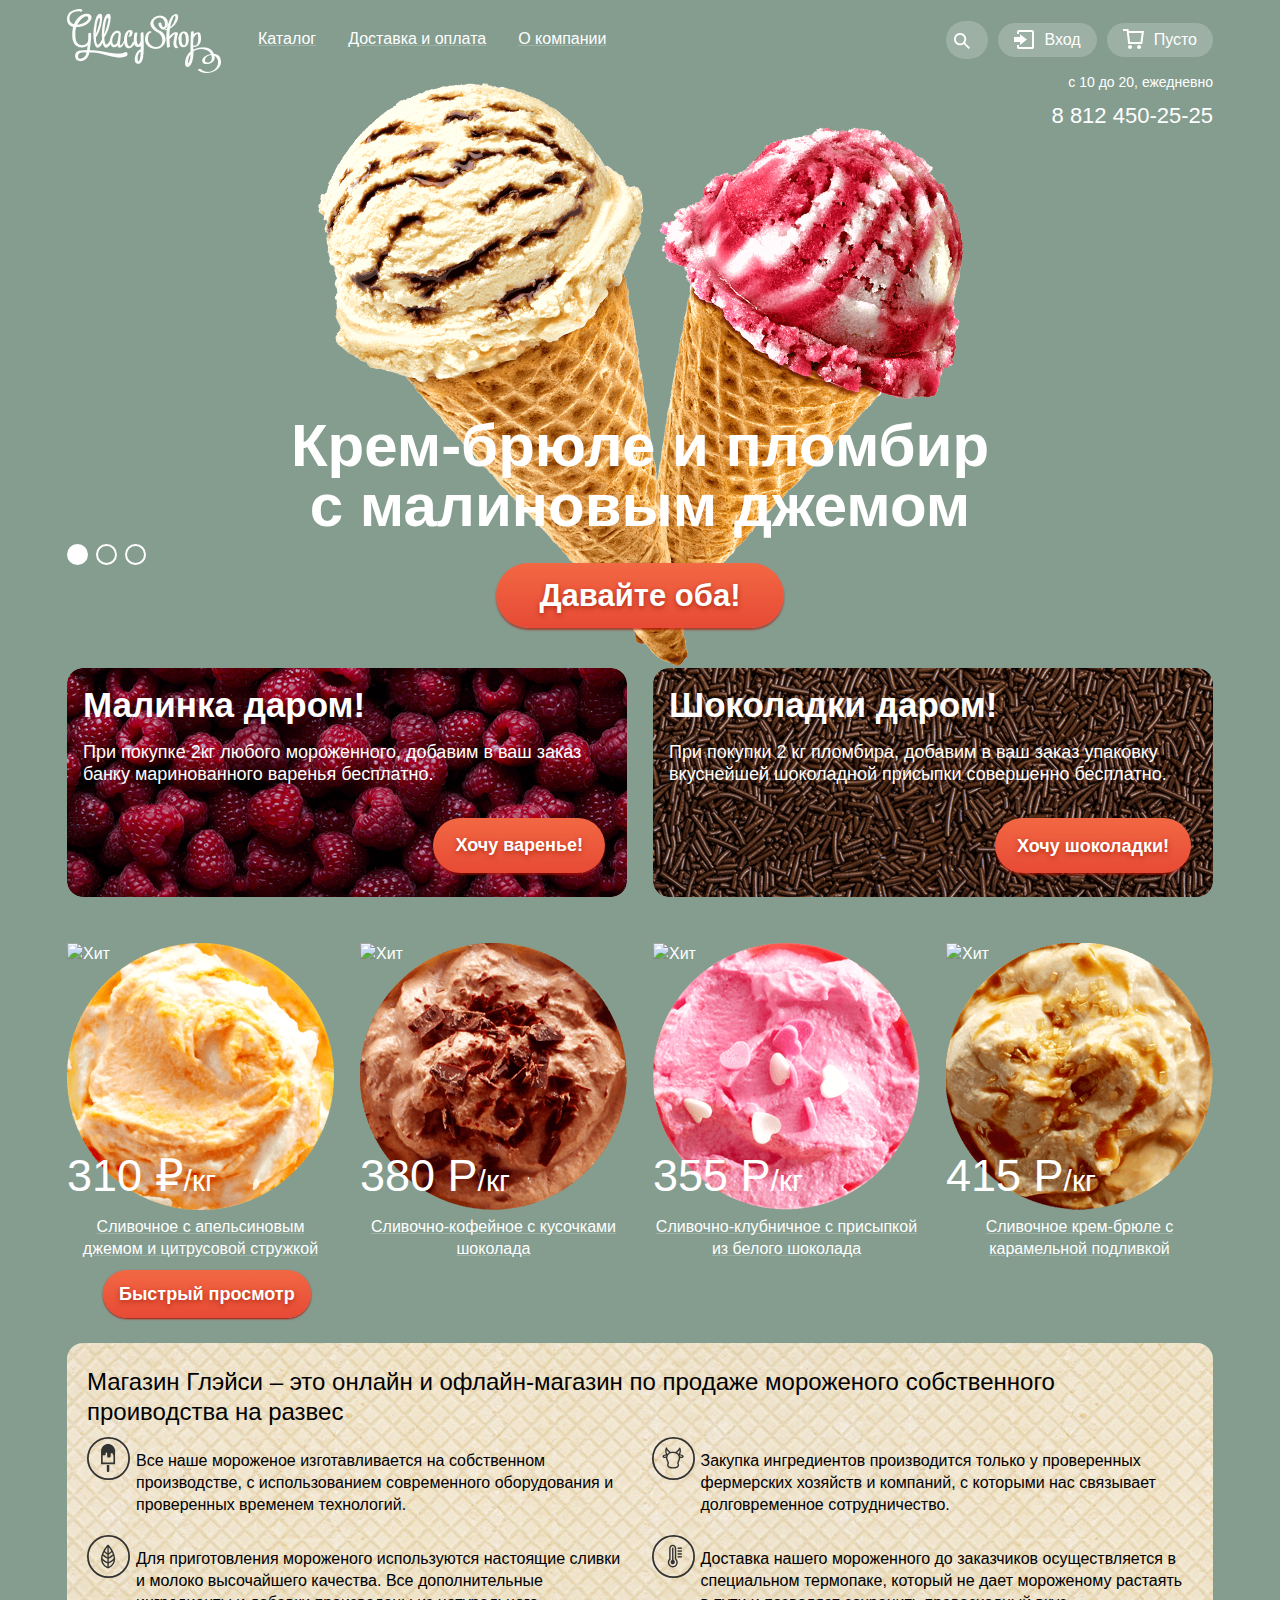
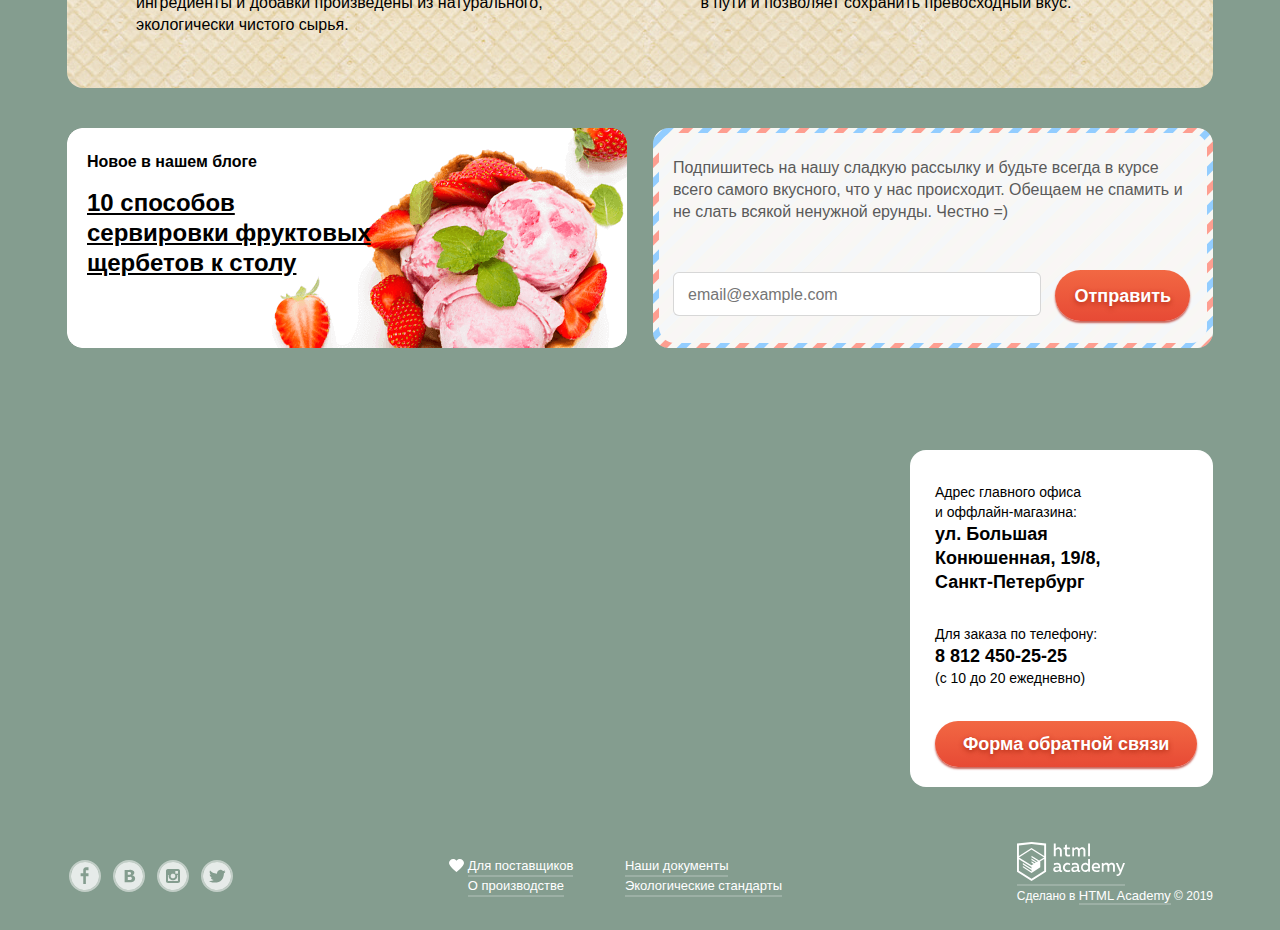
==== index.html @ f67bd97e "Продолжаем оформление декоративных элементов" ====
<!DOCTYPE html>
<html  class="page" lang="ru">
  <head>
    <meta charset="utf-8">
    <title>HTML Academy: Глейси</title>
    <link rel="stylesheet" href="css/normolize.css">
    <link rel="stylesheet" href="css/style.css">
  </head>
  <body class="container">
    <div class="site-wrapper site-wrapper-1">
      <div class="slider-container">
        <header class="header-navigation">
          <div class="logo">
            <a href="#"><img src="img/logo.png" alt="Логотип" width="154" height="64"></a>
          </div>
          <ul class="site-navigation">
            <li><a href="catalog.html">Каталог</a>
              <ul class="submenu">
                <li><a href="#">Новинки</a></li>
                <li><a href="catalog.html">Сливочное</a></li>
                <li><a href="#">Щербеты</a></li>
                <li><a href="#">Фруктовый лед</a></li>
                <li><a href="#">Мелорин</a></li>
              </ul>
            </li>
            <li><a href="#">Доставка и оплата</a></li>
            <li><a href="#">О компании</a></li>
          </ul>
          <ul class="user-navigation">
            <li><a class="user-navigation-item" href="#"><svg xmlns="http://www.w3.org/2000/svg" viewBox="0 0 16 16" width="16" height="16">
              <path d="M 16 14.6652 L 11.0785 9.73294 C 11.9827 8.48188 12.3826 6.93501 12.1984 5.40134 C 12.0141 3.86767 11.2594 2.4601 10.0848 1.45982 C 8.91022 0.45954 7.40233 -0.0598191 5.86234 0.00548954 C 4.32234 0.0707982 2.86363 0.715967 1.77757 1.81212 C 0.691516 2.90827 0.0580813 4.3747 0.0038002 5.91849 C -0.050481 7.46228 0.478388 8.96976 1.48476 10.1398 C 2.49113 11.3098 3.90092 12.0563 5.43251 12.2301 C 6.96409 12.4039 8.50472 11.9922 9.74663 11.0772 L 14.6586 16 L 16 14.6652 Z M 6.08152 10.3767 C 5.24079 10.3767 4.41895 10.1268 3.71991 9.65874 C 3.02087 9.19063 2.47604 8.5253 2.15431 7.74687 C 1.83258 6.96844 1.7484 6.11188 1.91241 5.28551 C 2.07643 4.45913 2.48128 3.70006 3.07576 3.10427 C 3.67024 2.50849 4.42766 2.10276 5.25223 1.93838 C 6.0768 1.77401 6.93149 1.85837 7.70822 2.1808 C 8.48495 2.50324 9.14883 3.04927 9.61591 3.74983 C 10.083 4.4504 10.3323 5.27404 10.3323 6.11661 C 10.3298 7.24568 9.88115 8.3278 9.08451 9.12618 C 8.28788 9.92456 7.20813 10.3742 6.08152 10.3767 Z" />
              </svg></a></li>
            <li><a href="#"><svg xmlns="http://www.w3.org/2000/svg" viewBox="0 0 20 19" width="20" height="19">
              <path d="M 6.04 14.88 L 12.96 9.5 L 6.04 4.13 V 7.04 H 0 V 11.96 H 6.04 V 14.88 Z" />
              <path d="M 18 0 H 5 C 4.46957 0 3.96086 0.210714 3.58579 0.585786 C 3.21071 0.960859 3 1.46957 3 2 V 4 H 5 V 2 H 18 V 17 H 5 V 15 H 3 V 17 C 3 17.5304 3.21071 18.0391 3.58579 18.4142 C 3.96086 18.7893 4.46957 19 5 19 H 18 C 18.5304 19 19.0391 18.7893 19.4142 18.4142 C 19.7893 18.0391 20 17.5304 20 17 V 2 C 20 1.46957 19.7893 0.960859 19.4142 0.585786 C 19.0391 0.210714 18.5304 0 18 0 Z" />
              </svg>Вход</a></li>
            <li><a href="#"><svg xmlns="http://www.w3.org/2000/svg" viewBox="0 0 21 20" width="21" height="20">
              <path d="M 5.70345 2 L 5.46161 0 H 0 V 2 H 3.66795 L 5.17946 15 H 19.2869 L 21 2 H 5.70345 Z M 17.5034 13 H 6.97313 L 5.96545 4 H 18.6924 L 17.5034 13 Z" />
              <path d="M 7.03359 20 C 8.14664 20 9.04894 19.1046 9.04894 18 C 9.04894 16.8954 8.14664 16 7.03359 16 C 5.92054 16 5.01823 16.8954 5.01823 18 C 5.01823 19.1046 5.92054 20 7.03359 20 Z" />
              <path d="M 16.1027 20 C 17.2157 20 18.118 19.1046 18.118 18 C 18.118 16.8954 17.2157 16 16.1027 16 C 14.9896 16 14.0873 16.8954 14.0873 18 C 14.0873 19.1046 14.9896 20 16.1027 20 Z" />
              </svg>Пусто</a></li>
          </ul>
        </header>
        <div>
          <section class="main-slide">
            <div class="main-slaider-info">
              <p>с 10 до 20, ежедневно</p>
              <a href="tel:88124502525">8 812 450-25-25</a>
            </div>
            <!--Слайдер-->
            <ul class="slide-list">
              <li class="slide-item slide slide-current">
                <h3 class="slide-title">Крем-брюле и пломбир с малиновым джемом</h3>
                <a class="button-slide button" href="#">Давайте оба!</a>
              </li>
              <li class="slide-item slide">
                <h3 class="slide-title">Шоколадный пломбир и лимонный сорбет</h3>
                <a class="button-slide button href="#">Давайте оба!</a>
              </li>
              <li class="slide-item slide">
                <h3 class="slide-title">Пломбир с помадкой и клубничный щербет</h3>
                <a class="button-slide button" href="#">Давайте оба!</a>
              </li>
            </ul>
            <div class="slide-controls">
              <button class="current" type="button" aria-label="Первый слайд"></button>
              <button type="button" aria-label="второй слайд"></button>
              <button type="button" aria-label="Третий слайд"></button>
            </div>
          </section>
        </div>
      </div>
      <div class="stock">
      <section class="stock-left">
        <h2>Малинка даром!</h2>
        <p>При покупке 2кг любого мороженного, добавим в ваш заказ банку маринованного варенья бесплатно.</p>
        <a class="button" href="#">Хочу варенье!</a>
      </section>
      <section class="stock-left stock-right">
        <h2>Шоколадки даром!</h2>
        <p>При покупки 2 кг пломбира, добавим в ваш заказ упаковку вкуснейшей шоколадной присыпки совершенно бесплатно.</p>
        <a class="button" href="#">Хочу шоколадки!</a>
      </section>
      </div>
    </div>
      <section class="catalog">
        <ul class="catalog-hit">
          <li>
            <p>
              <img class="catalog-hit-img" src="img/hit.png" alt="Хит" width="61" height="61">
              <img class="catalog-hit-item" src="img/hit1.png" alt="Сливочное" width="267" height="267">
            </p>
            <p class="price">310 &#8381;<span>/кг</span></p>
            <p class="title">Сливочное с апельсиновым джемом и цитрусовой стружкой</p>
            <a href="#" class="button-view button">Быстрый просмотр</a>
          </li>
          <li>
            <p>
              <img class="catalog-hit-img" src="img/hit.png" alt="Хит" width="61" height="61">
              <img class="catalog-hit-item" src="img/hit2.png" alt="Сливочно-кофейное" width="267" height="267">
            </p>
            <p class="price">380 P<span>/кг</span></p>
            <p class="title">Сливочно-кофейное с кусочками шоколада</p>
          </li>
          <li>
            <p>
              <img class="catalog-hit-img" src="img/hit.png" alt="Хит" width="61" height="61">
              <img class="catalog-hit-item" src="img/hit3.png" alt="Сливочно-клубничное" width="267" height="267">
            </p>
            <p class="price">355 P<span>/кг</span></p>
            <p class="title">Сливочно-клубничное с присыпкой из белого шоколада</p>
          </li>
          <li>
            <p>
              <img class="catalog-hit-img" src="img/hit.png" alt="Хит" width="61" height="61">
              <img class="catalog-hit-item" src="img/hit4.png" alt="Сливочное крем-брюле" width="267" height="267">
            </p>
            <p class="price">415 P<span>/кг</span></p>
            <p class="title">Сливочное крем-брюле с карамельной подливкой</p>
          </li>
        </ul>
      </section>
      <section class="info">
        <h3>Магазин Глэйси – это онлайн и офлайн-магазин по продаже мороженого собственного проиводства на развес</h3>
        <ul class="info-advantage">
          <li class="info-advantage1">
            <img src="img/icon-ice.svg" alt="Собственное производство" width="49" height="49">
            <p>Все наше мороженое изготавливается на собственном производстве, с использованием современного оборудования и проверенных временем технологий.</div>
          </li>
          <li class="info-advantage3">
            <img src="img/icon-cow.svg" alt="Проверенные ингредиенты" width="49" height="49">
            <p>Закупка ингредиентов производится только у проверенных фермерских хозяйств и компаний, с которыми нас связывает долговременное сотрудничество.</p>
          </li>
          <li class="info-advantage2">
            <img src="img/icon-leaf.svg" alt="Качественные продукты" width="49" height="49">
            <p>Для приготовления мороженого используются настоящие сливки и молоко высочайшего качества. Все дополнительные ингредиенты и добавки произведены из натурального, экологически чистого сырья.</p>
          </li>
          <li class="info-advantage4">
            <img src="img/icon-therm.svg" alt="Доставка" width="49" height="49">
            <p>Доставка нашего мороженного до заказчиков осуществляется в специальном термопаке, который не дает мороженому растаять в пути и позволяет сохранить превосходный вкус.</p>
          </li>
        </ul>
      </section>
      <div class="article-subscription">
      <article>
        <h4>Новое в нашем блоге</h4>
        <a href="#">10 способов сервировки фруктовых щербетов к столу</a>
      </article>
      <section class="col-subscription">
        <p class="col-subscription-text">Подпишитесь на нашу сладкую рассылку и будьте всегда в курсе всего самого вкусного, что у нас происходит. Обещаем не спамить и не слать всякой ненужной ерунды. Честно =)</p>
        <form action="https://echo.htmlacademy.ru" method="POST">
          <p>
            <label for="subscription" class="visually-hidden">Введите ваш email</label>
            <input class="form-input modal-iteraction" type="email" id="subscription" placeholder="email@example.com">
            <button class="btn button" type="submit">Отправить</button>
          </p>
        </form>
      </section>
    </div>
      <section class="map">
        <iframe src="https://www.google.com/maps/embed?pb=!1m18!1m12!1m3!1d999.3032094948753!2d30.321738480694716!3d59.938672815224635!2m3!1f0!2f0!3f0!3m2!1i1024!2i768!4f13.1!3m3!1m2!1s0x4696310fca145cc1%3A0x42b32648d8238007!2z0JHQvtC70YzRiNCw0Y8g0JrQvtC90Y7RiNC10L3QvdCw0Y8g0YPQuy4sIDE5LzgsINCh0LDQvdC60YIt0J_QtdGC0LXRgNCx0YPRgNCzLCDQoNC-0YHRgdC40Y8sIDE5MTE4Ng!5e0!3m2!1sru!2sby!4v1592342216745!5m2!1sru!2sby" width="1200" height="430" frameborder="0" style="border:0;" allowfullscreen title="Офис компании по адресу ул. Большая Конюшенная 19/8, Санкт-Петербург" aria-hidden="false" tabindex="0"></iframe>
        <div>
            <p class="map-text text-info">Адрес главного офиса и оффлайн-магазина:</p> 
            <p class="map-address">ул. Большая Конюшенная, 19/8, Санкт-Петербург</p>
            <p class="text-info">Для заказа по телефону:</p>
            <a class="phone" href="tel:88124502525">8 812 450-25-25</a>
            <p class="text-info map-time">(c 10 до 20 ежедневно)</p>
            <a href="#" class="btn button btn-feedback">Форма обратной связи</a>
        </div>
      </section>
    </main>
    <footer class="footer">
      <section class="footer-icon">
        <ul class="footer-icon-list">
          <li class="footer-icon-list-item">
            <a href="#"><img src="img/facebook.svg"></a>
          </li>
          <li class="footer-icon-list-item">
            <a href="#"><img src="img/vk.svg"></a>
          </li>
          <li class="footer-icon-list-item">
            <a href="#"><img src="img/inst.svg"></a>
          </li>
          <li class="footer-icon-list-item">
            <a href="#"><img src="img/twitter.svg"></a>
          </li>
        </ul>
      </section>
      <section class="footer-about"> 
        <ul class="footer-about-list">
          <li class="footer-about-list-item"> 
            <a href="#" class="links-hover-click">Для поставщиков</a>         
          </li>
          <li>
            <a href="#" class="links-hover-click">Наши документы</a>
          </li>
          <li>
            <a href="#" class="links-hover-click">О производстве</a>
          </li>
          <li>
            <a href="#" class="links-hover-click">Экологические стандарты</a>
          </li>
        </ul>
      </section>
      <section class="developer">
        <a class="html-logo" href="https://htmlacademy.ru/intensive/htmlcss"><img src="img/logo-acad.svg" alt="Html Academy" width="108" height="39"></a>  
        <p>Сделано в <a href="https://htmlacademy.ru/intensive/htmlcss" class="links-hover-click">HTML Academy</a> &copy; 2019</p>
      </section>
    </footer>

    <!--Форма обратной связи -->
    <section class="form-feedback modal">
      <h2>Мы обязательно вам ответим!</h2>
      <form action="https://echo.htmlacademy.ru" method="POST">
        <p>
          <label for="feedback-name" class="visually-hidden">Имя Фамилия</label>
          <input class="modal-iteraction" id="feedback-name" type="text" name="name" placeholder="Имя Фамилия" required> 
        </p>
        <p>
          <label for="feedback-email" class="visually-hidden">Введите ваш email</label>
          <input class="modal-iteraction" id="feedback-email" type="email" name="email" placeholder="email@example.com" required>
        </p>
        <p>
          <label for="feedback-text" class="visually-hidden">Введите текст в свободной форме</label>
          <textarea class="modal-iteraction" name="message" id="feedback-text" cols="30" rows="6" placeholder="В свободной форме"></textarea>
        </p>
        <button class="btn button" type="submit">Отправить</button>
      </form>
      <button class="button-close modal-close" type="button" aria-label="Закрыть"><!--img src="img/close.png" alt="Закрыть"--></button>
    </section>

     <!--Форма поиска-->
    <section class="form-search modal">
      <form action="https://echo.htmlacademy.ru" method="POST">
        <p>
          <label for="search_site" class="visually-hidden">Введите наименование</label>
          <input class="modal-iteraction form-search-input" type="search" id="search_site" placeholder="Крем-брюле">
        </p>
      </form>
    </section>

    <!--Форма входа-->
    <section class="modal modal-login">
      <form class="login-form" action="https://echo.htmlacademy.ru" method="POST">
        <p>
          <label for="login-login" class="visually-hidden">Введите логин</label>
          <input class="modal-iteraction" id="login-login" type="email" name="login" placeholder="email@example.com">
        </p>
        <p>
          <label for="login-password" class="visually-hidden">Введите пароль</label>
          <input class="modal-iteraction" id="login-password" type="password" name="password" placeholder="******">
        </p>
        <button class="modal-button button button-input" type="submit">Войти</button>
      <a class="restore" href="#">Забыли пароль?</a>
      <a class="restore" href="#">Новая регистрация</a>
    </form>
    </section>

    <section class="visually-hidden">
      <!-- Здесь будет карта -->
      <img src="https://via.placeholder.com/80x140" alt="мороженное" width="80" height="140">
    </section>
  </body>
</html>
---- css/style.css ----
@font-face{
    font-family: "Roboto";
    font-weight: 400;
    font-display: swap;
    src: url("fonts/roboto.woff2") format(woff2),
         url("fonts/roboto.woff") format(woff);
}

@font-face{
    font-family: "Roboto";
    font-weight: 700;
    font-display: swap;
    src: url("fonts/robotobold.woff2") format(woff2),
         url("fonts/robotobold.woff") format(woff),
}

@font-face{
    font-family: "Roboto";
    font-weight: 500;
    font-display: swap;
    src: url("fonts/robotomedium.woff2") format(woff2),
         url("fonts/robotomedium.woff") format(woff);
}

:root{
    --basic-white: #ffffff;
    --basic-black: #000000;
    --basic-green: #849D8F;
    --basic-filtergreen: rgba(215, 242, 227, 0.75);
    --basic-grey: #8996A6;
    --basic-filtergrey:rgba(218, 228, 239, 0.75);
    --basic-brown: #9D8B84;
    --basic-filterbrown:rgba(239, 224, 218, 0.75);
    --basic-regularbutton: linear-gradient(180deg, #F26843 0%, #E74A35 100%);
    --basic-focusbutton: linear-gradient(0deg, rgba(255, 255, 255, 0.2),rgba(255, 255, 255, 0.2)),linear-gradient(180deg, #F26843 0%, #E74A35 100%);
    --basic-activebutton: linear-gradient(0deg, rgba(0, 0, 0, 0.07),rgba(0, 0, 0, 0.07)),linear-gradient(180deg, #F26843 0%, #E74A35 100%);
    --basic-lightred: #FBDED7;
    --basic-mediumred: #F6B5A5;
    --basic-darkred: #D07058;
    --basic-linklightred: #FFBC9E;
    --basic-linkred: #E84D37;
    --basic-transparent: rgba(255, 255, 255, 0.2);
    --basic-lightgrey: #F8F7F4;
    --basic-border: #D3D3D2;
    --basic-borderinput: rgba(178, 178, 178, 0.52);
    --basic-borderinputfocus: rgba(46, 136, 228, 0.52);
    --basic-lightgreen: rgba(255, 255, 255, 0.2);
    --basic-darkgrey: #999999;
    --basic-line: rgba(50, 50, 50, 0.3);
    --basic-shadow: #696969;
}

.page{
    height: 100%;
}

*, *::before, *::after{
    box-sizing: border-box;
}

body{
    min-width: 1200px;
    min-height: 100%;
    display: grid;
    grid-template-rows: min-content 1fr min-content;
    align-content: start;
    margin: 0;
    padding: 0;
    font-family: "Roboto", Arial, sans-serif;
    font-weight: 400;
    font-size: 16px;
    line-height: 22px;
    color: var(--basic-white);
    background-color: var(--basic-green);
    background-position: top center;
    background-repeat: no-repeat;
}

img{
    max-width: 100%;
    height: auto;
}

a{
    text-decoration: none;
    color: var(--basic-white);
}

/*Скрываем элементы*/
.visually-hidden{
    position: absolute;
    width: 1px;
    height: 1px;
    margin: -1px;
    border: 0;
    padding: 0;
    clip: rect(0 0 0 0);
    overflow: hidden;
}

.container{
    width: 1200px;
    margin: 0 auto;
    position: relative;
}

.button{
    font-size: 18px;
    line-height: 24px;
    font-weight: bold;
    text-align: center;
    text-shadow: 0px 2px 5px rgba(160, 32, 11, 0.76);
    background: var(--basic-regularbutton);
    box-shadow: 0px 2px 2px rgba(172, 16, 0, 0.64);
    border-radius: 70px;
    color: var(--basic-white);
}

/*Шапка сайта*/
.header-navigation{
    display: flex;
    justify-content: space-between;
    margin: 0;
    margin-bottom: 16px;
}

.logo{
    margin-top: 9px;
    margin-left: 27px;
    margin-right: 24px;
}

.main-navigation{
    color: var(--basic-white);
    line-height: 18px;
    display: flex;
    flex-direction: row;
}

.main-navigation ul{
    padding: 0px;
}

.site-navigation{
    /*outline: 5px solid rgba(255, 0, 0, 0.3);
    outline-offset: -5px;*/
    display: flex;
    flex-wrap: wrap;
    flex-grow: 1;
    padding: 0;
    align-items: center;
}
/*Выпадающее меню каталог*/
ul.submenu{
    display:none;
    position: absolute;
    padding: 0;
    margin: 0;
    padding-bottom: 6px;
    background-color: var(--basic-white);
    box-shadow: 0px 20px 20px rgba(0, 0, 0, 0.4);
    border-radius: 4px;
    top: 59px;
    left: 184px;
    width: 143px;
    color: var(--basic-black);
    z-index: 5;
}

ul.submenu li:first-child{
    border-bottom: 1px solid rgba(50, 50, 50, 0.2);
    padding-left: 15px;
    padding-bottom: 15px;
    padding-top: 13px;
    margin-left: 6px;
    margin-right: 9px;
    font-size: 14px;
    line-height: 18px;
    font-weight: bold;
}

ul.submenu li:not(:first-child){
    font-size: 14px;
    line-height: 18px;
    padding-left: 21px;
    padding-right: 20px;
    padding-top: 6px;
    padding-bottom: 6px;
}

ul.submenu li:hover{
    background-color: var(--basic-lightred);
}

ul.submenu > li > a{
    color: var(--basic-black);
    padding: 0;
    display: block;
}

ul.submenu > li{
    list-style: none;
    display: block;
}

ul.site-navigation > li:hover > ul.submenu{
    display: block;
}

.user-navigation{
   /* outline: 5px solid rgba(0, 0, 255, 0.3);
    outline-offset: -5px;*/
    padding: 0;
    display: flex;
    align-items: center;
    padding-right: 27px;
}

.user-navigation-input-img{
    display: inline-block;
    width: 20px;
    height: 19px;
}

.user-navigation-input-txt{
    display: inline-block;
    vertical-align: center;
    padding: 0;
}

.user-navigation-input:hover{
    color: var(--basic-black);
    fill: var(--basic-black);
}

.site-navigation li:not(:last-of-type){
    padding-right: 6px;
}

.site-navigation a{
    /*border-bottom: 2px solid var(--basic-lightgreen);*/
    text-decoration: underline;
    text-decoration-color: var(--basic-transparent);
}

.site-navigation,
.user-navigation{
    list-style: none;
}

.site-navigation a{
    color: var(--basic-white);
    display: block;
    padding: 9px 13px 11px 13px;
}

.user-navigation li:not(:first-of-type){
    padding: 6px 16px;
    background-color: var(--basic-transparent);
    border-radius: 20px;
}

.user-navigation li:not(:last-child){
    margin-right: 10px;
}

.user-navigation svg{
    fill: var(--basic-white);
    vertical-align: sub;
    margin-right: 10px;
}

/*.user-navigation li:first-child{
    padding: 8px;
    background-color: var(--basic-transparent);
    border-radius: 50px;
}*/

.user-navigation img{
    display: inline-block;
    vertical-align: middle;
    padding-right: 8px;
}

.user-navigation li:first-child{
    padding: 8px;
    border-radius: 50px;
    background-color: var(--basic-transparent);
}

.site-navigation a:hover,
.user-navigation a:hover{
    background-color: var(--basic-white);
    color: var(--basic-black);
    text-decoration: none;
    border-radius: 26px;
    display: block;
    fill: var(--basic-black);
}

.user-navigation-item:hover{
    color: var(--basic-black);
    fill: var(--basic-black);
}

.site-navigation a:active{
    color: var(--basic-black);
    background-color: #EDEDED;
    box-shadow: inset 0px 2px 1px var(--basic-shadow);
}

.user-navigation li:hover{
    color: var(--basic-black);
    background-color: var(--basic-white);   
}

.main-nav{
    display: grid;
    grid-template-columns: 224px 1fr;
    align-content: start;
    /*outline-offset: -5px;
    outline: 5px solid rgba(0, 0, 255, 0.7);*/
    margin-left: 27px;
}

.user-navigation-search{
    padding: 8px;
    background: rgba(255,255,255,0.3);
    border-radius: 50px;
}

.main-catalog{
    position: relative;
}
/*Хлебные крошки каталога*/
.breadcrumbs{
    display: flex;
    justify-content: flex-start;
    list-style: none;
    padding: 0;
    margin: 0; 
}

.breadcrumbs a{
    color: var(--basic-white);
    text-decoration: underline;
    text-decoration-color: var(--basic-transparent);
    font-size: 14px;
    line-height: 16px;
}

.breadcrumbs li{
    position: relative;
    margin-right: 22px;
}

.breadcrumbs li::after{
    content: "\00bb";
    position: absolute;
    top: -2px;
    right: -15px;
}

.breadcrumbs li:last-child{
    margin-right: 0;
    text-decoration: none;
}   

.breadcrumbs-current::after{
    display: none;
}

.breadcrumbs-current a{
    text-decoration: none;
}

.main h1{
    font-size: 35px;
    line-height: 41px;
    margin-left: 27px;
    margin-top: 9px;
    margin-bottom: 18px;
}

.form-legend{
    margin-right: 15px;
    font-size: 14px;
    line-height: 16px;
    padding-left: 16px;
    padding-bottom: 7px;
}

.sorting{
    display: grid;
    grid-template-rows: max-content;
    margin-left: 27px;
    width: 869px;
}

.sorting-one,
.sorting-two{
    display: flex;
    flex-direction: row;
    flex-wrap: wrap;
}

.sorting-one{
    margin-bottom: 14px;;
}

.forom-sorting-all p{
    margin: 0;
    margin-right: 15px;
    /*font-size: 14px;
    line-height: 16px;*/
}

.forom-sorting-all p:first-child{
    padding-bottom: 7px;
    padding-left: 16px;
}

.form-sorting{
    border-radius: 20px;
    background-color: var(--basic-transparent);
    color: var(--basic-white);
    line-height: 18px;
    width: 196px;
    height: 36px;
    font-size: 16px;
    line-height: 18px;
    padding-left: 16px;
    border: none;
    -webkit-appearance: none;
    appearance: none;
    -moz-appearance: none;
    outline: 0;
    background-image: url(../img/white-select.svg);
    background-position: 170px center;
    background-repeat: no-repeat;
}

/*.forom-sorting :hover{
    background-image: url(../img/black-select.svg);
    background-position: 170px center;
    background-repeat: no-repeat;
}*/

.form-sorting:hover{
    color: var(--basic-black);
    background-image: url(../img/black-select.svg);
    background-position: 170px center;
    background-repeat: no-repeat;
}

.filter-item{
    margin: 0;
    padding: 0;
    border: none;
}

.range-filter{
    width: 176px;
    margin-top: 0;
}

.filter-item legend{
    font-size: 14px;
    line-height: 16px;
}

.range-controls{
    position: relative;
    width: 218px;
    height: 36px;
    background: rgba(255, 255, 255, 0.2);
    border-radius: 20px;
    padding-top: 17px;
    padding-right: 21px;
    padding-left: 21px;
}

.range-controls .bar{
    width: 70%;
    height: 2px;
    background: var(--basic-lightgrey);
}
.range-controls .scale{
    height: 2px;
    background: rgba(248, 247, 244, 0.5);
}

.range-controls .toggle{
    position: absolute;
    top: 10px;
    left: 0;  
    width: 4px;
    height: 4px;
    padding: 0;
    border: 8px solid #ffffff;
    background-color: #ababab;
    border-radius: 50%;
}

.range-controls .toggle-min{
    left: 33px;
    width: 20px;
    height: 20px;
}
  
.range-controls .toggle-max{
    left: 132px;
    width: 20px;
    height: 20px;
}

.form-radio{
    border: none;
    padding: 0;
    margin: 0;
    margin-left: 15px;
}

.form-radio-list{
    display: flex;
    flex-direction: row;
    height: 36px;
    padding: 0;
    margin: 0;
    list-style: none;
    border-radius: 20px;
    background-color: var(--basic-transparent);
    align-items: center;
}

.form-radio-list-item:not(:last-of-type){
    margin-right: 19px;
}

.form-radio-list li:last-of-type{
    margin-right: 17px;
}

.form-radio-list li:first-of-type{
    margin-left: 14px;
}

.form-radio-list-item label{
    position: relative;
    display: block;
    cursor: pointer;
    user-select: none;
}

.filter-input-radio + label::before{
    content: "";
    position: absolute;
    left: 0px;
    top: 0px;
    width: 22px;
    height: 22px;
    border: 3px solid rgba(255, 255, 255, 0.8);
    border-radius: 50%;
}

.filter-input-radio:checked + label::after{
    content: "";
    position: absolute;
    top: 7px;
    left: 7px;
    width: 7.92px;
    height: 7.92px;
    background-color: rgba(255, 255, 255, 0.8);
    border-radius: 50%;
}

.radio-two{
    left: 500px;
}

.filter-option-radio{
    padding-left: 40px;
}

.form-checkbox{
    border: none;
    padding: 0;
    margin: 0;
    margin-right: 14px;
}

.form-checkbox-list{
    display: flex;
    flex-direction: row;
    padding: 0;
    margin: 0;
    list-style: none;
    border-radius: 20px;
    background-color: var(--basic-transparent);
    height: 36px;
    align-items: center;
    flex-wrap: wrap;
    margin-bottom: 40px;
    position: relative;
}

.form-checkbox-list-item:not(:last-of-type){
    margin-right: 22px;
}

.form-checkbox-list-item:last-of-type{
    margin-right: 19px;
}

.form-checkbox-list-item:first-of-type{
    margin-left: 16px;
}

.form-checkbox-list-item label{
    position: relative;
  /*display: block;*/
  cursor: pointer;
  user-select: none;
}

.filter-option{
    padding-left: 35px;
}

.filter-option label{
    position: relative;
    display: block;
    cursor: pointer;
    user-select: none;
}

.filter-input-checkbox + label::before{
    content: "";
    position: absolute;
    left: 0px;
    top: 5;
    width: 20px;
    height: 20px;
    background-image: url("../img/checkbox-off.svg");
}

.filter-input-checkbox:checked + label::after{
    content: "";
    position: absolute;
    left: 0px;
    width: 24px;
    height: 20px;
    background-image: url("../img/checkbox.svg");
    background-repeat: no-repeat;
    background-position: 0 0;
    z-index: 5;
  }

/*Кнопка Применить стараницы каталога*/
.button-apply{
    font-size: 16px;
    font-weight: 500;
    line-height: 18px;
    color: var(--basic-white);
    border-radius: 20px;
    border: 2px solid #ffffff;
    background-color: var(--basic-transparent);
    height: 36px;
    width: 144px;
    margin-top: 24px;
}

.button-apply:hover,
.button-apply:active{
    color: var(--basic-black);
    background-color: var(--basic-white);
}

.button-apply:active{
    box-shadow: inset 0px 2px 1px var(--basic-shadow);
    border: none;
}


/*Слайдер*/

.slider-container{
    padding-bottom: 40px;
}

.site-wrapper{
    min-width: 940px;
    /*background-color: #849d8f;
    background-image: url("../img/ice1.png");*/
    background-repeat: no-repeat;
    background-position: top center;
    background-position-y: 83px;
}

.site-wrapper-1{
    background-color: var(--basic-green);
    background-image: url("../img/ice1.png");
}
  
.site-wrapper-2{
    background-color: var(--basic-grey);
    background-image: url("../img/ice2.png");
}
  
.site-wrapper-3{
    background-color: var(--basic-brown);
    background-image: url("../img/ice3.png");
}
  
.slide-list{
    margin: 0;
    padding: 0;
    list-style: none;
}

.slide{
    display: none;
}

.slide-current{
    display: block;
}

.slide-title{
    width: 700px;
    margin: 0 auto;
    margin-bottom: 27px;
    font-size: 60px;
    line-height: 60px;
    font-weight: bold;
}

.button-slide{
    display: inline-block;
    padding: 12px 44px;
    font-weight: 600;
    font-size: 31px;
    line-height: 41px;
    text-align: center;
    vertical-align: top;
    text-decoration: none;
    text-shadow: 0 2px 5px rgba(160, 32, 11, 0.76);
    background: linear-gradient(to bottom, #f26843, #e74a35);
    border-radius: 50px;
    box-shadow: 0 2px 2px rgba(172, 16, 0, 0.64);
    border: none;
    cursor: pointer;
}

.slide-controls{
    position: absolute;
    margin-left: 27px;
    bottom: 63px;
    left: 0;
    z-index: 20;
    display: flex;
    width: 79px;
    justify-content: space-between;
}

.slide-controls button{
    padding: 0;
    width: 21px;
    height: 21px;
    background-color: transparent;
    border: 2px solid var(--basic-white);
    border-radius: 50%;
    cursor: pointer;
}

.slide-controls .current{
    background-color: var(--basic-white);
}

.slide-controls button:hover{
    background: (255, 255, 255, 0.4);
}

.main-slide{
    font-weight: 500;
    position: relative;
    padding-top: 321px;
    text-align: center;
    color: #ffffff;

    /*outline: 5px solid rgba(19, 208, 255, 0.3);
    outline-offset: -5px;*/
}

.main-slaider-info{
    position: absolute;
    text-align: right;
    right: 27px;
    top: -35px;
}

.main-slaider{
    /*outline: 5px solid rgba(251, 255, 19, 0.3);
    outline-offset: -5px;*/
    margin-bottom: 40px;
}

.main-slaider-info p{
    font-size: 14px;
    line-height: 16px;
    /*position: relative
    top: -40px;*/
}

.main-slaider-info a{
    font-size: 22px;
    line-height: 24px;
}

.main-slaider-ice{
    font-size: 60px;
    line-height: 60px;
    text-align: center;
    width: 672px;
    margin: 0 auto;
}

.main-slaider-ice a{
    font-size: 32px;
    line-height: 44px;
    padding-top: 9px;
    padding-bottom: 10px;
    padding-left: 40px;
    padding-right: 40px;
}

.main-slaider-ice p{
    margin: 0;
    padding-bottom: 27px;
}

.stock{
    display: flex;
    justify-content: space-between;
    margin-left: 27px;
    margin-right: 27px;
    margin-bottom: 40px;

    /*outline: 5px solid rgba(216, 19, 255, 0.3);
    outline-offset: -5px;*/
}

.stock-left{
    background-image: url("../img/raspberry.png");
    border-radius: 16px;
    background-repeat: no-repeat;
    min-height: 229px;
    max-width: 560px;
    position: relative;
}

.stock-right{
    background-image: url("../img/chocolate.png");
}

.stock-left a{
    padding-top: 15px;
    padding-bottom: 16px;
    padding-left: 22px;
    padding-right: 22px;
    position: absolute;
    right: 22px;
    top: 150px;
}

.stock-right a{
    padding-top: 16px;
    padding-bottom: 15px;
    padding-left: 22px;
    padding-right: 22px;
}

.stock-left a:hover{
    box-shadow: 0px 1px 2px #AC1000;
    text-shadow: 0px 2px 5px rgba(160, 32, 11, 0.76);
}

.stock-left h2{
    margin: inherit;
    font-size: 35px;
    line-height: 41px;
    padding-bottom: 16px;
    padding-top: 16px;
    padding-left: 16px;
} 

.stock-left p{
    font-size: 18px;
    line-height: 22px;
    margin: 0;
    padding-left: 16px;
    padding-right: 30px;
}

.catalog{
    margin-right: 27px;
    margin-left: 27px;
    margin-bottom: 40px;
}

.catalog-hit{
    display: flex;
    justify-content: space-between;
    flex-wrap: wrap;
    padding-left: 0;
    list-style: none;
    position: relative;
    margin: 0;
    padding-top: 6px;
    /*outline: 5px solid rgba(19, 255, 184, 0.3);
    outline-offset: -5px;*/
}

.catalog-hit p{
    margin: 0;
}

.catalog-hit-item{
    position: relative;
}

.catalog-hit-img{
    position: absolute;
    z-index: 1;
}

.catalog-hit li{
   max-width: 267px;
   position: relative;
   margin-bottom: 43px;

   /*outline: 5px solid rgba(255, 19, 129, 0.3);
    outline-offset: -5px;*/
}

.catalog-hit li:hover{
    background-color: var(--basic-transparent);
    border-radius: 4px;
    /*padding: 6px 13px 129px 13px;*/
    /*margin-right: 13px;*/
    /*width: 293px;*/
    height: 402px;
    position: ;
    z-index: 2;
}

.button-view{
    /*display: none;*/
    /*font-weight: bold;
    font-size: 18px;
    line-height: 24px;
    color: var(--basic-white);*/
    padding-top: 12px;
    padding-right: 16px;
    padding-bottom: 12px;
    padding-left: 16px;
    border-radius: 50px;
    /*background-color: var(--basic-regularbutton);*/
    box-shadow: 0px 1px 2px #AC1000;
    position: absolute;
    top: 327px;
    left: 36px;
}

.price{
    font-size: 45px;
    line-height: 45px;
    position: absolute;
    top: 210px;
}

.price span{
    font-size: 30px;
    line-height: 35px;
}

.title{
    font-size: 16px;
    line-height: 22px;
    text-align: center;
    text-decoration: underline;
    text-decoration-color: var(--basic-transparent);
}

.info{
    color: var(--basic-black);
    background-image: url("../img/pattern.jpg");
    border-radius: 16px;
    margin-left: 27px;
    margin-right: 27px;
    margin-bottom: 40px;
    padding-top: 24px;
    padding-right: 23px;
    padding-left: 20px;
    padding-bottom: 36px;

}

.info h3{
    font-size: 24px;
    line-height: 30px;
    font-weight: 400;
    margin: 0;
    padding-bottom: 7px;
}

.info-advantage{
    list-style: none;
    display: grid;
    grid-template-columns: 1fr 1fr;
    column-gap: 26px;
    margin: 0;
    padding: 0;
}

.info-advantage img{
    width: 49px;
    height: 49px;
    padding-right: 6px;
}

.info-advantage1,
.info-advantage2,
.info-advantage3,
.info-advantage4{
    display: flex;
    align-items: flex-start;
}

.article-subscription{
    display: flex;
    justify-content: space-between;
    margin-left: 27px;
    margin-right: 27px;
    margin-bottom: 40px;
}

article{
    background-image: url("../img/strawberry.png");
    background-repeat: no-repeat;
    color: var(--basic-black);
    min-height: 220px;
    max-width: 560px;  
}

article h4{
    margin: 0;
    padding-bottom: 15px;
    padding-top: 23px;
    padding-left: 20px;
}

article a{
    color: var(--basic-black);
    font-size: 24px;
    line-height: 30px;
    font-weight: bold;
    text-decoration: underline;
    padding-right: 253px;
    display: inline-block;
    padding-left: 20px;
}

.col-subscription{
    background-image: url("../img/mail-background.png"), url("../img/substrate.png");
    background-blend-mode: hue;
    background-repeat: no-repeat;
    background-position: center;
    color: var(--basic-black);
    min-height: 220px;
    max-width: 560px;
}

.col-subscription p{
    color: #5a5a5a;
    margin: 0;
}

.col-subscription-text{
    padding-top: 29px;
    padding-left: 20px;
    padding-right: 16px;
    padding-bottom: 47px;

}

.form-input{
    font: inherit;
    line-height: 24px;
    width: 368px;
    height: 44px;
    background-color: var(--basic-white);
    border: 1px solid var(--basic-borderinput);
    border-radius: 6px;
    padding-top: 15px;
    padding-left: 14px;
    padding-bottom: 14px;
    margin-left: 20px;
    margin-right: 10px;
}

/*.form-input:hover,
.login-form input[type="email"]:hover,
.login-form input[type="password"]:hover{
    border: 2px solid var(--basic-borderinput)
}

.form-input:focus,
.login-form input[type="email"]:hover,
.login-form input[type="password"]:hover{
    border: 2px solid var(--basic-borderinputfocus);
    border-radius: 4px;
}*/

.btn{
    vertical-align: middle;
    border: none;
    padding-top: 14px;
    padding-bottom: 13px;
    padding-left: 19px;
    padding-right: 19px;
}

.button:hover{
    background: var(--basic-focusbutton);
    box-shadow: 0px 2px 2px #AC1000;
}

.button:active{
    background: var(--basic-activebutton);
    box-shadow: inset 0px 2px 2px #942718;
}

.map{
    /*background-image: url("../img/map.png"), url("../img/pin.png");
    background-blend-mode: multiply;
    background-repeat: no-repeat;*/
    max-width: 1200px;
    min-height: 430px;
    color: var(--basic-black);
    position: relative;
}

/*.map{
    background-image: url("../img/pin.png");
    background-repeat: no-repeat;
}*/

.text-info{
    font-size: 14px;
    line-height: 20px;
    margin: 0;
}

.map-text{
    width: 155px;
}

.map-address{
    font-size: 18px;
    line-height: 24px;
    font-weight: bold;
    margin: 0;
    padding-bottom: 30px;
    padding-right: 53px;
}

.map-tel{
    margin: 0;
}

.phone{
    font-size: 18px;
    line-height: 24px;
    font-weight: bold;
    color: var(--basic-black);
    padding-right: 141px;
}

.map-time{
    padding-bottom: 44px;
}

.map div{
    background-color: var(--basic-white);
    max-width: 303px;
    border-radius: 16px;
    padding-top: 32px;
    padding-left: 25px;

    position: absolute;
    right: 27px;
    top: 62px;
    padding-bottom: 31px;
}

.btn-feedback{
    padding-top: 13px;
    padding-left: 28px;
    padding-right: 28px;
}

.pagination-list{
    display: flex;
    flex-wrap: wrap;  
    padding: 0;
    margin: 0;
    list-style: none;
    margin-left: 979px;
    margin-bottom: 30px;
}

.pagination-item a{
    display: block;
    padding: 3px 9px;
}

.pagination-item:last-child{
    margin-right: 0;
}

.icon-right-small{
    color: rgba(255, 255, 255, 0.2);
}

.pagination-item{
    margin-right: 5px;
}

.pagination-item a:hover,
.pagination-item a:focus,
.pagination-item a:active{
  background-color: var(--basic-white);
  border-radius: 50%;
  color: var(--basic-black);
}

.pagination-item-current a,
.pagination-item-current a:hover,
.pagination-item-current a:focus,
.pagination-item-current a:active {
  color: var(--basic-black);
  background-color: var(--basic-white);
  border-radius: 50px;
}

hr{
    margin: 0 auto;
    height: 1px;
    width: 1146px;
    border: 1px solid var(--basic-transparent);
}

.footer{
    display: flex;
    justify-content: space-between;
    padding-left: 29px;
    padding-right: 27px;
}

.footer-icon-list,.footer-about-list{
    list-style-type: none;
}

.footer-icon-list{
    display: flex;
    justify-content: space-between;
    width: 164px;
    margin: inherit;
    padding-top: 36px;
    padding-bottom: 35px;
    padding-left: 0px;
}

.footer-icon-list-item{
    border: 2px solid rgba(255, 255, 255, 0.5);
    width: 32px;
    height: 32px;
    border-radius: 50px;
}

.footer-about{
    display: flex;
    width: 327px;
}

.footer-about-list{
    padding: inherit;
    margin: auto;
    display: grid;
    grid-template-columns: 1fr 1fr;
    position: relative;
}

.footer-about-list-item{
    display: inline-block;
}

.footer-about-list-item::before{
    content: "";
    width: 15px;
    height: 13px;
    background-image: url(../img/heart.svg);
    position: absolute;
    left: -19px;
    top: 2px;
    background-position: 0 0;
    background-repeat: no-repeat;
}

.footer-about li{
    display: flex;
    padding: inherit;
}

.footer-about a,
.developer a{
    font-size: 13px;
    line-height: 18px;
    border-bottom: 2px solid var( --basic-lightgreen);
}

.html-logo{
    text-decoration: none;
}

/*.footer-about a:hover,
.footer-about a:active,
.developer a:hover,
.developer a:active{
    font-weight: bold;
    padding: 0;
}*/

.links-hover-click:hover,
.links-hover-click:active{
    padding: 0;
    color: #ffbc9e;
    /*border: 1px solid rgba(255, 188, 158, 0.3);*/
    cursor: pointer;
}

.developer{
    padding-top: 18px;
    padding-bottom: 25px;
}

.developer p{
    font-size: 12px;
    line-height: 18px;
    margin: 0;
}

/*Login form*/

.login-form input[type="email"],
.login-form input[type="password"]{
    font-size: 14px;
    line-height: 16px;
    color: var(--basic-darkgrey);
    background-color: var(--basic-white);
    border: 1px solid var(--basic-border);
    border-radius: 4px;
}

.restore{
    color: var(--basic-black);
    font-size: 13px;
    line-height: 15px;
    border-bottom: 1px solid var(--basic-line);
}

.button-input{
    vertical-align: middle;
    border: none;
    line-height: 16px;
    padding-top: 15px;
    padding-right: 26px;
    padding-left: 25px;
    padding-bottom: 15px;
}

/*Формы*/

.modal{
    position: absolute;
    top: 0;
    right: 0;
    bottom: 0;
    left: 0;
    margin: auto;
}

.modal-close{
    position: absolute;
    top: 15px;
    right: 16px;
    width: 22px;
    height: 22px;
    background-color: transparent;
    border: 0;
    cursor: pointer;
}

.modal-close::before,
.modal-close::after{
    content: "";
    position: absolute;
    top: 10px;
    left: 2px;
    width: 19px;
    height: 3px;
    background-color: var(--basic-black);
}

.modal-close::before{
    transform: rotate(45deg);
}
  
.modal-close::after{
    transform: rotate(-45deg);
}

/*Поиск*/
.form-search{
    top: 59px;
    left: 615px;
    display: none;
}

.form-search-input{
    background-color: var(--basic-white);
    border: 1px solid var(--basic-border);
    border-radius: 4px;
    width: 311px;
    height: 44px;
    padding-top: 15px;
    padding-bottom: 15px;
    padding-left: 15px;
    font-size: 14px;
    line-height: 16px;
    color: var(--basic-darkgrey);
}

.form-search p{
    padding-top: 20px;
    padding-right: 15px;
    padding-bottom: 20px;
    padding-left: 15px;
    background-color: var(--basic-lightgrey);
    width: 341px;  
    border-radius: 4px;
    margin: 0;
}

/*Наведение на кнопку каталог*/
.catalog-list{
    width: 143px;
    background-color: var(--basic-white);
    box-shadow: 0px 20px 20px rgba(0, 0, 0, 0.4);
    border-radius: 4px;
    list-style: none;
    padding: 0;
    /*padding-top: 13px;
    padding-left: 21px;
    padding-bottom: 14px;
    padding-right: 20px;*/
}

.catalog-list a{
    color: var(--basic-black);
}

.catalog-list li:first-child{
    font-size: 14px;
    line-height: 18px;
    font-weight: bold;
    border: 1px solid rgba(50, 50, 50, 0.2);
    border-top: none;
    border-right: none;
    border-left: none;
    width: 128px;
    padding-bottom: 15px;
    padding-top: 13px;
    padding-left: 21px;
    padding-right: 20px;

}

/*Форма входа*/
.modal-login{
    top: 59px;
    left: 786px;
    display: none;
}

.login-form{
    width: 277px;
    background-color: var(--basic-lightgrey);
    box-shadow: 0px 20px 20px rgba(0, 0, 0, 0.4);
    border-radius: 4px;
}

.login-form input{
    font-family: inherit;
    font-size: 14px;
    width: 241px;
    line-height: 16px;
    padding-top: 15px;
    padding-bottom: 15px;
    padding-left: 15px;
    height: 46px;
}

.login-form p{
    margin: 0;
    padding-bottom: 20px;
    padding-top: 20px;
    padding-right: 17px;
    padding-left: 19px;
}

.login-form p:last-of-type{
    padding-top: 0;
}

.modal-button{
    margin-top: 0px;
    margin-right: 16px;
    margin-bottom: 22px;
    margin-left: 19px;
}

.login-form a:first-of-type{
    position: absolute;
}

/*Форма обратной связи*/
.form-feedback{
    width: 477px;
    border-radius: 6px;
    padding-top: 20px;
    padding-left: 23px;
    padding-right: 25px;
    padding-bottom: 25px;
    background-color: var(--basic-lightgrey);
    position: absolute;
    height: 441px;
    top: -1400px;
    display: none;
}

.form-feedback button{
    margin-left: 289px;
}

.form-feedback p{
    margin: 0;
    margin-bottom: 20px;
}

.form-feedback h2{
    color: var(--basic-black);
    font-size: 24px;
    line-height: 28px;
    margin: 0;
    margin-bottom: 26px;
}

.form-feedback input{
    font-size: 16px;
    line-height: 20px;
    color: var(--basic-darkgrey);
    width: 267px;
    height: 44px;
    padding-top: 16px;
    padding-left: 14px;
    padding-bottom: 16px;
    background-color: var(--basic-white);
    border: 1px solid rgba(178, 178, 178, 0.52);
    border-radius: 4px;
}

.form-feedback textarea{
    color: var(--basic-darkgrey);
    width: 428px;
    padding-left: 14px;
    padding-top: 16px;
    font-size: 16px;
    line-height: 20px;
    background-color: var(--basic-white);
    border: 1px solid rgba(178, 178, 178, 0.52);
    border-radius: 4px;
}

/*.form-feedback button{
    margin-left: 288px;
    margin-bottom: 27px;
}*/

/*.button-close{
    right: 0;
    position: absolute;
    top: 0;
    margin: 0;
    border: none;
    background-color: #F8F7F4;
}*/

.button-close img{
    margin: 0;
    padding-top: 10px;
    padding-right: 15px;
}

/*Взаимодействие с формой*/
.modal-iteraction:hover,
.modal-iteraction:active{
    border: 2px solid rgba(178, 178, 178, 0.52);
}

.modal-iteraction:focus{
    border: 2px solid rgba(46, 136, 228, 0.52); 
}
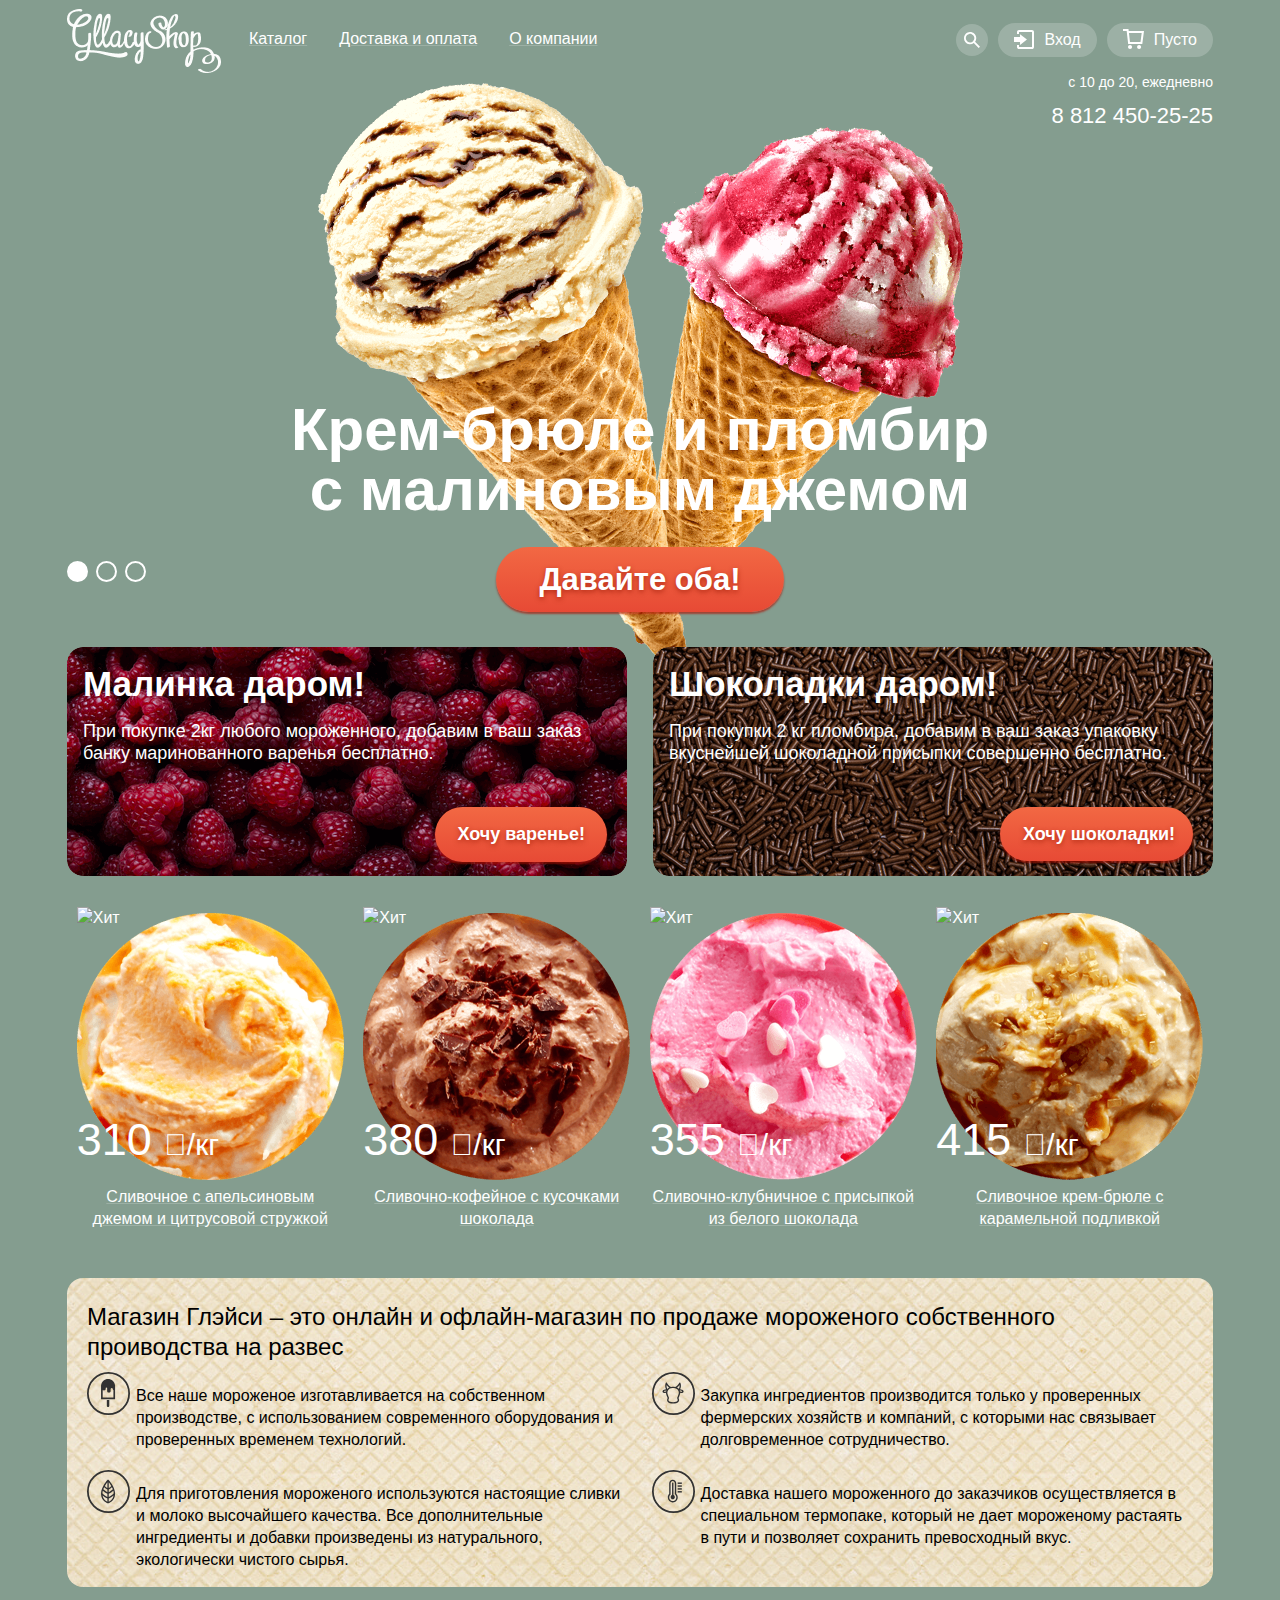
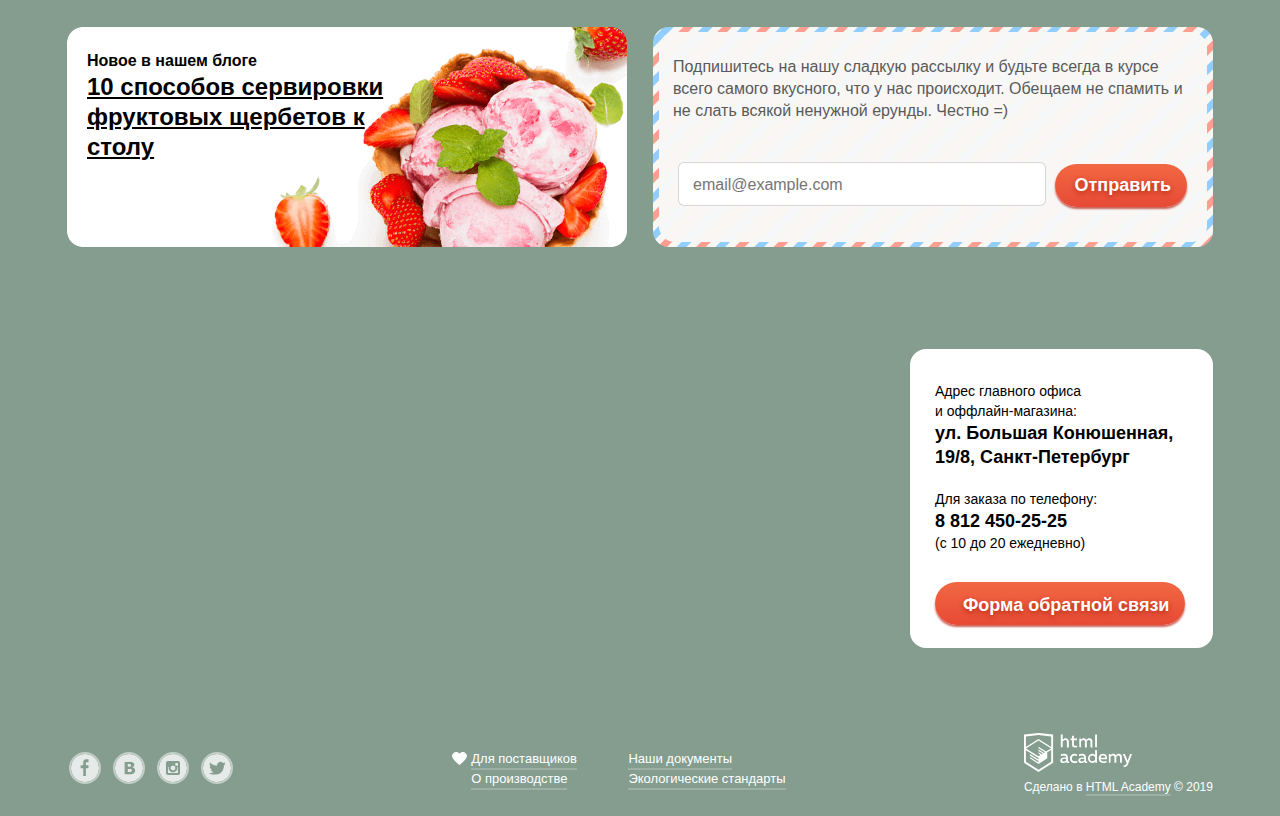
==== commit fef2da36: "Продолжаем оформление декоративных элементов" ====
--- a/index.html
+++ b/index.html
@@ -14,7 +14,7 @@
             <a href="#"><img src="img/logo.png" alt="Логотип" width="154" height="64"></a>
           </div>
           <ul class="site-navigation">
-            <li><a href="catalog.html">Каталог</a>
+            <li><a class="site-navigation-link" href="catalog.html">Каталог</a>
               <ul class="submenu">
                 <li><a href="#">Новинки</a></li>
                 <li><a href="catalog.html">Сливочное</a></li>
@@ -23,18 +23,18 @@
                 <li><a href="#">Мелорин</a></li>
               </ul>
             </li>
-            <li><a href="#">Доставка и оплата</a></li>
-            <li><a href="#">О компании</a></li>
+            <li><a class="site-navigation-link" href="#">Доставка и оплата</a></li>
+            <li><a class="site-navigation-link" href="#">О компании</a></li>
           </ul>
           <ul class="user-navigation">
-            <li><a class="user-navigation-item" href="#"><svg xmlns="http://www.w3.org/2000/svg" viewBox="0 0 16 16" width="16" height="16">
+            <li class="user-navigation-item"><a  href="#"><svg class="user-navigation-pic" xmlns="http://www.w3.org/2000/svg" viewBox="0 0 16 16" width="16" height="16">
               <path d="M 16 14.6652 L 11.0785 9.73294 C 11.9827 8.48188 12.3826 6.93501 12.1984 5.40134 C 12.0141 3.86767 11.2594 2.4601 10.0848 1.45982 C 8.91022 0.45954 7.40233 -0.0598191 5.86234 0.00548954 C 4.32234 0.0707982 2.86363 0.715967 1.77757 1.81212 C 0.691516 2.90827 0.0580813 4.3747 0.0038002 5.91849 C -0.050481 7.46228 0.478388 8.96976 1.48476 10.1398 C 2.49113 11.3098 3.90092 12.0563 5.43251 12.2301 C 6.96409 12.4039 8.50472 11.9922 9.74663 11.0772 L 14.6586 16 L 16 14.6652 Z M 6.08152 10.3767 C 5.24079 10.3767 4.41895 10.1268 3.71991 9.65874 C 3.02087 9.19063 2.47604 8.5253 2.15431 7.74687 C 1.83258 6.96844 1.7484 6.11188 1.91241 5.28551 C 2.07643 4.45913 2.48128 3.70006 3.07576 3.10427 C 3.67024 2.50849 4.42766 2.10276 5.25223 1.93838 C 6.0768 1.77401 6.93149 1.85837 7.70822 2.1808 C 8.48495 2.50324 9.14883 3.04927 9.61591 3.74983 C 10.083 4.4504 10.3323 5.27404 10.3323 6.11661 C 10.3298 7.24568 9.88115 8.3278 9.08451 9.12618 C 8.28788 9.92456 7.20813 10.3742 6.08152 10.3767 Z" />
               </svg></a></li>
-            <li><a href="#"><svg xmlns="http://www.w3.org/2000/svg" viewBox="0 0 20 19" width="20" height="19">
+            <li><a href="#"><svg class="user-navigation-svg" xmlns="http://www.w3.org/2000/svg" viewBox="0 0 20 19" width="20" height="19">
               <path d="M 6.04 14.88 L 12.96 9.5 L 6.04 4.13 V 7.04 H 0 V 11.96 H 6.04 V 14.88 Z" />
               <path d="M 18 0 H 5 C 4.46957 0 3.96086 0.210714 3.58579 0.585786 C 3.21071 0.960859 3 1.46957 3 2 V 4 H 5 V 2 H 18 V 17 H 5 V 15 H 3 V 17 C 3 17.5304 3.21071 18.0391 3.58579 18.4142 C 3.96086 18.7893 4.46957 19 5 19 H 18 C 18.5304 19 19.0391 18.7893 19.4142 18.4142 C 19.7893 18.0391 20 17.5304 20 17 V 2 C 20 1.46957 19.7893 0.960859 19.4142 0.585786 C 19.0391 0.210714 18.5304 0 18 0 Z" />
               </svg>Вход</a></li>
-            <li><a href="#"><svg xmlns="http://www.w3.org/2000/svg" viewBox="0 0 21 20" width="21" height="20">
+            <li><a href="#"><svg class="user-navigation-svg" xmlns="http://www.w3.org/2000/svg" viewBox="0 0 21 20" width="21" height="20">
               <path d="M 5.70345 2 L 5.46161 0 H 0 V 2 H 3.66795 L 5.17946 15 H 19.2869 L 21 2 H 5.70345 Z M 17.5034 13 H 6.97313 L 5.96545 4 H 18.6924 L 17.5034 13 Z" />
               <path d="M 7.03359 20 C 8.14664 20 9.04894 19.1046 9.04894 18 C 9.04894 16.8954 8.14664 16 7.03359 16 C 5.92054 16 5.01823 16.8954 5.01823 18 C 5.01823 19.1046 5.92054 20 7.03359 20 Z" />
               <path d="M 16.1027 20 C 17.2157 20 18.118 19.1046 18.118 18 C 18.118 16.8954 17.2157 16 16.1027 16 C 14.9896 16 14.0873 16.8954 14.0873 18 C 14.0873 19.1046 14.9896 20 16.1027 20 Z" />
@@ -63,7 +63,7 @@
               </li>
             </ul>
             <div class="slide-controls">
-              <button class="current" type="button" aria-label="Первый слайд"></button>
+              <button  class="current" type="button" aria-label="Первый слайд"></button>
               <button type="button" aria-label="второй слайд"></button>
               <button type="button" aria-label="Третий слайд"></button>
             </div>
@@ -85,38 +85,41 @@
     </div>
       <section class="catalog">
         <ul class="catalog-hit">
-          <li>
+          <li class="catalog-hit-list">
             <p>
               <img class="catalog-hit-img" src="img/hit.png" alt="Хит" width="61" height="61">
               <img class="catalog-hit-item" src="img/hit1.png" alt="Сливочное" width="267" height="267">
             </p>
-            <p class="price">310 &#8381;<span>/кг</span></p>
+            <p class="price">310 <span>/кг</span></p>
             <p class="title">Сливочное с апельсиновым джемом и цитрусовой стружкой</p>
             <a href="#" class="button-view button">Быстрый просмотр</a>
           </li>
-          <li>
+          <li class="catalog-hit-list">
             <p>
               <img class="catalog-hit-img" src="img/hit.png" alt="Хит" width="61" height="61">
               <img class="catalog-hit-item" src="img/hit2.png" alt="Сливочно-кофейное" width="267" height="267">
             </p>
-            <p class="price">380 P<span>/кг</span></p>
+            <p class="price">380 <span>/кг</span></p>
             <p class="title">Сливочно-кофейное с кусочками шоколада</p>
-          </li>
-          <li>
+            <a href="#" class="button-view button">Быстрый просмотр</a>
+          </li>
+          <li class="catalog-hit-list">
             <p>
               <img class="catalog-hit-img" src="img/hit.png" alt="Хит" width="61" height="61">
               <img class="catalog-hit-item" src="img/hit3.png" alt="Сливочно-клубничное" width="267" height="267">
             </p>
-            <p class="price">355 P<span>/кг</span></p>
+            <p class="price">355 <span>/кг</span></p>
             <p class="title">Сливочно-клубничное с присыпкой из белого шоколада</p>
-          </li>
-          <li>
+            <a href="#" class="button-view button">Быстрый просмотр</a>
+          </li>
+          <li class="catalog-hit-list">
             <p>
               <img class="catalog-hit-img" src="img/hit.png" alt="Хит" width="61" height="61">
               <img class="catalog-hit-item" src="img/hit4.png" alt="Сливочное крем-брюле" width="267" height="267">
             </p>
-            <p class="price">415 P<span>/кг</span></p>
+            <p class="price">415 <span>/кг</span></p>
             <p class="title">Сливочное крем-брюле с карамельной подливкой</p>
+            <a href="#" class="button-view button">Быстрый просмотр</a>
           </li>
         </ul>
       </section>
@@ -158,7 +161,7 @@
       </section>
     </div>
       <section class="map">
-        <iframe src="https://www.google.com/maps/embed?pb=!1m18!1m12!1m3!1d999.3032094948753!2d30.321738480694716!3d59.938672815224635!2m3!1f0!2f0!3f0!3m2!1i1024!2i768!4f13.1!3m3!1m2!1s0x4696310fca145cc1%3A0x42b32648d8238007!2z0JHQvtC70YzRiNCw0Y8g0JrQvtC90Y7RiNC10L3QvdCw0Y8g0YPQuy4sIDE5LzgsINCh0LDQvdC60YIt0J_QtdGC0LXRgNCx0YPRgNCzLCDQoNC-0YHRgdC40Y8sIDE5MTE4Ng!5e0!3m2!1sru!2sby!4v1592342216745!5m2!1sru!2sby" width="1200" height="430" frameborder="0" style="border:0;" allowfullscreen title="Офис компании по адресу ул. Большая Конюшенная 19/8, Санкт-Петербург" aria-hidden="false" tabindex="0"></iframe>
+        <iframe src="https://www.google.com/maps/embed?pb=!1m18!1m12!1m3!1d999.3032094948753!2d30.321738480694716!3d59.938672815224635!2m3!1f0!2f0!3f0!3m2!1i1024!2i768!4f13.1!3m3!1m2!1s0x4696310fca145cc1%3A0x42b32648d8238007!2z0JHQvtC70YzRiNCw0Y8g0JrQvtC90Y7RiNC10L3QvdCw0Y8g0YPQuy4sIDE5LzgsINCh0LDQvdC60YIt0J_QtdGC0LXRgNCx0YPRgNCzLCDQoNC-0YHRgdC40Y8sIDE5MTE4Ng!5e0!3m2!1sru!2sby!4v1592342216745!5m2!1sru!2sby" width="100%" height="430" frameborder="0" style="border:0;" allowfullscreen title="Офис компании по адресу ул. Большая Конюшенная 19/8, Санкт-Петербург" aria-hidden="false" tabindex="0"></iframe>
         <div>
             <p class="map-text text-info">Адрес главного офиса и оффлайн-магазина:</p> 
             <p class="map-address">ул. Большая Конюшенная, 19/8, Санкт-Петербург</p>
@@ -173,16 +176,39 @@
       <section class="footer-icon">
         <ul class="footer-icon-list">
           <li class="footer-icon-list-item">
-            <a href="#"><img src="img/facebook.svg"></a>
-          </li>
-          <li class="footer-icon-list-item">
-            <a href="#"><img src="img/vk.svg"></a>
-          </li>
-          <li class="footer-icon-list-item">
-            <a href="#"><img src="img/inst.svg"></a>
-          </li>
-          <li class="footer-icon-list-item">
-            <a href="#"><img src="img/twitter.svg"></a>
+            <a href="#">
+              <svg xmlns="http://www.w3.org/2000/svg" viewBox="0 0 32 32" width="32" height="32">
+                <path d="M 16 0 C 12.8355 0 9.74207 0.938384 7.11088 2.69649 C 4.4797 4.45459 2.42894 6.95345 1.21793 9.87706 C 0.0069325 12.8007 -0.309921 16.0177 0.307443 19.1214 C 0.924806 22.2251 2.44866 25.0761 4.6863 27.3137 C 6.92394 29.5513 9.77487 31.0752 12.8786 31.6926 C 15.9823 32.3099 19.1993 31.9931 22.1229 30.7821 C 25.0466 29.5711 27.5454 27.5203 29.3035 24.8891 C 31.0616 22.2579 32 19.1645 32 16 C 32 11.7565 30.3143 7.68687 27.3137 4.68629 C 24.3131 1.68571 20.2435 0 16 0 Z M 20.06 9.45 H 17 V 12.9 H 20 V 16.34 H 17 V 25 H 14 V 16.34 H 11 V 12.9 H 14 V 9.45 C 13.9449 8.59575 14.2291 7.75426 14.7908 7.1083 C 15.3525 6.46234 16.1464 6.06407 17 6 H 20 V 9.45 H 20.06 Z" />
+              </svg>
+            </a>
+          </li>
+          <li class="footer-icon-list-item">
+            <a href="#">
+              <svg xmlns="http://www.w3.org/2000/svg" viewBox="0 0 32 32" width="32" height="32">
+                <path d="M 16.64 14.49 C 16.9652 14.4904 17.2875 14.4293 17.59 14.31 C 17.8645 14.2077 18.0922 14.0085 18.23 13.75 C 18.3343 13.4964 18.3854 13.2241 18.38 12.95 C 18.376 12.7057 18.3143 12.4659 18.2 12.25 C 18.0714 12.0066 17.8523 11.8235 17.59 11.74 C 17.2687 11.627 16.9306 11.5695 16.59 11.57 H 14.59 V 14.57 H 15.16 C 15.75 14.52 16.24 14.51 16.64 14.49 Z" />
+                <path d="M 18.12 17.08 C 17.751 17.0101 17.3752 16.9832 17 17 H 14.61 V 20.5 H 17.06 C 17.4757 20.4953 17.8865 20.4104 18.27 20.25 C 18.591 20.1392 18.8632 19.9199 19.04 19.63 C 19.1865 19.3527 19.2621 19.0436 19.26 18.73 C 19.2753 18.3782 19.1848 18.0298 19 17.73 C 18.7922 17.4167 18.4806 17.1865 18.12 17.08 Z" />
+                <path d="M 16 0 C 12.8355 0 9.74207 0.938384 7.11088 2.69649 C 4.4797 4.45459 2.42894 6.95345 1.21793 9.87706 C 0.0069325 12.8007 -0.309921 16.0177 0.307443 19.1214 C 0.924806 22.2251 2.44866 25.0761 4.6863 27.3137 C 6.92394 29.5513 9.77487 31.0752 12.8786 31.6926 C 15.9823 32.3099 19.1993 31.9931 22.1229 30.7821 C 25.0466 29.5711 27.5454 27.5203 29.3035 24.8891 C 31.0616 22.2579 32 19.1645 32 16 C 32 11.7565 30.3143 7.68687 27.3137 4.68629 C 24.3131 1.68571 20.2435 0 16 0 Z M 22.6 20.53 C 22.3376 21.056 21.9537 21.5119 21.48 21.86 C 20.9342 22.2714 20.3122 22.5705 19.65 22.74 C 18.8286 22.9383 17.9848 23.029 17.14 23.01 H 11 V 9 H 16.45 C 17.2781 8.9868 18.1063 9.02354 18.93 9.11 C 19.473 9.19401 19.9994 9.36273 20.49 9.61 C 20.9868 9.84615 21.4013 10.2258 21.68 10.7 C 21.9455 11.1728 22.0801 11.7079 22.07 12.25 C 22.0819 12.8916 21.8931 13.5209 21.53 14.05 C 21.1452 14.588 20.6142 15.0045 20 15.25 V 15.32 C 20.8272 15.4588 21.5898 15.8541 22.18 16.45 C 22.7295 17.0712 23.0163 17.8815 22.98 18.71 C 23.0043 19.3386 22.8738 19.9636 22.6 20.53 Z" />
+              </svg>
+            </a>
+          </li>
+          <li class="footer-icon-list-item">
+            <a href="#">
+              <svg xmlns="http://www.w3.org/2000/svg" fill="none" viewBox="0 0 32 32" width="32" height="32">
+              <g>
+                <path d="M 20.92 16 C 20.92 17.3155 20.3974 18.5771 19.4673 19.5072 C 18.5371 20.4374 17.2755 20.96 15.96 20.96 C 14.6445 20.96 13.3829 20.4374 12.4528 19.5072 C 11.5226 18.5771 11 17.3155 11 16 C 11.001 15.6158 11.048 15.233 11.14 14.86 H 10.24 V 21.7 H 21.64 V 14.86 H 20.74 C 20.8406 15.2325 20.901 15.6147 20.92 16 Z" />
+                <path d="M 16 18.66 C 16.5252 18.656 17.0375 18.4967 17.4723 18.202 C 17.9071 17.9073 18.245 17.4905 18.4432 17.0042 C 18.6415 16.5178 18.6913 15.9836 18.5864 15.4689 C 18.4816 14.9542 18.2266 14.4821 17.8539 14.1121 C 17.4811 13.7421 17.0071 13.4908 16.4916 13.3897 C 15.9762 13.2887 15.4424 13.3425 14.9575 13.5445 C 14.4726 13.7464 14.0584 14.0873 13.7669 14.5243 C 13.4755 14.9613 13.32 15.4748 13.32 16 C 13.3213 16.3506 13.3917 16.6976 13.5271 17.021 C 13.6625 17.3444 13.8602 17.638 14.1091 17.8851 C 14.358 18.1321 14.653 18.3276 14.9775 18.4606 C 15.3019 18.5936 15.6494 18.6613 16 18.66 Z" />
+                <path d="M 21.68 10.3 H 18.64 V 13.34 H 21.68 V 10.3 Z" />
+                <path d="M 16 0 C 12.8355 0 9.74207 0.938384 7.11088 2.69649 C 4.4797 4.45459 2.42894 6.95345 1.21793 9.87706 C 0.0069325 12.8007 -0.309921 16.0177 0.307443 19.1214 C 0.924806 22.2251 2.44866 25.0761 4.6863 27.3137 C 6.92394 29.5513 9.77487 31.0752 12.8786 31.6926 C 15.9823 32.3099 19.1993 31.9931 22.1229 30.7821 C 25.0466 29.5711 27.5454 27.5203 29.3035 24.8891 C 31.0616 22.2579 32 19.1645 32 16 C 32 11.7565 30.3143 7.68687 27.3137 4.68629 C 24.3131 1.68571 20.2435 0 16 0 Z M 24 21.7 C 24.0027 22.0045 23.9444 22.3064 23.8285 22.588 C 23.7127 22.8696 23.5416 23.1251 23.3253 23.3395 C 23.1091 23.5539 22.8521 23.7228 22.5695 23.8362 C 22.2869 23.9497 21.9845 24.0054 21.68 24 H 10.28 C 9.97928 23.9987 9.68175 23.9382 9.40442 23.8219 C 9.12709 23.7056 8.87537 23.5358 8.66366 23.3222 C 8.45194 23.1086 8.28436 22.8554 8.17049 22.5771 C 8.05662 22.2988 7.99869 22.0007 8.00001 21.7 V 10.3 C 7.99869 9.99927 8.05662 9.70123 8.17049 9.42289 C 8.28436 9.14455 8.45194 8.89137 8.66366 8.67779 C 8.87537 8.46422 9.12709 8.29443 9.40442 8.17814 C 9.68175 8.06184 9.97928 8.00131 10.28 8 H 21.67 C 21.9749 7.99467 22.2778 8.0503 22.561 8.16362 C 22.8441 8.27694 23.1017 8.44568 23.3188 8.65992 C 23.5358 8.87416 23.7079 9.12959 23.8249 9.41123 C 23.9418 9.69287 24.0014 9.99504 24 10.3 V 21.7 Z" />
+              </g>
+              </svg>
+            </a>
+          </li>
+          <li class="footer-icon-list-item">
+            <a href="#">
+              <svg xmlns="http://www.w3.org/2000/svg" viewBox="0 0 32 32" width="32" height="32">
+                <path d="M 16 0 C 12.8355 0 9.74207 0.938384 7.11088 2.69649 C 4.4797 4.45459 2.42894 6.95345 1.21793 9.87706 C 0.0069325 12.8007 -0.309921 16.0177 0.307443 19.1214 C 0.924806 22.2251 2.44866 25.0761 4.6863 27.3137 C 6.92394 29.5513 9.77487 31.0752 12.8786 31.6926 C 15.9823 32.3099 19.1993 31.9931 22.1229 30.7821 C 25.0466 29.5711 27.5454 27.5203 29.3035 24.8891 C 31.0616 22.2579 32 19.1645 32 16 C 32 11.7565 30.3143 7.68687 27.3137 4.68629 C 24.3131 1.68571 20.2435 0 16 0 Z M 23.94 12.81 C 23.69 19.33 20.48 23.64 12.94 23.51 H 12.46 C 12.01 23.51 7.91001 23.07 7.11001 21.69 C 8.8989 21.9555 10.7228 21.5494 12.23 20.55 C 11.18 20.26 9.31001 20.09 8.98001 17.7 C 9.39279 17.8642 9.84415 17.9058 10.28 17.82 C 9.00001 17 7.53001 16.3 7.61001 14.17 C 8.02796 14.4893 8.54454 14.652 9.07001 14.63 C 8.30001 14.4 6.92001 11.39 8.07001 9.85 C 10.07 11.64 12.14 13.33 15.87 13.49 C 16.1 11.28 17.11 9.79 19.04 9.17 C 19.7375 8.93332 20.4908 8.91568 21.1986 9.11946 C 21.9065 9.32323 22.5351 9.73867 23 10.31 C 23.74 10.08 24.45 9.84 25.19 9.62 C 25.1758 9.95711 25.0846 10.2865 24.9234 10.5829 C 24.7622 10.8793 24.5353 11.1349 24.26 11.33 C 24.5167 11.3601 24.7768 11.3336 25.0221 11.2524 C 25.2674 11.1712 25.492 11.0372 25.68 10.86 C 25.5628 11.2985 25.3443 11.7034 25.0421 12.0421 C 24.7399 12.3808 24.3624 12.6438 23.94 12.81 Z" />
+              </svg>
+            </a>
           </li>
         </ul>
       </section>
@@ -203,8 +229,8 @@
         </ul>
       </section>
       <section class="developer">
-        <a class="html-logo" href="https://htmlacademy.ru/intensive/htmlcss"><img src="img/logo-acad.svg" alt="Html Academy" width="108" height="39"></a>  
-        <p>Сделано в <a href="https://htmlacademy.ru/intensive/htmlcss" class="links-hover-click">HTML Academy</a> &copy; 2019</p>
+        <a class="developer-logo" href="https://htmlacademy.ru/intensive/htmlcss"><img src="img/logo-acad.svg" alt="Html Academy" width="108" height="39"></a>  
+        <p>Сделано в <a class="developer-academy links-hover-click" href="https://htmlacademy.ru/intensive/htmlcss" class="links-hover-click">HTML Academy</a> &copy; 2019</p>
       </section>
     </footer>
 
@@ -226,7 +252,7 @@
         </p>
         <button class="btn button" type="submit">Отправить</button>
       </form>
-      <button class="button-close modal-close" type="button" aria-label="Закрыть"><!--img src="img/close.png" alt="Закрыть"--></button>
+      <button class="button-close modal-close" type="button" aria-label="Закрыть"></button>
     </section>
 
      <!--Форма поиска-->
--- a/css/style.css
+++ b/css/style.css
@@ -127,7 +127,7 @@
 .logo{
     margin-top: 9px;
     margin-left: 27px;
-    margin-right: 24px;
+    margin-right: 15px;
 }
 
 .main-navigation{
@@ -188,8 +188,12 @@
     padding-bottom: 6px;
 }
 
-ul.submenu li:hover{
+ul.submenu li:not(:first-child):hover{
     background-color: var(--basic-lightred);
+}
+
+ul.submenu li:not(:first-child):active{
+    background-color: var(--basic-linklightred);  
 }
 
 ul.submenu > li > a{
@@ -264,17 +268,16 @@
     margin-right: 10px;
 }
 
-.user-navigation svg{
+.user-navigation-svg{
     fill: var(--basic-white);
     vertical-align: sub;
     margin-right: 10px;
 }
 
-/*.user-navigation li:first-child{
-    padding: 8px;
-    background-color: var(--basic-transparent);
-    border-radius: 50px;
-}*/
+.user-navigation-pic{
+    margin-right: 0px;
+    fill: white;
+}
 
 .user-navigation img{
     display: inline-block;
@@ -286,9 +289,12 @@
     padding: 8px;
     border-radius: 50px;
     background-color: var(--basic-transparent);
-}
-
-.site-navigation a:hover,
+    width: 32px;
+    height: 32px;
+}
+
+.site-navigation-link:hover,
+.user-navigation-item a:hover,
 .user-navigation a:hover{
     background-color: var(--basic-white);
     color: var(--basic-black);
@@ -298,12 +304,11 @@
     fill: var(--basic-black);
 }
 
-.user-navigation-item:hover{
-    color: var(--basic-black);
+.user-navigation a:hover svg{
     fill: var(--basic-black);
 }
 
-.site-navigation a:active{
+.site-navigation-link:active{
     color: var(--basic-black);
     background-color: #EDEDED;
     box-shadow: inset 0px 2px 1px var(--basic-shadow);
@@ -311,6 +316,7 @@
 
 .user-navigation li:hover{
     color: var(--basic-black);
+    fill: var(--basic-black);
     background-color: var(--basic-white);   
 }
 
@@ -460,7 +466,7 @@
 }
 
 .range-filter{
-    width: 176px;
+    width: 218px;
     margin-top: 0;
 }
 
@@ -579,7 +585,7 @@
 }
 
 .filter-option-radio{
-    padding-left: 40px;
+    padding-left: 30px;
 }
 
 .form-checkbox{
@@ -685,7 +691,7 @@
 /*Слайдер*/
 
 .slider-container{
-    padding-bottom: 40px;
+    margin-bottom: 35px;
 }
 
 .site-wrapper{
@@ -755,7 +761,7 @@
 .slide-controls{
     position: absolute;
     margin-left: 27px;
-    bottom: 63px;
+    bottom: 30px;
     left: 0;
     z-index: 20;
     display: flex;
@@ -773,18 +779,26 @@
     cursor: pointer;
 }
 
+.slide-controls button[type=button]:hover{
+    background-color: rgba(255, 255, 255, 0.4);
+    border: 2px solid #FFFFFF;
+    box-sizing: border-box;
+}
+
+.slide-controls button[type=button]:active{
+    background-color: var(--basic-white);
+    border: 2px solid #FFFFFF;
+    box-sizing: border-box;
+}
+
 .slide-controls .current{
     background-color: var(--basic-white);
-}
-
-.slide-controls button:hover{
-    background: (255, 255, 255, 0.4);
 }
 
 .main-slide{
     font-weight: 500;
     position: relative;
-    padding-top: 321px;
+    padding-top: 305px;
     text-align: center;
     color: #ffffff;
 
@@ -839,12 +853,27 @@
     padding-bottom: 27px;
 }
 
+.button-order{
+    font-size: 18px;
+    font-weight: bold;
+    line-height: 16px;
+    color: var(--basic-white);
+    padding-top: 13px;
+    padding-right: 15px;
+    padding-bottom: 13px;
+    padding-left: 15px;
+    background: linear-gradient(180deg, #F26843 0%, #E74A35 100%);
+    box-shadow: 0px 1px 2px rgba(172, 16, 0, 0.25);
+    border-radius: 26px;
+    border: none;
+}
+
 .stock{
     display: flex;
     justify-content: space-between;
     margin-left: 27px;
     margin-right: 27px;
-    margin-bottom: 40px;
+    margin-bottom: 25px;
 
     /*outline: 5px solid rgba(216, 19, 255, 0.3);
     outline-offset: -5px;*/
@@ -869,15 +898,15 @@
     padding-left: 22px;
     padding-right: 22px;
     position: absolute;
-    right: 22px;
-    top: 150px;
+    right: 20px;
+    top: 160px;
 }
 
 .stock-right a{
-    padding-top: 16px;
+    padding-top: 15px;
     padding-bottom: 15px;
-    padding-left: 22px;
-    padding-right: 22px;
+    padding-left: 23px;
+    padding-right: 18px;
 }
 
 .stock-left a:hover{
@@ -905,16 +934,16 @@
 .catalog{
     margin-right: 27px;
     margin-left: 27px;
-    margin-bottom: 40px;
+    margin-bottom: 48px;
 }
 
 .catalog-hit{
     display: flex;
-    justify-content: space-between;
+    justify-content: space-around;
     flex-wrap: wrap;
     padding-left: 0;
     list-style: none;
-    position: relative;
+    /*position: relative;*/
     margin: 0;
     padding-top: 6px;
     /*outline: 5px solid rgba(19, 255, 184, 0.3);
@@ -925,8 +954,31 @@
     margin: 0;
 }
 
+.catalog-hit-list{
+    position: relative;
+}
 .catalog-hit-item{
-    position: relative;
+    padding-top: 6px;
+}
+
+.catalog-hit-list:hover .button-view{
+    display: block;
+    z-index: 5;
+}
+
+/*.catalog-hit-item:hover{
+    position: absolute;
+}*/
+
+.catalog-hit-list:hover::after{
+    content: ' ';
+    position: absolute;
+    top: 0px;
+    left: -10px;
+    background-color: var(--basic-transparent);
+    border-radius: 4px;
+    width: 287px;
+    height: 402px;
 }
 
 .catalog-hit-img{
@@ -937,35 +989,22 @@
 .catalog-hit li{
    max-width: 267px;
    position: relative;
-   margin-bottom: 43px;
-
-   /*outline: 5px solid rgba(255, 19, 129, 0.3);
-    outline-offset: -5px;*/
-}
-
-.catalog-hit li:hover{
+}
+
+/*.catalog-hit-list:hover{
     background-color: var(--basic-transparent);
     border-radius: 4px;
-    /*padding: 6px 13px 129px 13px;*/
-    /*margin-right: 13px;*/
-    /*width: 293px;*/
     height: 402px;
-    position: ;
     z-index: 2;
-}
+}*/
 
 .button-view{
-    /*display: none;*/
-    /*font-weight: bold;
-    font-size: 18px;
-    line-height: 24px;
-    color: var(--basic-white);*/
+    display: none;
     padding-top: 12px;
     padding-right: 16px;
     padding-bottom: 12px;
     padding-left: 16px;
     border-radius: 50px;
-    /*background-color: var(--basic-regularbutton);*/
     box-shadow: 0px 1px 2px #AC1000;
     position: absolute;
     top: 327px;
@@ -982,6 +1021,10 @@
 .price span{
     font-size: 30px;
     line-height: 35px;
+}
+
+.price span::before{
+    content: '\20BD8';
 }
 
 .title{
@@ -1002,8 +1045,6 @@
     padding-top: 24px;
     padding-right: 23px;
     padding-left: 20px;
-    padding-bottom: 36px;
-
 }
 
 .info h3{
@@ -1055,7 +1096,6 @@
 
 article h4{
     margin: 0;
-    padding-bottom: 15px;
     padding-top: 23px;
     padding-left: 20px;
 }
@@ -1066,7 +1106,7 @@
     line-height: 30px;
     font-weight: bold;
     text-decoration: underline;
-    padding-right: 253px;
+    padding-right: 240px;
     display: inline-block;
     padding-left: 20px;
 }
@@ -1090,8 +1130,7 @@
     padding-top: 29px;
     padding-left: 20px;
     padding-right: 16px;
-    padding-bottom: 47px;
-
+    padding-bottom: 40px;
 }
 
 .form-input{
@@ -1105,8 +1144,8 @@
     padding-top: 15px;
     padding-left: 14px;
     padding-bottom: 14px;
-    margin-left: 20px;
-    margin-right: 10px;
+    margin-left: 25px;
+    margin-right: 5px;
 }
 
 /*.form-input:hover,
@@ -1125,10 +1164,10 @@
 .btn{
     vertical-align: middle;
     border: none;
-    padding-top: 14px;
-    padding-bottom: 13px;
+    padding-top: 9px;
+    padding-bottom: 10px;
     padding-left: 19px;
-    padding-right: 19px;
+    padding-right: 16px;
 }
 
 .button:hover{
@@ -1171,8 +1210,8 @@
     line-height: 24px;
     font-weight: bold;
     margin: 0;
-    padding-bottom: 30px;
-    padding-right: 53px;
+    padding-bottom: 20px;
+    padding-right: 30px;
 }
 
 .map-tel{
@@ -1188,7 +1227,7 @@
 }
 
 .map-time{
-    padding-bottom: 44px;
+    padding-bottom: 40px;
 }
 
 .map div{
@@ -1207,7 +1246,7 @@
 .btn-feedback{
     padding-top: 13px;
     padding-left: 28px;
-    padding-right: 28px;
+    /*padding-right: 28px;*/
 }
 
 .pagination-list{
@@ -1277,16 +1316,30 @@
     justify-content: space-between;
     width: 164px;
     margin: inherit;
-    padding-top: 36px;
-    padding-bottom: 35px;
+    padding-top: 29px;
+    padding-bottom: 20px;
     padding-left: 0px;
 }
 
-.footer-icon-list-item{
+.footer-icon-list-item svg{
     border: 2px solid rgba(255, 255, 255, 0.5);
     width: 32px;
     height: 32px;
     border-radius: 50px;
+    fill: var(--basic-white);
+    fill-opacity: 0.8;
+}
+
+.footer-icon-list-item svg:hover{
+    fill: var(--basic-white);
+    fill-opacity: 1;
+    border: 2px solid rgba(255, 255, 255, 0.5);
+}
+
+.footer-icon-list-item svg:active{
+    fill: var(--basic-white);
+    fill-opacity: 1;
+    border: 2px solid rgba(255, 255, 255, 0.7);
 }
 
 .footer-about{
@@ -1323,15 +1376,10 @@
     padding: inherit;
 }
 
-.footer-about a,
-.developer a{
+.footer-about a{
     font-size: 13px;
     line-height: 18px;
     border-bottom: 2px solid var( --basic-lightgreen);
-}
-
-.html-logo{
-    text-decoration: none;
 }
 
 /*.footer-about a:hover,
@@ -1342,6 +1390,14 @@
     padding: 0;
 }*/
 
+.developer-logo{
+    border-bottom: none;
+}
+
+.developer-academy{
+    border-bottom: 2px solid var( --basic-lightgreen);
+}
+
 .links-hover-click:hover,
 .links-hover-click:active{
     padding: 0;
@@ -1351,8 +1407,8 @@
 }
 
 .developer{
-    padding-top: 18px;
-    padding-bottom: 25px;
+    padding-top: 10px;
+    padding-bottom: 20px;
 }
 
 .developer p{
@@ -1633,15 +1689,53 @@
     border: 2px solid rgba(46, 136, 228, 0.52); 
 }
 
-
-
-
-
-
-
-
-
-
-
-
-
+/*Корзина*/
+.basket{
+    width: 539px;
+    height: 242px;
+    background-color: var(--basic-lightgrey);
+    padding-top: 20px;
+    padding-right: 14px;
+    padding-bottom: 21px;
+    padding-left: 21px;
+    position: relative;
+}
+
+.basket-close{
+    position: absolute;
+    left: 0px;
+    top: 0px;
+    width: 32px;
+    height: 32px;
+}
+
+.basket-close:before, .basket-close:after{
+    position: absolute;
+    left: 15px;
+    content: ' ';
+    height: 33px;
+    width: 2px;
+    background-color: var(--basic-black);
+}
+
+.basket-close:before{
+    transform: rotate(45deg);
+}
+
+.basket-close:after{
+    transform: rotate(-45deg);
+}
+
+
+
+
+
+
+
+
+
+
+
+
+
+
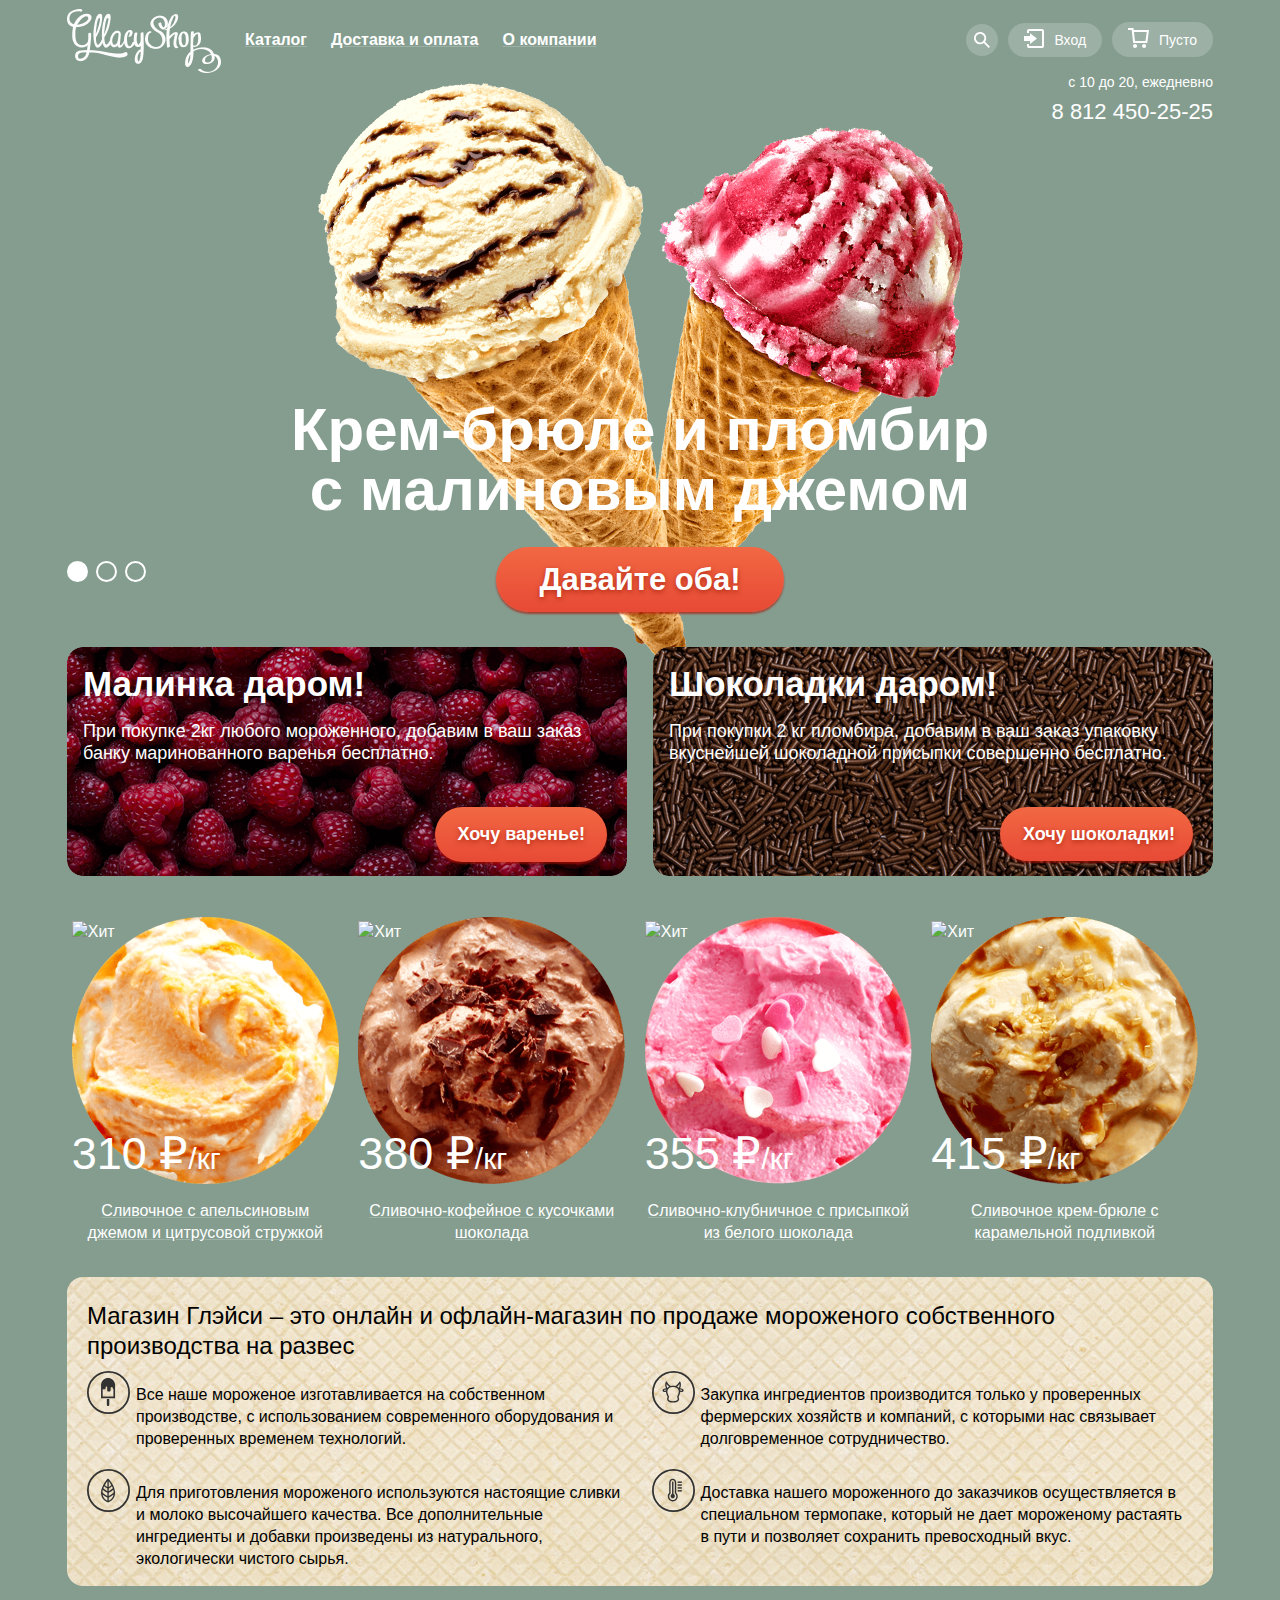
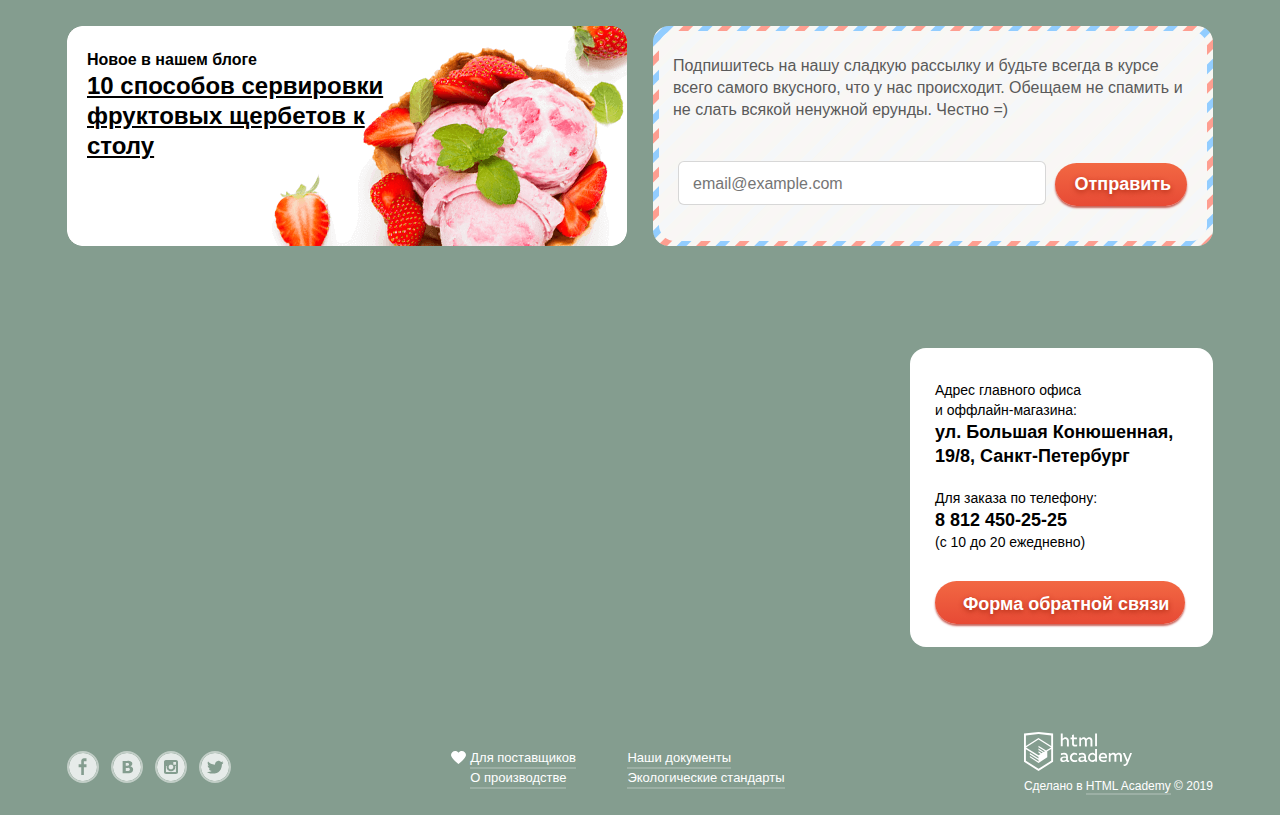
==== commit de48797f: "Завершаем стилизацию" ====
--- a/index.html
+++ b/index.html
@@ -7,16 +7,16 @@
     <link rel="stylesheet" href="css/style.css">
   </head>
   <body class="container">
-    <div class="site-wrapper site-wrapper-1">
+    <div class="site-wrapper site-wrapper-1 section-width">
       <div class="slider-container">
         <header class="header-navigation">
           <div class="logo">
             <a href="#"><img src="img/logo.png" alt="Логотип" width="154" height="64"></a>
           </div>
           <ul class="site-navigation">
-            <li><a class="site-navigation-link" href="catalog.html">Каталог</a>
+            <li class="site-navigation-item"><a class="site-navigation-link" href="catalog.html">Каталог</a>
               <ul class="submenu">
-                <li><a href="#">Новинки</a></li>
+                <li><a class="submenu-first" href="#">Новинки</a></li>
                 <li><a href="catalog.html">Сливочное</a></li>
                 <li><a href="#">Щербеты</a></li>
                 <li><a href="#">Фруктовый лед</a></li>
@@ -83,7 +83,7 @@
       </section>
       </div>
     </div>
-      <section class="catalog">
+      <section class="catalog section-width">
         <ul class="catalog-hit">
           <li class="catalog-hit-list">
             <p>
@@ -123,8 +123,8 @@
           </li>
         </ul>
       </section>
-      <section class="info">
-        <h3>Магазин Глэйси – это онлайн и офлайн-магазин по продаже мороженого собственного проиводства на развес</h3>
+      <section class="info section-width">
+        <h3>Магазин Глэйси – это онлайн и офлайн-магазин по продаже мороженого собственного производства на развес</h3>
         <ul class="info-advantage">
           <li class="info-advantage1">
             <img src="img/icon-ice.svg" alt="Собственное производство" width="49" height="49">
@@ -144,7 +144,7 @@
           </li>
         </ul>
       </section>
-      <div class="article-subscription">
+      <div class="article-subscription section-width">
       <article>
         <h4>Новое в нашем блоге</h4>
         <a href="#">10 способов сервировки фруктовых щербетов к столу</a>
@@ -161,7 +161,7 @@
       </section>
     </div>
       <section class="map">
-        <iframe src="https://www.google.com/maps/embed?pb=!1m18!1m12!1m3!1d999.3032094948753!2d30.321738480694716!3d59.938672815224635!2m3!1f0!2f0!3f0!3m2!1i1024!2i768!4f13.1!3m3!1m2!1s0x4696310fca145cc1%3A0x42b32648d8238007!2z0JHQvtC70YzRiNCw0Y8g0JrQvtC90Y7RiNC10L3QvdCw0Y8g0YPQuy4sIDE5LzgsINCh0LDQvdC60YIt0J_QtdGC0LXRgNCx0YPRgNCzLCDQoNC-0YHRgdC40Y8sIDE5MTE4Ng!5e0!3m2!1sru!2sby!4v1592342216745!5m2!1sru!2sby" width="100%" height="430" frameborder="0" style="border:0;" allowfullscreen title="Офис компании по адресу ул. Большая Конюшенная 19/8, Санкт-Петербург" aria-hidden="false" tabindex="0"></iframe>
+        <iframe src="https://www.google.com/maps/embed?pb=!1m18!1m12!1m3!1d999.3032094948753!2d30.321738480694716!3d59.938672815224635!2m3!1f0!2f0!3f0!3m2!1i1024!2i768!4f13.1!3m3!1m2!1s0x4696310fca145cc1%3A0x42b32648d8238007!2z0JHQvtC70YzRiNCw0Y8g0JrQvtC90Y7RiNC10L3QvdCw0Y8g0YPQuy4sIDE5LzgsINCh0LDQvdC60YIt0J_QtdGC0LXRgNCx0YPRgNCzLCDQoNC-0YHRgdC40Y8sIDE5MTE4Ng!5e0!3m2!1sru!2sby!4v1592342216745!5m2!1sru!2sby" width="100%" height="430" frameborder="0" style="border:0;" allowfullscreen="allowfullscreen" title="Офис компании по адресу ул. Большая Конюшенная 19/8, Санкт-Петербург" aria-hidden="false" tabindex="0"></iframe>
         <div>
             <p class="map-text text-info">Адрес главного офиса и оффлайн-магазина:</p> 
             <p class="map-address">ул. Большая Конюшенная, 19/8, Санкт-Петербург</p>
@@ -172,7 +172,7 @@
         </div>
       </section>
     </main>
-    <footer class="footer">
+    <footer class="footer section-width">
       <section class="footer-icon">
         <ul class="footer-icon-list">
           <li class="footer-icon-list-item">
@@ -282,6 +282,64 @@
     </form>
     </section>
 
+    <section class="basket">
+      <!--Форма оформления заказа из корзины-->
+          <ul>
+              <li>
+                  <button class="basket-close" type="button" aria-label="Удалить товар из корзины"></button>
+              </li>
+              <li>
+                  <img class="basket-img" src="img/ice-small1.png" alt="Мороженое">
+              </li>
+              <li class="basket-name basket-text">
+                  Пломбир с апельсиновым джемом
+                  <input type="hidden" name="name" value="Пломбир с апельсиновым джемом">
+              </li>
+              <li class="basket-text">
+                  1,5 кг
+                  <input id="basket-weight" type="hidden" name="weight" value="Вес">
+              </li>
+              <li class="basket-cost basket-text">
+                  200 руб.
+                  <input id="basket-cost" type="hidden" name="cost" value="Стоимость за килограмм">
+              </li>
+              <li class="basket-text">
+                  300 руб.
+                  <input id="basket-total" type="hidden" name="total" value="Всего за позицию">
+              </li>
+          </ul>
+          <ul>
+              <li>
+                  <button class="basket-close basket-close-last" type="button" aria-label="Удалить товар из корзины"></button>
+              </li>
+              <li>
+                  <img class="basket-img" src="img/ice-small2.png" alt="Мороженое">
+              </li>
+              <li class="basket-name basket-text basket-item basket-item">
+                  Клубничный пломбир с присыпкой из белого шоколада
+                  <input type="hidden" name="name" value="Клубничный пломбир с присыпкой из белого шоколада">
+              </li>
+              <li class="basket-text">
+                  1,5 кг
+                  <input type="hidden" name="weight" value="Вес">
+              </li>
+              <li class="basket-cost basket-text">
+                  300 руб.
+                  <input type="hidden" name="cost" value="Стоимость за килограмм">
+              </li>
+              <li class="basket-text">
+                  450 руб.
+                  <input type="hidden" name="total" value="Всего за позицию">
+              </li>
+          </ul>
+          <p>
+              Итого: 750руб.
+              <input type="hidden" name="grand-total" value="Итого">
+          </p>
+          <button class="button-order button" type="submit">Оформить заказ</button>
+      </form>
+  </section>
+
     <section class="visually-hidden">
       <!-- Здесь будет карта -->
       <img src="https://via.placeholder.com/80x140" alt="мороженное" width="80" height="140">
--- a/css/style.css
+++ b/css/style.css
@@ -58,12 +58,21 @@
     box-sizing: border-box;
 }
 
+.section-width{
+    width: 1200px;
+    margin: auto;
+}
+
 body{
-    min-width: 1200px;
+    width: 100%;
+    margin: 0 auto;
+    position: relative;
+
     min-height: 100%;
     display: grid;
     grid-template-rows: min-content 1fr min-content;
     align-content: start;
+    justify-content: center;
     margin: 0;
     padding: 0;
     font-family: "Roboto", Arial, sans-serif;
@@ -76,6 +85,12 @@
     background-repeat: no-repeat;
 }
 
+.container{
+    width: 100%;
+    margin: 0 auto;
+    position: relative;
+}
+
 img{
     max-width: 100%;
     height: auto;
@@ -96,12 +111,6 @@
     padding: 0;
     clip: rect(0 0 0 0);
     overflow: hidden;
-}
-
-.container{
-    width: 1200px;
-    margin: 0 auto;
-    position: relative;
 }
 
 .button{
@@ -124,9 +133,13 @@
     margin-bottom: 16px;
 }
 
+.header-navigation-catalog{
+    padding-right: 27px;
+    padding-left: 27px;
+}
+
 .logo{
     margin-top: 9px;
-    margin-left: 27px;
     margin-right: 15px;
 }
 
@@ -141,9 +154,8 @@
     padding: 0px;
 }
 
+
 .site-navigation{
-    /*outline: 5px solid rgba(255, 0, 0, 0.3);
-    outline-offset: -5px;*/
     display: flex;
     flex-wrap: wrap;
     flex-grow: 1;
@@ -160,11 +172,15 @@
     background-color: var(--basic-white);
     box-shadow: 0px 20px 20px rgba(0, 0, 0, 0.4);
     border-radius: 4px;
-    top: 59px;
-    left: 184px;
+    top: 40px;
+    left: 0;
     width: 143px;
     color: var(--basic-black);
     z-index: 5;
+}
+
+.site-navigation-item{
+    position: relative;
 }
 
 ul.submenu li:first-child{
@@ -176,6 +192,9 @@
     margin-right: 9px;
     font-size: 14px;
     line-height: 18px;
+}
+
+ul.submenu li:first-child a{
     font-weight: bold;
 }
 
@@ -198,6 +217,7 @@
 
 ul.submenu > li > a{
     color: var(--basic-black);
+    font-weight: normal;
     padding: 0;
     display: block;
 }
@@ -207,17 +227,31 @@
     display: block;
 }
 
-ul.site-navigation > li:hover > ul.submenu{
+.site-navigation > li:hover > ul.submenu{
     display: block;
 }
 
+.site-navigation li:hover > .site-navigation-link{
+    background-color: var(--basic-white);
+    color: var(--basic-black);
+    border-radius: 26px;
+}
+
+ul.submenu > li:hover > .site-navigation{
+    background-color: var(--basic-white);
+}
+
+.on-page{
+    background-color: #D07058;
+    border-radius: 26px;
+    padding-right: 0px;
+}
+
 .user-navigation{
-   /* outline: 5px solid rgba(0, 0, 255, 0.3);
-    outline-offset: -5px;*/
     padding: 0;
     display: flex;
     align-items: center;
-    padding-right: 27px;
+    /*padding-right: 27px;*/
 }
 
 .user-navigation-input-img{
@@ -241,10 +275,8 @@
     padding-right: 6px;
 }
 
-.site-navigation a{
-    /*border-bottom: 2px solid var(--basic-lightgreen);*/
-    text-decoration: underline;
-    text-decoration-color: var(--basic-transparent);
+.site-navigation-item{
+    position: relative;
 }
 
 .site-navigation,
@@ -253,9 +285,22 @@
 }
 
 .site-navigation a{
+    text-decoration: underline;
+    text-decoration-color: var(--basic-transparent);
     color: var(--basic-white);
     display: block;
-    padding: 9px 13px 11px 13px;
+    padding-top: 5px;
+    padding-bottom: 5px;
+    padding-right: 9px;
+    padding-left: 9px;
+    font-weight: bold;
+    line-height: 18px;
+}
+
+.user-navigation a{
+    font-size: 14px;
+    font-weight: 500;
+    line-height: 16px;
 }
 
 .user-navigation li:not(:first-of-type){
@@ -304,8 +349,10 @@
     fill: var(--basic-black);
 }
 
-.user-navigation a:hover svg{
+.user-navigation li:hover svg,
+.user-navigation li:hover a{
     fill: var(--basic-black);
+    color: var(--basic-black);
 }
 
 .site-navigation-link:active{
@@ -318,14 +365,32 @@
     color: var(--basic-black);
     fill: var(--basic-black);
     background-color: var(--basic-white);   
+}
+
+.user-navigation-goods{
+    background-color: var(--basic-white);
+}
+
+.user-navigation-basket{
+    font-weight: 500;
+    color: var(--basic-black);
+}
+
+.user-navigation-goods{
+    background-color: var(--basic-white);
+}
+.user-navigation-basket svg{
+    fill: var(--basic-black);
+}
+
+.basket-goods{
+    fill: #e84d37;
 }
 
 .main-nav{
     display: grid;
     grid-template-columns: 224px 1fr;
     align-content: start;
-    /*outline-offset: -5px;
-    outline: 5px solid rgba(0, 0, 255, 0.7);*/
     margin-left: 27px;
 }
 
@@ -384,8 +449,8 @@
     font-size: 35px;
     line-height: 41px;
     margin-left: 27px;
-    margin-top: 9px;
-    margin-bottom: 18px;
+    margin-top: 0;
+    margin-bottom: 25px;
 }
 
 .form-legend{
@@ -446,12 +511,6 @@
     background-repeat: no-repeat;
 }
 
-/*.forom-sorting :hover{
-    background-image: url(../img/black-select.svg);
-    background-position: 170px center;
-    background-repeat: no-repeat;
-}*/
-
 .form-sorting:hover{
     color: var(--basic-black);
     background-image: url(../img/black-select.svg);
@@ -518,6 +577,11 @@
     left: 132px;
     width: 20px;
     height: 20px;
+}
+
+.toggle-max:hover,
+.toggle-min:hover{
+    cursor: pointer;
 }
 
 .form-radio{
@@ -673,7 +737,8 @@
     background-color: var(--basic-transparent);
     height: 36px;
     width: 144px;
-    margin-top: 24px;
+    margin-top: 26px;
+    margin-left: 9px;
 }
 
 .button-apply:hover,
@@ -692,6 +757,7 @@
 
 .slider-container{
     margin-bottom: 35px;
+    padding-right: 27px;
 }
 
 .site-wrapper{
@@ -701,6 +767,9 @@
     background-repeat: no-repeat;
     background-position: top center;
     background-position-y: 83px;
+    margin-right: 0;
+    margin-left: 0;
+    padding-left: 27px;
 }
 
 .site-wrapper-1{
@@ -760,7 +829,7 @@
 
 .slide-controls{
     position: absolute;
-    margin-left: 27px;
+    /*margin-left: 27px;*/
     bottom: 30px;
     left: 0;
     z-index: 20;
@@ -809,8 +878,12 @@
 .main-slaider-info{
     position: absolute;
     text-align: right;
-    right: 27px;
+    right: 0;
     top: -35px;
+}
+
+.main-info{
+    padding-right: 27px;
 }
 
 .main-slaider{
@@ -822,6 +895,7 @@
 .main-slaider-info p{
     font-size: 14px;
     line-height: 16px;
+    margin-bottom: 10px;
     /*position: relative
     top: -40px;*/
 }
@@ -866,15 +940,20 @@
     box-shadow: 0px 1px 2px rgba(172, 16, 0, 0.25);
     border-radius: 26px;
     border: none;
+    position: absolute;
+    top: 177px;
+    left: 350px;
+    margin-top: 10px;
 }
 
 .stock{
     display: flex;
     justify-content: space-between;
-    margin-left: 27px;
-    margin-right: 27px;
+    /*margin-left: 27px;
+    margin-right: 27px;*/
     margin-bottom: 25px;
-
+   
+    padding-right: 27px;
     /*outline: 5px solid rgba(216, 19, 255, 0.3);
     outline-offset: -5px;*/
 }
@@ -884,7 +963,7 @@
     border-radius: 16px;
     background-repeat: no-repeat;
     min-height: 229px;
-    max-width: 560px;
+    width: 560px;
     position: relative;
 }
 
@@ -932,9 +1011,11 @@
 }
 
 .catalog{
-    margin-right: 27px;
-    margin-left: 27px;
-    margin-bottom: 48px;
+    /*margin-right: 27px;
+    margin-left: 27px;*/
+    /*margin-bottom: 48px;*/
+    padding-left: 27px;
+    padding-right: 27px;
 }
 
 .catalog-hit{
@@ -945,9 +1026,10 @@
     list-style: none;
     /*position: relative;*/
     margin: 0;
-    padding-top: 6px;
+    /*padding-top: 6px;*/
     /*outline: 5px solid rgba(19, 255, 184, 0.3);
     outline-offset: -5px;*/
+    margin-bottom: 43px;
 }
 
 .catalog-hit p{
@@ -979,24 +1061,21 @@
     border-radius: 4px;
     width: 287px;
     height: 402px;
+    z-index: 4;
 }
 
 .catalog-hit-img{
     position: absolute;
     z-index: 1;
+    top: 10px;
 }
 
 .catalog-hit li{
    max-width: 267px;
    position: relative;
-}
-
-/*.catalog-hit-list:hover{
-    background-color: var(--basic-transparent);
-    border-radius: 4px;
-    height: 402px;
-    z-index: 2;
-}*/
+   top: 10px;
+   left: -5px;
+}
 
 .button-view{
     display: none;
@@ -1015,7 +1094,7 @@
     font-size: 45px;
     line-height: 45px;
     position: absolute;
-    top: 210px;
+    top: 220px;
 }
 
 .price span{
@@ -1024,7 +1103,8 @@
 }
 
 .price span::before{
-    content: '\20BD8';
+    content: '\20BD';
+    font-size: 45px;
 }
 
 .title{
@@ -1033,18 +1113,20 @@
     text-align: center;
     text-decoration: underline;
     text-decoration-color: var(--basic-transparent);
+    padding-top: 10px;
 }
 
 .info{
     color: var(--basic-black);
     background-image: url("../img/pattern.jpg");
     border-radius: 16px;
+    width: 1146px;
     margin-left: 27px;
     margin-right: 27px;
+    margin: auto;
     margin-bottom: 40px;
-    padding-top: 24px;
-    padding-right: 23px;
-    padding-left: 20px;
+    
+
 }
 
 .info h3{
@@ -1053,6 +1135,11 @@
     font-weight: 400;
     margin: 0;
     padding-bottom: 7px;
+
+
+    padding-top: 24px;
+    padding-right: 23px;
+    padding-left: 20px;
 }
 
 .info-advantage{
@@ -1062,6 +1149,11 @@
     column-gap: 26px;
     margin: 0;
     padding: 0;
+
+
+
+    padding-right: 23px;
+    padding-left: 20px;
 }
 
 .info-advantage img{
@@ -1081,8 +1173,11 @@
 .article-subscription{
     display: flex;
     justify-content: space-between;
-    margin-left: 27px;
-    margin-right: 27px;
+    /*margin-left: 27px;
+    margin-right: 27px;*/
+    padding-left: 27px;
+    padding-right: 27px;
+    margin: auto;
     margin-bottom: 40px;
 }
 
@@ -1168,6 +1263,7 @@
     padding-bottom: 10px;
     padding-left: 19px;
     padding-right: 16px;
+    cursor: pointer;
 }
 
 .button:hover{
@@ -1181,19 +1277,12 @@
 }
 
 .map{
-    /*background-image: url("../img/map.png"), url("../img/pin.png");
-    background-blend-mode: multiply;
-    background-repeat: no-repeat;*/
-    max-width: 1200px;
+    width: 100%;
     min-height: 430px;
     color: var(--basic-black);
     position: relative;
-}
-
-/*.map{
-    background-image: url("../img/pin.png");
-    background-repeat: no-repeat;
-}*/
+
+}
 
 .text-info{
     font-size: 14px;
@@ -1276,7 +1365,11 @@
     margin-right: 5px;
 }
 
-.pagination-item a:hover,
+.pagination-item a:hover{
+    background-color: rgba(255, 255, 255, 0.2);
+    border-radius: 50px;
+}
+
 .pagination-item a:focus,
 .pagination-item a:active{
   background-color: var(--basic-white);
@@ -1293,18 +1386,24 @@
   border-radius: 50px;
 }
 
-hr{
+/*hr{
     margin: 0 auto;
     height: 1px;
     width: 1146px;
     border: 1px solid var(--basic-transparent);
-}
+}*/
 
 .footer{
     display: flex;
     justify-content: space-between;
-    padding-left: 29px;
+    padding-left: 2px;
+    padding-right: 0px;
     padding-right: 27px;
+    padding-left: 27px;
+}
+
+.footer-line{
+    border-top: 1px solid var(--basic-transparent);
 }
 
 .footer-icon-list,.footer-about-list{
@@ -1691,29 +1790,49 @@
 
 /*Корзина*/
 .basket{
+    display: none;
     width: 539px;
-    height: 242px;
+    height: 250px;
     background-color: var(--basic-lightgrey);
+    box-shadow: 0px 20px 20px rgba(0, 0, 0, 0.4);
+    border-radius: 4px;
     padding-top: 20px;
     padding-right: 14px;
     padding-bottom: 21px;
     padding-left: 21px;
-    position: relative;
+    position: absolute;
+    top: 70px;
+    left: 637px;
+}
+
+.basket ul{
+    list-style: none;
+    display: flex;
+    flex-direction: row;
+    margin: 0;
+    padding: 0;
+    padding-left: 20px;
+    margin-bottom: 18px;
 }
 
 .basket-close{
     position: absolute;
-    left: 0px;
-    top: 0px;
-    width: 32px;
-    height: 32px;
+    left: 21px;
+    top: 30px;
+    width: 12px;
+    height: 12px;
+    background-color: transparent;
+    border: 0;
+    cursor: pointer;
 }
 
 .basket-close:before, .basket-close:after{
     position: absolute;
-    left: 15px;
+    top: 0;
+    left: 5px;
+    left: 5px;
     content: ' ';
-    height: 33px;
+    height: 11px;
     width: 2px;
     background-color: var(--basic-black);
 }
@@ -1726,16 +1845,82 @@
     transform: rotate(-45deg);
 }
 
-
-
-
-
-
-
-
-
-
-
-
-
-
+.basket-close-last{
+    top: 84px;
+}
+
+.basket-img{
+    width: 33px;
+    height: 33px;
+    /*position: relative;
+    top: -10px;
+    left: 30px;
+    margin-right: 13px;*/
+}
+
+.basket-text{
+    color: var(--basic-black);
+    font-size: 13px;
+    line-height: 16px;
+    padding-top: 10px;
+}
+
+.basket-name{
+    padding-left: 13px;
+    padding-right: 31px;
+    width: 260px;
+    /*padding-top: 10px;*/
+}
+
+.basket-item{
+    margin-bottom: 18px;
+}
+
+.basket-text:first-of-type{
+    /*padding-left: 25px;
+    padding-right: 31px;*/
+}
+
+.basket-text:last-of-type{
+    /*padding-left: 26px;*/
+}
+
+.basket-cost{
+    color: var(--basic-grey);
+    padding-right: 26px;
+}
+
+.basket-cost::before{
+    content: '\00D7';
+    color: var(--basic-black);
+    font-size: 13px;
+    line-height: 16px;
+    padding-left: 3px;
+}
+
+.basket ul:last-of-type{
+    border-bottom: 1px solid #cacac7;
+}
+
+.basket p{
+    color: var(--basic-black);
+    font-weight: bold;
+    font-size: 15px;
+    line-height: 16px;
+    text-align: end;
+}
+
+
+
+
+
+
+
+
+
+
+
+
+
+
+
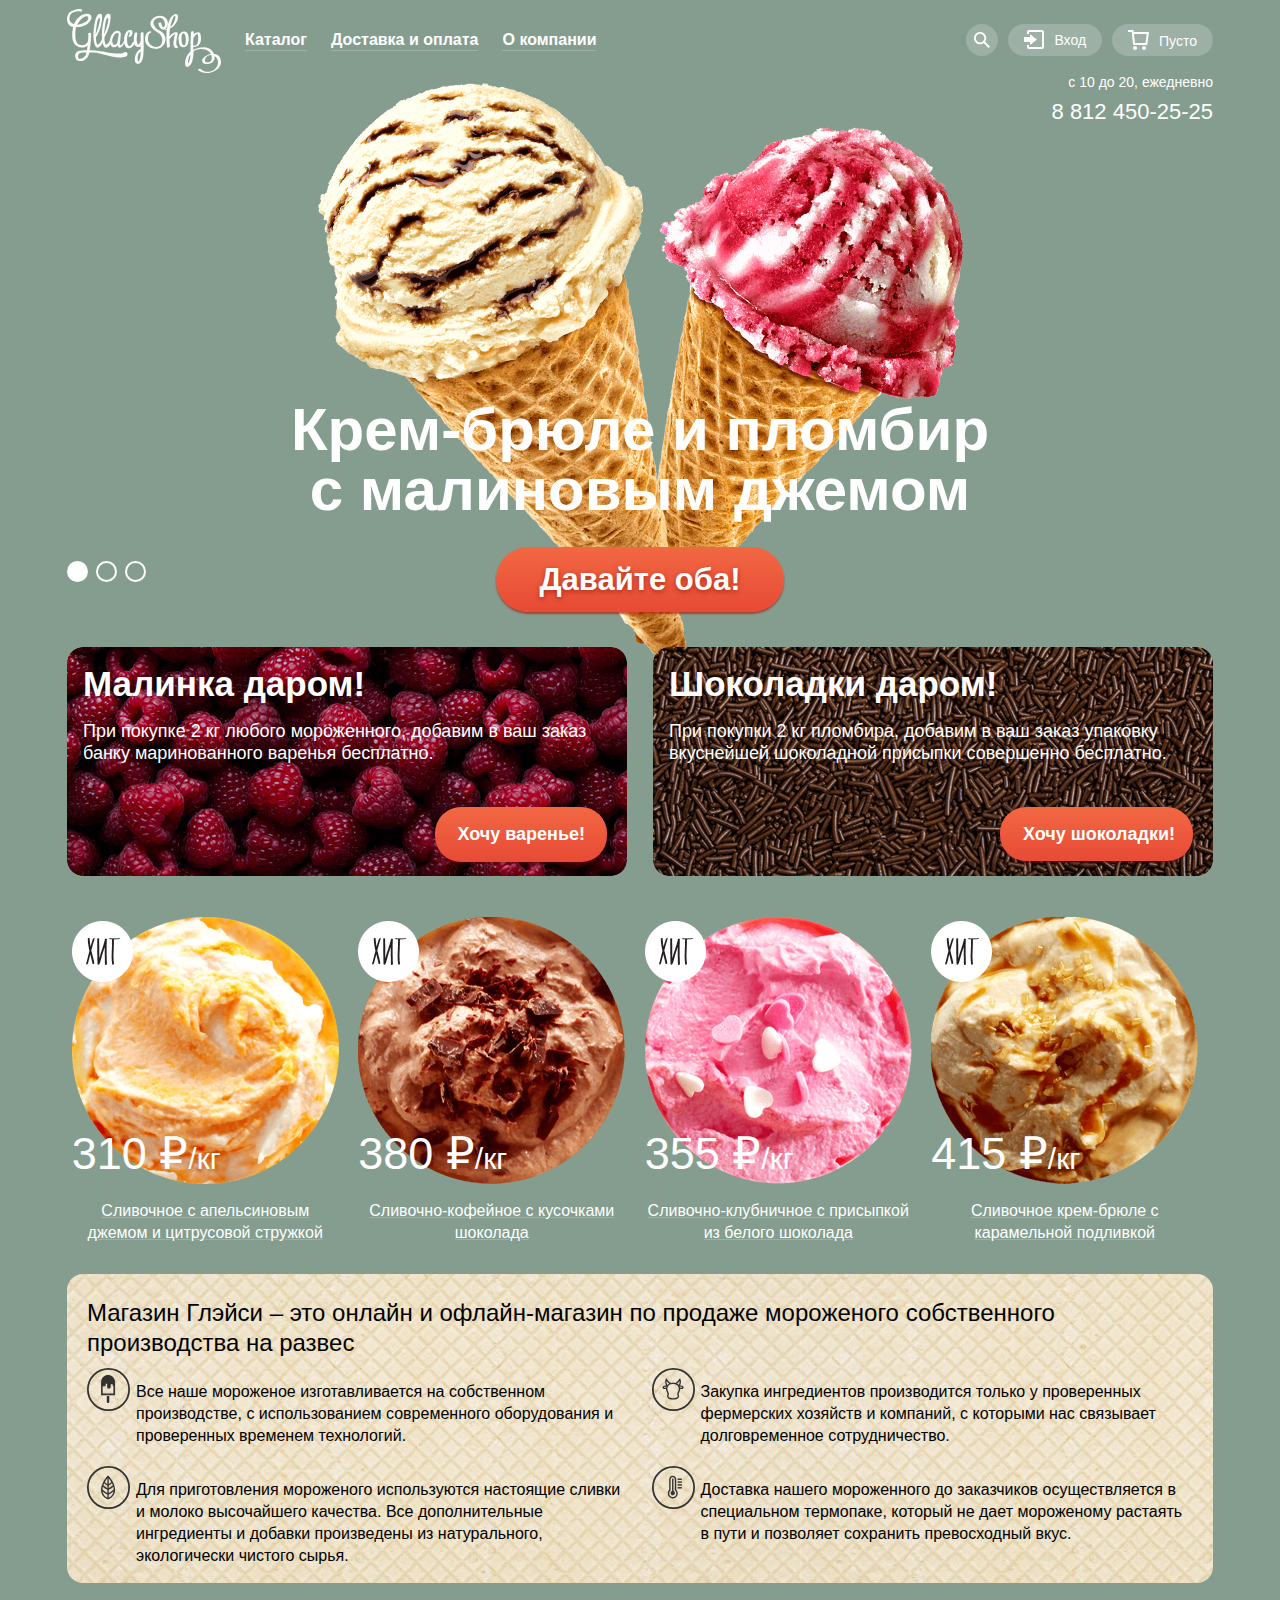
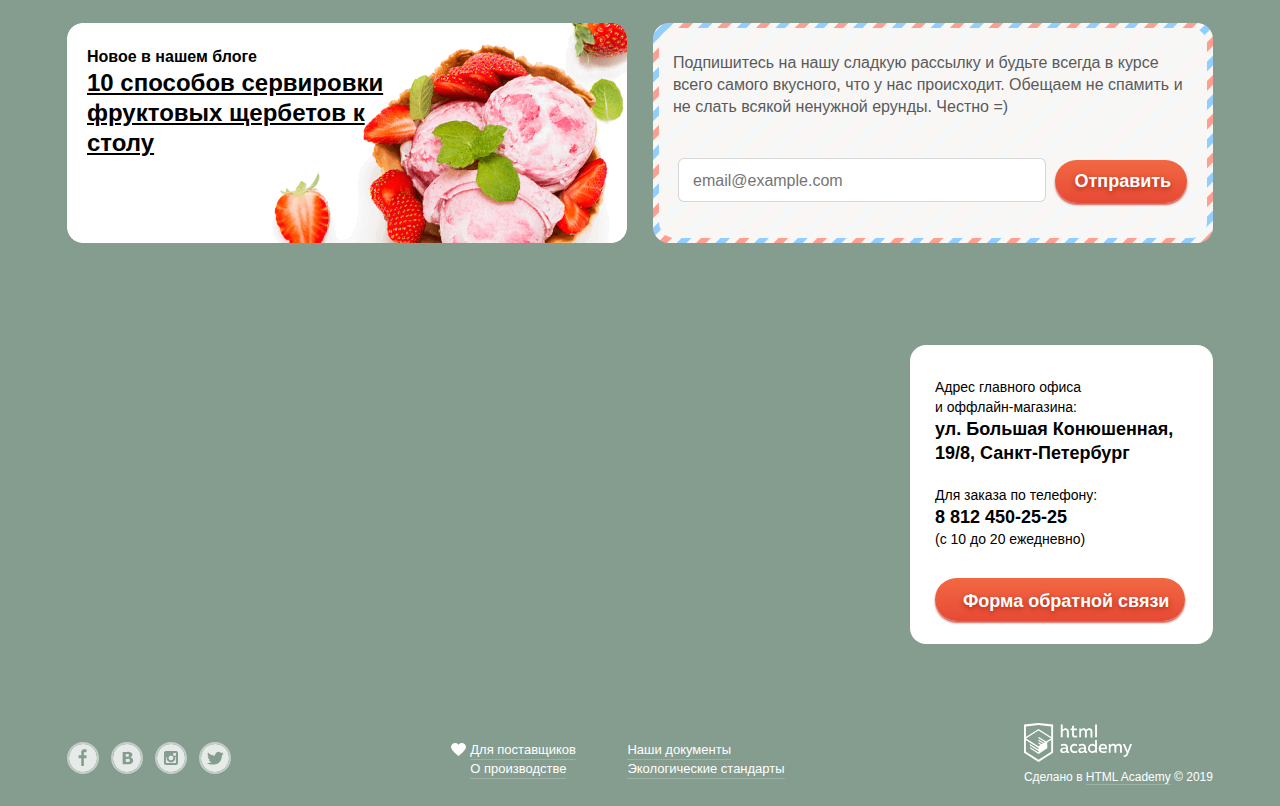
==== commit 6d150a8d: "Правки" ====
--- a/index.html
+++ b/index.html
@@ -11,10 +11,10 @@
       <div class="slider-container">
         <header class="header-navigation">
           <div class="logo">
-            <a href="#"><img src="img/logo.png" alt="Логотип" width="154" height="64"></a>
+            <a href="#"><img src="img/logo.svg" alt="Логотип" width="154" height="64"></a>
           </div>
           <ul class="site-navigation">
-            <li class="site-navigation-item"><a class="site-navigation-link" href="catalog.html">Каталог</a>
+            <li class="site-navigation-item"><a class="site-navigation-link line" href="catalog.html">Каталог</a>
               <ul class="submenu">
                 <li><a class="submenu-first" href="#">Новинки</a></li>
                 <li><a href="catalog.html">Сливочное</a></li>
@@ -23,18 +23,47 @@
                 <li><a href="#">Мелорин</a></li>
               </ul>
             </li>
-            <li><a class="site-navigation-link" href="#">Доставка и оплата</a></li>
-            <li><a class="site-navigation-link" href="#">О компании</a></li>
+            <li><a class="site-navigation-link line" href="#">Доставка и оплата</a></li>
+            <li><a class="site-navigation-link line" href="#">О компании</a></li>
           </ul>
           <ul class="user-navigation">
             <li class="user-navigation-item"><a  href="#"><svg class="user-navigation-pic" xmlns="http://www.w3.org/2000/svg" viewBox="0 0 16 16" width="16" height="16">
               <path d="M 16 14.6652 L 11.0785 9.73294 C 11.9827 8.48188 12.3826 6.93501 12.1984 5.40134 C 12.0141 3.86767 11.2594 2.4601 10.0848 1.45982 C 8.91022 0.45954 7.40233 -0.0598191 5.86234 0.00548954 C 4.32234 0.0707982 2.86363 0.715967 1.77757 1.81212 C 0.691516 2.90827 0.0580813 4.3747 0.0038002 5.91849 C -0.050481 7.46228 0.478388 8.96976 1.48476 10.1398 C 2.49113 11.3098 3.90092 12.0563 5.43251 12.2301 C 6.96409 12.4039 8.50472 11.9922 9.74663 11.0772 L 14.6586 16 L 16 14.6652 Z M 6.08152 10.3767 C 5.24079 10.3767 4.41895 10.1268 3.71991 9.65874 C 3.02087 9.19063 2.47604 8.5253 2.15431 7.74687 C 1.83258 6.96844 1.7484 6.11188 1.91241 5.28551 C 2.07643 4.45913 2.48128 3.70006 3.07576 3.10427 C 3.67024 2.50849 4.42766 2.10276 5.25223 1.93838 C 6.0768 1.77401 6.93149 1.85837 7.70822 2.1808 C 8.48495 2.50324 9.14883 3.04927 9.61591 3.74983 C 10.083 4.4504 10.3323 5.27404 10.3323 6.11661 C 10.3298 7.24568 9.88115 8.3278 9.08451 9.12618 C 8.28788 9.92456 7.20813 10.3742 6.08152 10.3767 Z" />
-              </svg></a></li>
-            <li><a href="#"><svg class="user-navigation-svg" xmlns="http://www.w3.org/2000/svg" viewBox="0 0 20 19" width="20" height="19">
+              </svg></a>
+              <ul class="form-search modal">
+                <li>
+                    <form action="https://echo.htmlacademy.ru" method="POST">
+                        <p>
+                            <label for="search_site" class="visually-hidden">Введите наименование</label>
+                            <input class="modal-iteraction form-search-input" type="search" id="search_site" placeholder="Крем-брюле">
+                        </p>
+                    </form>
+                </li>
+              </ul>
+            </li>
+            <li class="user-navigation-login"><a href="#"><svg class="user-navigation-svg" xmlns="http://www.w3.org/2000/svg" viewBox="0 0 20 19" width="20" height="19">
               <path d="M 6.04 14.88 L 12.96 9.5 L 6.04 4.13 V 7.04 H 0 V 11.96 H 6.04 V 14.88 Z" />
               <path d="M 18 0 H 5 C 4.46957 0 3.96086 0.210714 3.58579 0.585786 C 3.21071 0.960859 3 1.46957 3 2 V 4 H 5 V 2 H 18 V 17 H 5 V 15 H 3 V 17 C 3 17.5304 3.21071 18.0391 3.58579 18.4142 C 3.96086 18.7893 4.46957 19 5 19 H 18 C 18.5304 19 19.0391 18.7893 19.4142 18.4142 C 19.7893 18.0391 20 17.5304 20 17 V 2 C 20 1.46957 19.7893 0.960859 19.4142 0.585786 C 19.0391 0.210714 18.5304 0 18 0 Z" />
-              </svg>Вход</a></li>
-            <li><a href="#"><svg class="user-navigation-svg" xmlns="http://www.w3.org/2000/svg" viewBox="0 0 21 20" width="21" height="20">
+              </svg>Вход</a>
+              <ul class="modal modal-login">
+                <li>
+                    <form class="login-form" action="https://echo.htmlacademy.ru" method="POST">
+                        <p>
+                            <label for="login-login" class="visually-hidden">Введите логин</label>
+                            <input class="modal-iteraction" id="login-login" type="email" name="login" placeholder="email@example.com">
+                        </p>
+                        <p>
+                            <label for="login-password" class="visually-hidden">Введите пароль</label>
+                            <input class="modal-iteraction" id="login-password" type="password" name="password" placeholder="******">
+                        </p>
+                        <button class="modal-button button button-input" type="submit">Войти</button>
+                        <a class="restore" href="#">Забыли пароль?</a>
+                        <a class="restore" href="#">Новая регистрация</a>
+                    </form>
+                </li>
+              </ul>
+            </li>
+            <li class="user-navigation-truck"><a href="#"><svg class="user-navigation-svg" xmlns="http://www.w3.org/2000/svg" viewBox="0 0 21 20" width="21" height="20">
               <path d="M 5.70345 2 L 5.46161 0 H 0 V 2 H 3.66795 L 5.17946 15 H 19.2869 L 21 2 H 5.70345 Z M 17.5034 13 H 6.97313 L 5.96545 4 H 18.6924 L 17.5034 13 Z" />
               <path d="M 7.03359 20 C 8.14664 20 9.04894 19.1046 9.04894 18 C 9.04894 16.8954 8.14664 16 7.03359 16 C 5.92054 16 5.01823 16.8954 5.01823 18 C 5.01823 19.1046 5.92054 20 7.03359 20 Z" />
               <path d="M 16.1027 20 C 17.2157 20 18.118 19.1046 18.118 18 C 18.118 16.8954 17.2157 16 16.1027 16 C 14.9896 16 14.0873 16.8954 14.0873 18 C 14.0873 19.1046 14.9896 20 16.1027 20 Z" />
@@ -73,7 +102,7 @@
       <div class="stock">
       <section class="stock-left">
         <h2>Малинка даром!</h2>
-        <p>При покупке 2кг любого мороженного, добавим в ваш заказ банку маринованного варенья бесплатно.</p>
+        <p>При покупке 2 кг любого мороженного, добавим в ваш заказ банку маринованного варенья бесплатно.</p>
         <a class="button" href="#">Хочу варенье!</a>
       </section>
       <section class="stock-left stock-right">
@@ -87,7 +116,7 @@
         <ul class="catalog-hit">
           <li class="catalog-hit-list">
             <p>
-              <img class="catalog-hit-img" src="img/hit.png" alt="Хит" width="61" height="61">
+              <img class="catalog-hit-img" src="img/small-hit.png" alt="Хит" width="61" height="61">
               <img class="catalog-hit-item" src="img/hit1.png" alt="Сливочное" width="267" height="267">
             </p>
             <p class="price">310 <span>/кг</span></p>
@@ -96,7 +125,7 @@
           </li>
           <li class="catalog-hit-list">
             <p>
-              <img class="catalog-hit-img" src="img/hit.png" alt="Хит" width="61" height="61">
+              <img class="catalog-hit-img" src="img/small-hit.png" alt="Хит" width="61" height="61">
               <img class="catalog-hit-item" src="img/hit2.png" alt="Сливочно-кофейное" width="267" height="267">
             </p>
             <p class="price">380 <span>/кг</span></p>
@@ -105,7 +134,7 @@
           </li>
           <li class="catalog-hit-list">
             <p>
-              <img class="catalog-hit-img" src="img/hit.png" alt="Хит" width="61" height="61">
+              <img class="catalog-hit-img" src="img/small-hit.png" alt="Хит" width="61" height="61">
               <img class="catalog-hit-item" src="img/hit3.png" alt="Сливочно-клубничное" width="267" height="267">
             </p>
             <p class="price">355 <span>/кг</span></p>
@@ -114,7 +143,7 @@
           </li>
           <li class="catalog-hit-list">
             <p>
-              <img class="catalog-hit-img" src="img/hit.png" alt="Хит" width="61" height="61">
+              <img class="catalog-hit-img" src="img/small-hit.png" alt="Хит" width="61" height="61">
               <img class="catalog-hit-item" src="img/hit4.png" alt="Сливочное крем-брюле" width="267" height="267">
             </p>
             <p class="price">415 <span>/кг</span></p>
@@ -255,7 +284,7 @@
       <button class="button-close modal-close" type="button" aria-label="Закрыть"></button>
     </section>
 
-     <!--Форма поиска-->
+     <!--Форма поиска
     <section class="form-search modal">
       <form action="https://echo.htmlacademy.ru" method="POST">
         <p>
@@ -263,9 +292,9 @@
           <input class="modal-iteraction form-search-input" type="search" id="search_site" placeholder="Крем-брюле">
         </p>
       </form>
-    </section>
-
-    <!--Форма входа-->
+    </section>-->
+
+    <!--Форма входа
     <section class="modal modal-login">
       <form class="login-form" action="https://echo.htmlacademy.ru" method="POST">
         <p>
@@ -280,7 +309,7 @@
       <a class="restore" href="#">Забыли пароль?</a>
       <a class="restore" href="#">Новая регистрация</a>
     </form>
-    </section>
+    </section>-->
 
     <section class="basket">
       <!--Форма оформления заказа из корзины-->
@@ -340,10 +369,10 @@
       </form>
   </section>
 
-    <section class="visually-hidden">
-      <!-- Здесь будет карта -->
+    <!--section class="visually-hidden">
+      <!-- Здесь будет карта 
       <img src="https://via.placeholder.com/80x140" alt="мороженное" width="80" height="140">
-    </section>
+    </-section-->
   </body>
 </html>
 
--- a/css/style.css
+++ b/css/style.css
@@ -56,6 +56,7 @@
 
 *, *::before, *::after{
     box-sizing: border-box;
+    outline: none;
 }
 
 .section-width{
@@ -178,6 +179,14 @@
     color: var(--basic-black);
     z-index: 5;
 }
+.submenu::before{
+    content: " ";
+    border-top: 20px solid transparent;
+    width: 70px;
+    position: absolute;
+    top: -20px;
+    left: 5px;
+}
 
 .site-navigation-item{
     position: relative;
@@ -285,8 +294,8 @@
 }
 
 .site-navigation a{
-    text-decoration: underline;
-    text-decoration-color: var(--basic-transparent);
+    text-decoration: none;
+    /*text-decoration-color: var(--basic-transparent);*/
     color: var(--basic-white);
     display: block;
     padding-top: 5px;
@@ -295,6 +304,18 @@
     padding-left: 9px;
     font-weight: bold;
     line-height: 18px;
+    position: relative;
+}
+
+.line::before{
+    content: " ";
+    display: block;
+    background-color: var(--basic-transparent);
+    position: inherit;
+    height: 1px;
+    width: 100%;
+    top: 20px;
+    left: 0px;
 }
 
 .user-navigation a{
@@ -303,13 +324,23 @@
     line-height: 16px;
 }
 
-.user-navigation li:not(:first-of-type){
+.user-navigation-login a:first-child{
+    vertical-align: top;
+}
+
+/*.user-navigation li:not(:first-of-type)*/
+.user-navigation-login,
+.user-navigation-truck,
+.user-navigation-goods{
     padding: 6px 16px;
     background-color: var(--basic-transparent);
     border-radius: 20px;
-}
-
-.user-navigation li:not(:last-child){
+    height: 32px;
+}
+
+/*.user-navigation li:not(:last-child)*/
+.user-navigation-item,
+.user-navigation-login{
     margin-right: 10px;
 }
 
@@ -330,17 +361,19 @@
     padding-right: 8px;
 }
 
-.user-navigation li:first-child{
+/*.user-navigation li:first-child*/
+.user-navigation-item{
     padding: 8px;
     border-radius: 50px;
     background-color: var(--basic-transparent);
     width: 32px;
     height: 32px;
+    position: relative;
 }
 
 .site-navigation-link:hover,
 .user-navigation-item a:hover,
-.user-navigation a:hover{
+.user-navigation li + a:hover{
     background-color: var(--basic-white);
     color: var(--basic-black);
     text-decoration: none;
@@ -355,30 +388,72 @@
     color: var(--basic-black);
 }
 
+.user-navigation > .user-navigation-item:hover > ul.form-search{
+    display: block;
+}
+
+ul.form-search::before{
+    content: " ";
+    border-top: 50px solid transparent;
+    width: 330px;
+    position: absolute;
+    top: -20px;
+    right: 0px;
+    z-index: -5;
+}
+
+.user-navigation > .user-navigation-login:hover > ul.modal-login{
+    display: block;
+}
+
+.user-navigation-login{
+    position: relative;
+}
+
+.user-navigation > .user-navigation-goods:hover > ul.basket{
+    display: block;
+}
+
+ul.basket::before{
+    content: " ";
+    border-top: 40px solid transparent;
+    width: 330px;
+    position: absolute;
+    top: -10px;
+    right: 0px;
+    z-index: -5;
+}
+
 .site-navigation-link:active{
     color: var(--basic-black);
     background-color: #EDEDED;
     box-shadow: inset 0px 2px 1px var(--basic-shadow);
 }
 
-.user-navigation li:hover{
+/*.user-navigation li:hover*/
+.user-navigation-item:hover,
+.user-navigation-truck:hover,
+.user-navigation-login:hover,
+.user-navigation-goods:hover{
     color: var(--basic-black);
     fill: var(--basic-black);
     background-color: var(--basic-white);   
 }
 
+.user-navigation .user-navigation-goods:last-of-type{
+    background-color: var(--basic-white);
+}
+
+.user-navigation-basket{
+    font-weight: 500;
+    color: var(--basic-black);
+}
+
 .user-navigation-goods{
     background-color: var(--basic-white);
-}
-
-.user-navigation-basket{
-    font-weight: 500;
-    color: var(--basic-black);
-}
-
-.user-navigation-goods{
-    background-color: var(--basic-white);
-}
+    position: relative;
+}
+
 .user-navigation-basket svg{
     fill: var(--basic-black);
 }
@@ -403,6 +478,7 @@
 .main-catalog{
     position: relative;
 }
+
 /*Хлебные крошки каталога*/
 .breadcrumbs{
     display: flex;
@@ -414,10 +490,10 @@
 
 .breadcrumbs a{
     color: var(--basic-white);
-    text-decoration: underline;
-    text-decoration-color: var(--basic-transparent);
+    /*text-decoration-color: var(--basic-transparent);*/
     font-size: 14px;
     line-height: 16px;
+    border-bottom: 1px solid rgba(255, 255, 255, 0.2);
 }
 
 .breadcrumbs li{
@@ -432,17 +508,18 @@
     right: -15px;
 }
 
-.breadcrumbs li:last-child{
+/*.breadcrumbs li:last-child{
     margin-right: 0;
-    text-decoration: none;
-}   
+    /*text-decoration: none;
+    border: none;
+}   */
 
 .breadcrumbs-current::after{
     display: none;
 }
 
 .breadcrumbs-current a{
-    text-decoration: none;
+    border: none;
 }
 
 .main h1{
@@ -451,6 +528,10 @@
     margin-left: 27px;
     margin-top: 0;
     margin-bottom: 25px;
+}
+
+.filter{
+    margin-bottom: 40px;
 }
 
 .form-legend{
@@ -509,6 +590,7 @@
     background-image: url(../img/white-select.svg);
     background-position: 170px center;
     background-repeat: no-repeat;
+    cursor: pointer;
 }
 
 .form-sorting:hover{
@@ -638,10 +720,26 @@
     position: absolute;
     top: 7px;
     left: 7px;
-    width: 7.92px;
-    height: 7.92px;
+    width: 8px;
+    height: 8px;
     background-color: rgba(255, 255, 255, 0.8);
     border-radius: 50%;
+}
+
+.filter-input-radio + label:hover::before{
+    border: 3px solid var(--basic-white);
+}
+
+.filter-input-radio:checked + label:hover::after{
+    background-color: var(--basic-white);
+}
+
+.filter-input-radio:disabled + label::before{
+    border: 3px solid rgba(255, 255, 255, 0.4);
+}
+
+.filter-input-radio:disabled + label::after{
+    background-color: rgba(255, 255, 255, 0.4);
 }
 
 .radio-two{
@@ -670,31 +768,44 @@
     height: 36px;
     align-items: center;
     flex-wrap: wrap;
-    margin-bottom: 40px;
     position: relative;
-}
-
-.form-checkbox-list-item:not(:last-of-type){
+    padding-left: 16px;
+}
+
+.form-checkbox-list-item svg{
+    vertical-align: sub;
+    fill: var(--basic-white);
+    margin-right: 14px;
+}
+
+.form-checkbox-list-item:nth-child(2){
     margin-right: 22px;
 }
 
+.form-checkbox-list-item:nth-child(3){
+    margin-right: 24px;
+}
+
+.form-checkbox-list-item:first-of-type{
+    margin-right: 20px;
+    margin-left: 16px;
+}
+
 .form-checkbox-list-item:last-of-type{
-    margin-right: 19px;
-}
-
-.form-checkbox-list-item:first-of-type{
-    margin-left: 16px;
+   margin-left: 21px;
+   margin-right: 19px;
 }
 
 .form-checkbox-list-item label{
     position: relative;
-  /*display: block;*/
-  cursor: pointer;
-  user-select: none;
+    display: inline-block;
+    cursor: pointer;
+    user-select: none;
 }
 
 .filter-option{
-    padding-left: 35px;
+    padding-left: 12px;
+    margin-right: 20px;
 }
 
 .filter-option label{
@@ -703,18 +814,57 @@
     cursor: pointer;
     user-select: none;
 }
+.filter-input-checkbox{
+    position: absolute;
+    z-index: -1;
+    opacity: 0;
+}
+
+.filter-input-checkbox+label{
+    display: inline-flex;
+    align-items: center;
+    user-select: none;
+}
+/*input[type=checkbox]:checked + label::before*/
 
 .filter-input-checkbox + label::before{
     content: "";
     position: absolute;
-    left: 0px;
+    left: -20px;
     top: 5;
     width: 20px;
     height: 20px;
     background-image: url("../img/checkbox-off.svg");
 }
 
-.filter-input-checkbox:checked + label::after{
+.filter-input-checkbox:checked + label::before{
+    background-image: url("../img/checkbox-on.svg");
+    width: 24px;
+}
+
+.filter-input-checkbox + label:hover::before{
+    background-image: url("../img/checkbox-hover.svg");
+    position: absolute;
+    left: -20px;
+    top: 5;
+}
+
+.filter-input-checkbox:checked + label:hover::before{
+    background-image: url("../img/checkbox-check-hover.svg");
+}
+
+.filter-input-checkbox:disabled + label::before{
+    background-image: url("../img/checkbox-disabled.svg");
+    position: absolute;
+    left: -20px;
+    top: 5;
+}
+
+.filter-input-checkbox:disabled:checked + label::before{
+    background-image: url("../img/checkbox-check-disabled.svg");
+}
+
+/*.filter-input-checkbox:checked + label::after{
     content: "";
     position: absolute;
     left: 0px;
@@ -724,7 +874,7 @@
     background-repeat: no-repeat;
     background-position: 0 0;
     z-index: 5;
-  }
+  }*/
 
 /*Кнопка Применить стараницы каталога*/
 .button-apply{
@@ -738,7 +888,7 @@
     height: 36px;
     width: 144px;
     margin-top: 26px;
-    margin-left: 9px;
+    cursor: pointer;
 }
 
 .button-apply:hover,
@@ -751,7 +901,6 @@
     box-shadow: inset 0px 2px 1px var(--basic-shadow);
     border: none;
 }
-
 
 /*Слайдер*/
 
@@ -979,18 +1128,26 @@
     position: absolute;
     right: 20px;
     top: 160px;
+    box-shadow: 0px 2px 2px rgba(85, 8, 0, 0.54);
+    border-radius: 26px; 
+    text-shadow: none;   
 }
 
 .stock-right a{
     padding-top: 15px;
     padding-bottom: 15px;
     padding-left: 23px;
-    padding-right: 18px;
+    padding-right: 18px;   
 }
 
 .stock-left a:hover{
     box-shadow: 0px 1px 2px #AC1000;
-    text-shadow: 0px 2px 5px rgba(160, 32, 11, 0.76);
+    border-radius: 26px;
+}
+
+.stock-left a:active{
+    text-shadow: none;
+    box-shadow: inset 0px 2px 2px #942718;
 }
 
 .stock-left h2{
@@ -1029,7 +1186,7 @@
     /*padding-top: 6px;*/
     /*outline: 5px solid rgba(19, 255, 184, 0.3);
     outline-offset: -5px;*/
-    margin-bottom: 43px;
+     /*margin-bottom: 43px;*/
 }
 
 .catalog-hit p{
@@ -1038,6 +1195,7 @@
 
 .catalog-hit-list{
     position: relative;
+    margin-bottom: 40px;
 }
 .catalog-hit-item{
     padding-top: 6px;
@@ -1088,6 +1246,7 @@
     position: absolute;
     top: 327px;
     left: 36px;
+    margin-top: 14px;
 }
 
 .price{
@@ -1125,8 +1284,6 @@
     margin-right: 27px;
     margin: auto;
     margin-bottom: 40px;
-    
-
 }
 
 .info h3{
@@ -1135,8 +1292,6 @@
     font-weight: 400;
     margin: 0;
     padding-bottom: 7px;
-
-
     padding-top: 24px;
     padding-right: 23px;
     padding-left: 20px;
@@ -1149,9 +1304,6 @@
     column-gap: 26px;
     margin: 0;
     padding: 0;
-
-
-
     padding-right: 23px;
     padding-left: 20px;
 }
@@ -1277,11 +1429,15 @@
 }
 
 .map{
-    width: 100%;
+    min-width: 100%;
     min-height: 430px;
     color: var(--basic-black);
-    position: relative;
-
+    /*position: relative;*/
+}
+
+.map iframe{
+    position: absolute;
+    left: 0;
 }
 
 .text-info{
@@ -1325,9 +1481,8 @@
     border-radius: 16px;
     padding-top: 32px;
     padding-left: 25px;
-
-    position: absolute;
-    right: 27px;
+    position: relative;
+    left: 870px;
     top: 62px;
     padding-bottom: 31px;
 }
@@ -1385,13 +1540,6 @@
   background-color: var(--basic-white);
   border-radius: 50px;
 }
-
-/*hr{
-    margin: 0 auto;
-    height: 1px;
-    width: 1146px;
-    border: 1px solid var(--basic-transparent);
-}*/
 
 .footer{
     display: flex;
@@ -1478,7 +1626,7 @@
 .footer-about a{
     font-size: 13px;
     line-height: 18px;
-    border-bottom: 2px solid var( --basic-lightgreen);
+    border-bottom: 1px solid var( --basic-lightgreen);
 }
 
 /*.footer-about a:hover,
@@ -1494,7 +1642,7 @@
 }
 
 .developer-academy{
-    border-bottom: 2px solid var( --basic-lightgreen);
+    border-bottom: 1px solid var( --basic-lightgreen);
 }
 
 .links-hover-click:hover,
@@ -1588,9 +1736,13 @@
 
 /*Поиск*/
 .form-search{
+    display: none;
+    list-style-type: none;
+    left: 940px;
+    position: absolute;
     top: 59px;
-    left: 615px;
-    display: none;
+    left: -345px;
+    z-index: 5;
 }
 
 .form-search-input{
@@ -1617,6 +1769,8 @@
     border-radius: 4px;
     margin: 0;
 }
+
+
 
 /*Наведение на кнопку каталог*/
 .catalog-list{
@@ -1649,14 +1803,31 @@
     padding-top: 13px;
     padding-left: 21px;
     padding-right: 20px;
-
 }
 
 /*Форма входа*/
 .modal-login{
     top: 59px;
-    left: 786px;
+    left: -220px;
     display: none;
+    list-style-type: none;
+    position: absolute;
+    z-index: 10;
+}
+
+.modal-login .restore{
+    font-size: 13px;
+    line-height: 15px;
+}
+
+.modal-login::before{
+    content: " ";
+    border-top: 40px solid transparent;
+    width: 90px;
+    position: absolute;
+    top: -20px;
+    left: 225px;
+    z-index: -5;
 }
 
 .login-form{
@@ -1780,11 +1951,18 @@
 
 /*Взаимодействие с формой*/
 .modal-iteraction:hover,
-.modal-iteraction:active{
+.modal-iteraction:active,
+.login-form input[type="email"]:hover,
+.login-form input[type="email"]:active,
+.login-form input[type="password"]:hover,
+.login-form input[type="password"]:active{
     border: 2px solid rgba(178, 178, 178, 0.52);
-}
-
-.modal-iteraction:focus{
+    border-radius: 4px;
+}
+
+.modal-iteraction:focus,
+.login-form input[type="email"]:focus,
+.login-form input[type="password"]:focus{
     border: 2px solid rgba(46, 136, 228, 0.52); 
 }
 
@@ -1801,8 +1979,10 @@
     padding-bottom: 21px;
     padding-left: 21px;
     position: absolute;
-    top: 70px;
-    left: 637px;
+    top: 45px;
+    left: -420px;
+    z-index: 5;
+    list-style-type: none;
 }
 
 .basket ul{
@@ -1849,9 +2029,10 @@
     top: 84px;
 }
 
-.basket-img{
+.basket .basket-img{
     width: 33px;
     height: 33px;
+    padding-right: 0px;
     /*position: relative;
     top: -10px;
     left: 30px;
@@ -1909,18 +2090,3 @@
     line-height: 16px;
     text-align: end;
 }
-
-
-
-
-
-
-
-
-
-
-
-
-
-
-
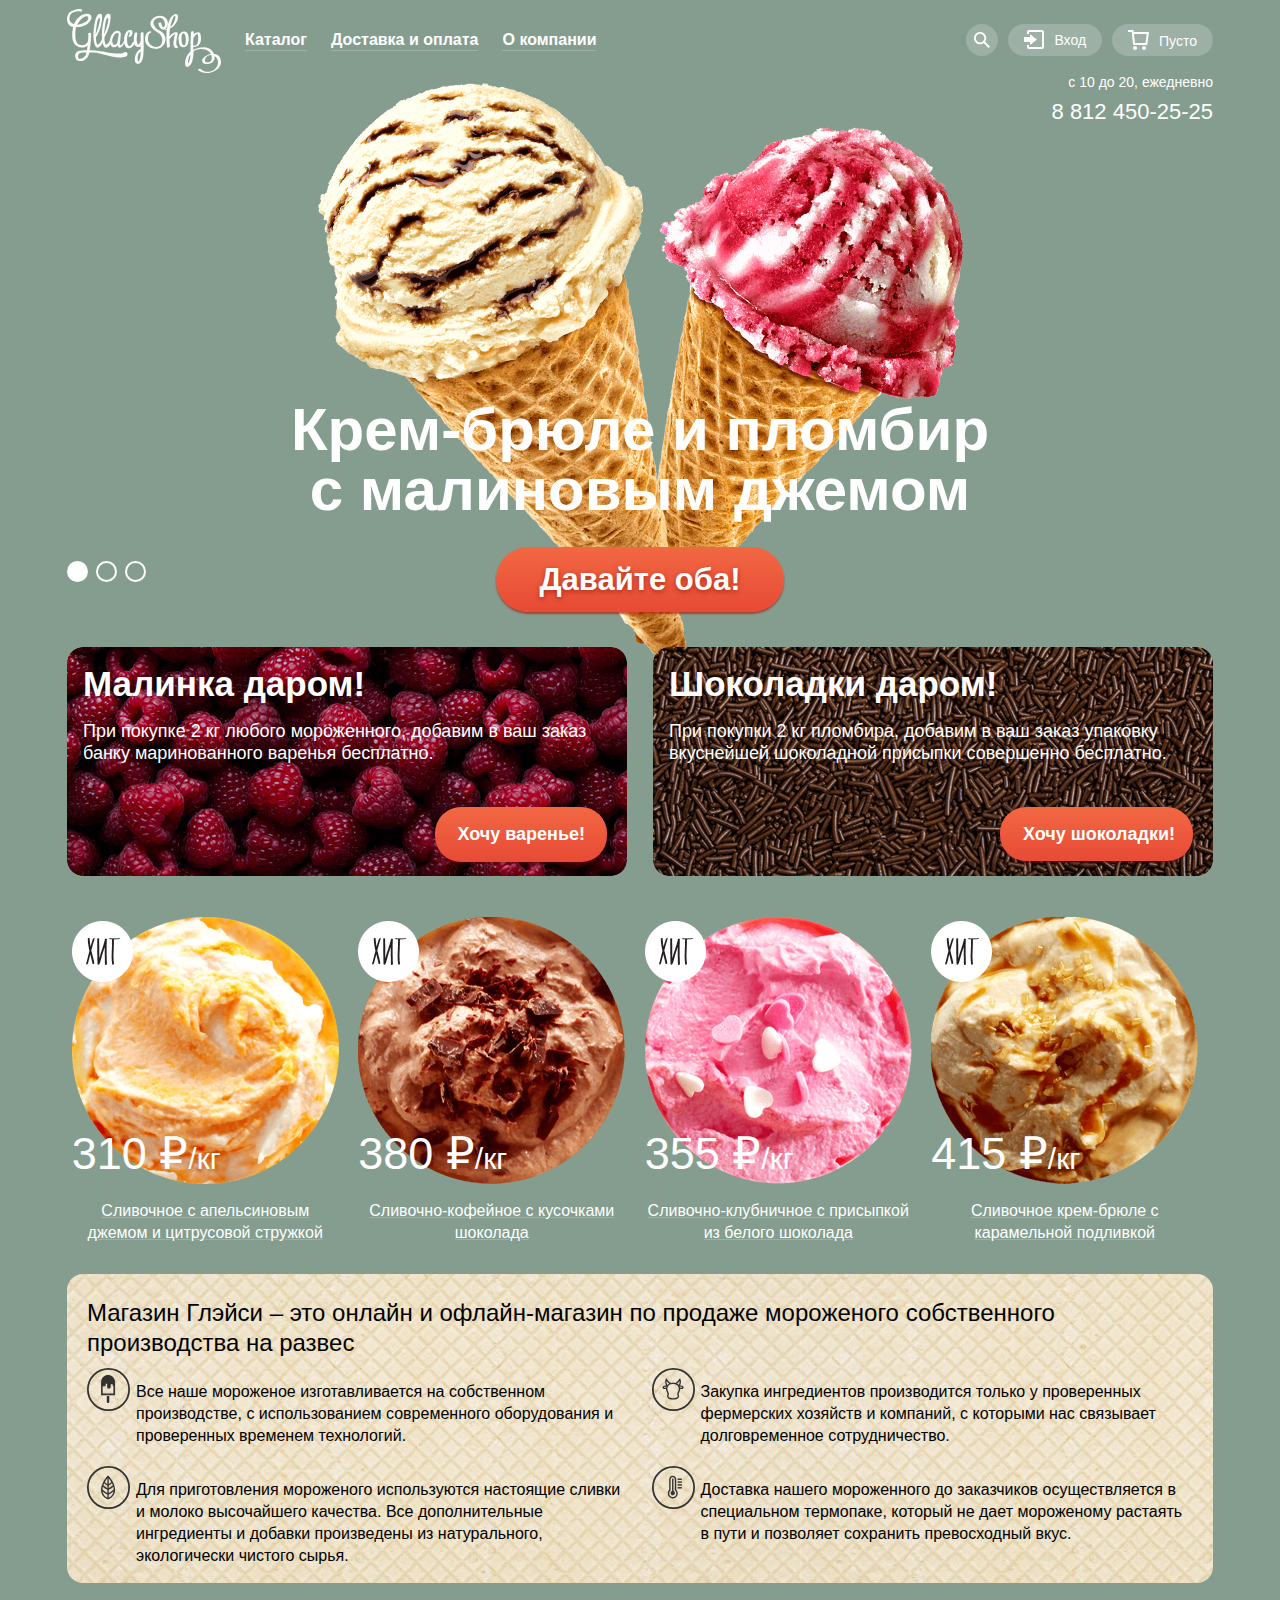
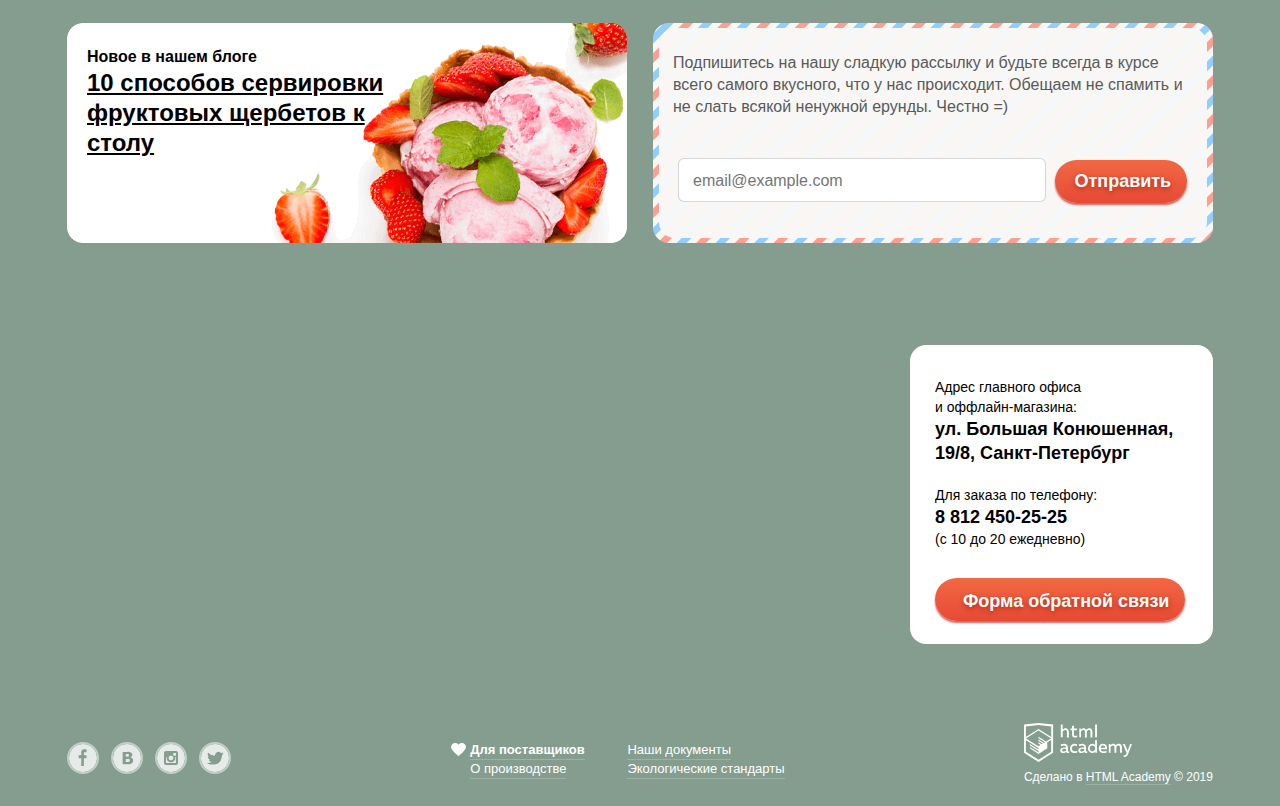
==== commit b0d4d596: "Правки #2" ====
--- a/index.html
+++ b/index.html
@@ -16,363 +16,298 @@
           <ul class="site-navigation">
             <li class="site-navigation-item"><a class="site-navigation-link line" href="catalog.html">Каталог</a>
               <ul class="submenu">
-                <li><a class="submenu-first" href="#">Новинки</a></li>
-                <li><a href="catalog.html">Сливочное</a></li>
-                <li><a href="#">Щербеты</a></li>
-                <li><a href="#">Фруктовый лед</a></li>
-                <li><a href="#">Мелорин</a></li>
+                <li>
+                  <a class="submenu-first" href="#">Новинки</a>
+                </li>
+                <li>
+                  <a href="catalog.html">Сливочное</a>
+                </li>
+                <li>
+                  <a href="#">Щербеты</a>
+                </li>
+                <li>
+                  <a href="#">Фруктовый лед</a>
+                </li>
+                <li>
+                  <a href="#">Мелорин</a>
+                </li>
               </ul>
             </li>
-            <li><a class="site-navigation-link line" href="#">Доставка и оплата</a></li>
-            <li><a class="site-navigation-link line" href="#">О компании</a></li>
+            <li>
+              <a class="site-navigation-link line" href="#">Доставка и оплата</a>
+            </li>
+            <li>
+              <a class="site-navigation-link line" href="#">О компании</a>
+            </li>
           </ul>
           <ul class="user-navigation">
-            <li class="user-navigation-item"><a  href="#"><svg class="user-navigation-pic" xmlns="http://www.w3.org/2000/svg" viewBox="0 0 16 16" width="16" height="16">
-              <path d="M 16 14.6652 L 11.0785 9.73294 C 11.9827 8.48188 12.3826 6.93501 12.1984 5.40134 C 12.0141 3.86767 11.2594 2.4601 10.0848 1.45982 C 8.91022 0.45954 7.40233 -0.0598191 5.86234 0.00548954 C 4.32234 0.0707982 2.86363 0.715967 1.77757 1.81212 C 0.691516 2.90827 0.0580813 4.3747 0.0038002 5.91849 C -0.050481 7.46228 0.478388 8.96976 1.48476 10.1398 C 2.49113 11.3098 3.90092 12.0563 5.43251 12.2301 C 6.96409 12.4039 8.50472 11.9922 9.74663 11.0772 L 14.6586 16 L 16 14.6652 Z M 6.08152 10.3767 C 5.24079 10.3767 4.41895 10.1268 3.71991 9.65874 C 3.02087 9.19063 2.47604 8.5253 2.15431 7.74687 C 1.83258 6.96844 1.7484 6.11188 1.91241 5.28551 C 2.07643 4.45913 2.48128 3.70006 3.07576 3.10427 C 3.67024 2.50849 4.42766 2.10276 5.25223 1.93838 C 6.0768 1.77401 6.93149 1.85837 7.70822 2.1808 C 8.48495 2.50324 9.14883 3.04927 9.61591 3.74983 C 10.083 4.4504 10.3323 5.27404 10.3323 6.11661 C 10.3298 7.24568 9.88115 8.3278 9.08451 9.12618 C 8.28788 9.92456 7.20813 10.3742 6.08152 10.3767 Z" />
-              </svg></a>
+            <li class="user-navigation-item">
+              <a href="#">
+                <svg class="user-navigation-pic" xmlns="http://www.w3.org/2000/svg" viewBox="0 0 16 16" width="16" height="16">
+                  <path d="M 16 14.6652 L 11.0785 9.73294 C 11.9827 8.48188 12.3826 6.93501 12.1984 5.40134 C 12.0141 3.86767 11.2594 2.4601 10.0848 1.45982 C 8.91022 0.45954 7.40233 -0.0598191 5.86234 0.00548954 C 4.32234 0.0707982 2.86363 0.715967 1.77757 1.81212 C 0.691516 2.90827 0.0580813 4.3747 0.0038002 5.91849 C -0.050481 7.46228 0.478388 8.96976 1.48476 10.1398 C 2.49113 11.3098 3.90092 12.0563 5.43251 12.2301 C 6.96409 12.4039 8.50472 11.9922 9.74663 11.0772 L 14.6586 16 L 16 14.6652 Z M 6.08152 10.3767 C 5.24079 10.3767 4.41895 10.1268 3.71991 9.65874 C 3.02087 9.19063 2.47604 8.5253 2.15431 7.74687 C 1.83258 6.96844 1.7484 6.11188 1.91241 5.28551 C 2.07643 4.45913 2.48128 3.70006 3.07576 3.10427 C 3.67024 2.50849 4.42766 2.10276 5.25223 1.93838 C 6.0768 1.77401 6.93149 1.85837 7.70822 2.1808 C 8.48495 2.50324 9.14883 3.04927 9.61591 3.74983 C 10.083 4.4504 10.3323 5.27404 10.3323 6.11661 C 10.3298 7.24568 9.88115 8.3278 9.08451 9.12618 C 8.28788 9.92456 7.20813 10.3742 6.08152 10.3767 Z" />
+                </svg>
+              </a>
               <ul class="form-search modal">
                 <li>
-                    <form action="https://echo.htmlacademy.ru" method="POST">
-                        <p>
-                            <label for="search_site" class="visually-hidden">Введите наименование</label>
-                            <input class="modal-iteraction form-search-input" type="search" id="search_site" placeholder="Крем-брюле">
-                        </p>
-                    </form>
+                  <form action="https://echo.htmlacademy.ru" method="POST">
+                    <p>
+                      <label for="search_site" class="visually-hidden">Введите наименование</label>
+                      <input class="modal-iteraction form-search-input" type="search" id="search_site" placeholder="Крем-брюле">
+                    </p>
+                  </form>
                 </li>
               </ul>
             </li>
-            <li class="user-navigation-login"><a href="#"><svg class="user-navigation-svg" xmlns="http://www.w3.org/2000/svg" viewBox="0 0 20 19" width="20" height="19">
-              <path d="M 6.04 14.88 L 12.96 9.5 L 6.04 4.13 V 7.04 H 0 V 11.96 H 6.04 V 14.88 Z" />
-              <path d="M 18 0 H 5 C 4.46957 0 3.96086 0.210714 3.58579 0.585786 C 3.21071 0.960859 3 1.46957 3 2 V 4 H 5 V 2 H 18 V 17 H 5 V 15 H 3 V 17 C 3 17.5304 3.21071 18.0391 3.58579 18.4142 C 3.96086 18.7893 4.46957 19 5 19 H 18 C 18.5304 19 19.0391 18.7893 19.4142 18.4142 C 19.7893 18.0391 20 17.5304 20 17 V 2 C 20 1.46957 19.7893 0.960859 19.4142 0.585786 C 19.0391 0.210714 18.5304 0 18 0 Z" />
-              </svg>Вход</a>
+            <li class="user-navigation-login">
+              <a href="#">
+                <svg class="user-navigation-svg" xmlns="http://www.w3.org/2000/svg" viewBox="0 0 20 19" width="20" height="19">
+                  <path d="M 6.04 14.88 L 12.96 9.5 L 6.04 4.13 V 7.04 H 0 V 11.96 H 6.04 V 14.88 Z" />
+                  <path d="M 18 0 H 5 C 4.46957 0 3.96086 0.210714 3.58579 0.585786 C 3.21071 0.960859 3 1.46957 3 2 V 4 H 5 V 2 H 18 V 17 H 5 V 15 H 3 V 17 C 3 17.5304 3.21071 18.0391 3.58579 18.4142 C 3.96086 18.7893 4.46957 19 5 19 H 18 C 18.5304 19 19.0391 18.7893 19.4142 18.4142 C 19.7893 18.0391 20 17.5304 20 17 V 2 C 20 1.46957 19.7893 0.960859 19.4142 0.585786 C 19.0391 0.210714 18.5304 0 18 0 Z" />
+                </svg>Вход
+              </a>
               <ul class="modal modal-login">
                 <li>
-                    <form class="login-form" action="https://echo.htmlacademy.ru" method="POST">
-                        <p>
-                            <label for="login-login" class="visually-hidden">Введите логин</label>
-                            <input class="modal-iteraction" id="login-login" type="email" name="login" placeholder="email@example.com">
-                        </p>
-                        <p>
-                            <label for="login-password" class="visually-hidden">Введите пароль</label>
-                            <input class="modal-iteraction" id="login-password" type="password" name="password" placeholder="******">
-                        </p>
-                        <button class="modal-button button button-input" type="submit">Войти</button>
-                        <a class="restore" href="#">Забыли пароль?</a>
-                        <a class="restore" href="#">Новая регистрация</a>
-                    </form>
+                  <form class="login-form" action="https://echo.htmlacademy.ru" method="POST">
+                    <p>
+                      <label for="login-login" class="visually-hidden">Введите логин</label>
+                      <input class="modal-iteraction" id="login-login" type="email" name="login" placeholder="email@example.com">
+                    </p>
+                    <p>
+                      <label for="login-password" class="visually-hidden">Введите пароль</label>
+                      <input class="modal-iteraction" id="login-password" type="password" name="password" placeholder="******">
+                    </p>
+                    <button class="modal-button button button-input" type="submit">Войти</button>
+                    <a class="restore" href="#">Забыли пароль?</a>
+                    <a class="restore" href="#">Новая регистрация</a>
+                  </form>
                 </li>
               </ul>
             </li>
-            <li class="user-navigation-truck"><a href="#"><svg class="user-navigation-svg" xmlns="http://www.w3.org/2000/svg" viewBox="0 0 21 20" width="21" height="20">
-              <path d="M 5.70345 2 L 5.46161 0 H 0 V 2 H 3.66795 L 5.17946 15 H 19.2869 L 21 2 H 5.70345 Z M 17.5034 13 H 6.97313 L 5.96545 4 H 18.6924 L 17.5034 13 Z" />
-              <path d="M 7.03359 20 C 8.14664 20 9.04894 19.1046 9.04894 18 C 9.04894 16.8954 8.14664 16 7.03359 16 C 5.92054 16 5.01823 16.8954 5.01823 18 C 5.01823 19.1046 5.92054 20 7.03359 20 Z" />
-              <path d="M 16.1027 20 C 17.2157 20 18.118 19.1046 18.118 18 C 18.118 16.8954 17.2157 16 16.1027 16 C 14.9896 16 14.0873 16.8954 14.0873 18 C 14.0873 19.1046 14.9896 20 16.1027 20 Z" />
-              </svg>Пусто</a></li>
+            <li class="user-navigation-truck">
+              <a href="#">
+                <svg class="user-navigation-svg" xmlns="http://www.w3.org/2000/svg" viewBox="0 0 21 20" width="21" height="20">
+                  <path d="M 5.70345 2 L 5.46161 0 H 0 V 2 H 3.66795 L 5.17946 15 H 19.2869 L 21 2 H 5.70345 Z M 17.5034 13 H 6.97313 L 5.96545 4 H 18.6924 L 17.5034 13 Z" />
+                  <path d="M 7.03359 20 C 8.14664 20 9.04894 19.1046 9.04894 18 C 9.04894 16.8954 8.14664 16 7.03359 16 C 5.92054 16 5.01823 16.8954 5.01823 18 C 5.01823 19.1046 5.92054 20 7.03359 20 Z" />
+                  <path d="M 16.1027 20 C 17.2157 20 18.118 19.1046 18.118 18 C 18.118 16.8954 17.2157 16 16.1027 16 C 14.9896 16 14.0873 16.8954 14.0873 18 C 14.0873 19.1046 14.9896 20 16.1027 20 Z" />
+                </svg>Пусто
+              </a>
+            </li>
           </ul>
         </header>
-        <div>
-          <section class="main-slide">
-            <div class="main-slaider-info">
-              <p>с 10 до 20, ежедневно</p>
-              <a href="tel:88124502525">8 812 450-25-25</a>
+        <main>
+          <div>
+            <section class="main-slide">
+              <div class="main-slaider-info">
+                <p>с 10 до 20, ежедневно</p>
+                <a href="tel:88124502525">8 812 450-25-25</a>
+              </div>
+              <!--Слайдер-->
+              <ul class="slide-list">
+                <li class="slide-item slide slide-current">
+                  <h3 class="slide-title">Крем-брюле и пломбир с малиновым джемом</h3>
+                  <a class="button-slide button" href="#">Давайте оба!</a>
+                </li>
+                <li class="slide-item slide">
+                  <h3 class="slide-title">Шоколадный пломбир и лимонный сорбет</h3>
+                  <a class="button-slide button" href="#">Давайте оба!</a>
+                </li>
+                <li class="slide-item slide">
+                  <h3 class="slide-title">Пломбир с помадкой и клубничный щербет</h3>
+                  <a class="button-slide button" href="#">Давайте оба!</a>
+                </li>
+              </ul>
+              <div class="slide-controls">
+                <button  class="current" type="button" aria-label="Первый слайд"></button>
+                <button type="button" aria-label="второй слайд"></button>
+                <button type="button" aria-label="Третий слайд"></button>
+              </div>
+            </section>
+          </div>
+          </div>
+          <div class="stock">
+            <section class="stock-left">
+              <h2>Малинка даром!</h2>
+              <p>При покупке 2 кг любого мороженного, добавим в ваш заказ банку маринованного варенья бесплатно.</p>
+              <a class="button" href="#">Хочу варенье!</a>
+            </section>
+            <section class="stock-left stock-right">
+              <h2>Шоколадки даром!</h2>
+              <p>При покупки 2 кг пломбира, добавим в ваш заказ упаковку вкуснейшей шоколадной присыпки совершенно бесплатно.</p>
+              <a class="button" href="#">Хочу шоколадки!</a>
+            </section>
+          </div>
+          </div>
+            <section class="catalog section-width">
+              <ul class="catalog-hit">
+              <li class="catalog-hit-list">
+                <p>
+                  <img class="catalog-hit-img" src="img/small-hit.png" alt="Хит" width="61" height="61">
+                  <img class="catalog-hit-item" src="img/hit1.png" alt="Сливочное" width="267" height="267">
+                </p>
+                <p class="price">310 <span>/кг</span></p>
+                <p class="title">Сливочное с апельсиновым джемом и цитрусовой стружкой</p>
+                <a href="#" class="button-view button">Быстрый просмотр</a>
+              </li>
+              <li class="catalog-hit-list">
+                <p>
+                  <img class="catalog-hit-img" src="img/small-hit.png" alt="Хит" width="61" height="61">
+                  <img class="catalog-hit-item" src="img/hit2.png" alt="Сливочно-кофейное" width="267" height="267">
+                </p>
+                <p class="price">380 <span>/кг</span></p>
+                <p class="title">Сливочно-кофейное с кусочками шоколада</p>
+                <a href="#" class="button-view button">Быстрый просмотр</a>
+              </li>
+              <li class="catalog-hit-list">
+                <p>
+                  <img class="catalog-hit-img" src="img/small-hit.png" alt="Хит" width="61" height="61">
+                  <img class="catalog-hit-item" src="img/hit3.png" alt="Сливочно-клубничное" width="267" height="267">
+                </p>
+                <p class="price">355 <span>/кг</span></p>
+                <p class="title">Сливочно-клубничное с присыпкой из белого шоколада</p>
+                <a href="#" class="button-view button">Быстрый просмотр</a>
+              </li>
+              <li class="catalog-hit-list">
+                <p>
+                  <img class="catalog-hit-img" src="img/small-hit.png" alt="Хит" width="61" height="61">
+                  <img class="catalog-hit-item" src="img/hit4.png" alt="Сливочное крем-брюле" width="267" height="267">
+                </p>
+                <p class="price">415 <span>/кг</span></p>
+                <p class="title">Сливочное крем-брюле с карамельной подливкой</p>
+                <a href="#" class="button-view button">Быстрый просмотр</a>
+              </li>
+            </ul>
+          </section>
+          <section class="info section-width">
+            <h3>Магазин Глэйси – это онлайн и офлайн-магазин по продаже мороженого собственного производства на развес</h3>
+            <ul class="info-advantage">
+              <li class="info-advantage1">
+                <img src="img/icon-ice.svg" alt="Собственное производство" width="49" height="49">
+                <p>Все наше мороженое изготавливается на собственном производстве, с использованием современного оборудования и проверенных временем технологий.</p>
+              </li>
+              <li class="info-advantage3">
+                <img src="img/icon-cow.svg" alt="Проверенные ингредиенты" width="49" height="49">
+                <p>Закупка ингредиентов производится только у проверенных фермерских хозяйств и компаний, с которыми нас связывает долговременное сотрудничество.</p>
+              </li>
+              <li class="info-advantage2">
+                <img src="img/icon-leaf.svg" alt="Качественные продукты" width="49" height="49">
+                <p>Для приготовления мороженого используются настоящие сливки и молоко высочайшего качества. Все дополнительные ингредиенты и добавки произведены из натурального, экологически чистого сырья.</p>
+              </li>
+              <li class="info-advantage4">
+                <img src="img/icon-therm.svg" alt="Доставка" width="49" height="49">
+                <p>Доставка нашего мороженного до заказчиков осуществляется в специальном термопаке, который не дает мороженому растаять в пути и позволяет сохранить превосходный вкус.</p>
+              </li>
+            </ul>
+          </section>
+          <div class="article-subscription section-width">
+            <article>
+              <h4>Новое в нашем блоге</h4>
+              <a href="#">10 способов сервировки фруктовых щербетов к столу</a>
+            </article>
+            <section class="col-subscription">
+              <p class="col-subscription-text">Подпишитесь на нашу сладкую рассылку и будьте всегда в курсе всего самого вкусного, что у нас происходит. Обещаем не спамить и не слать всякой ненужной ерунды. Честно =)</p>
+              <form action="https://echo.htmlacademy.ru" method="POST">
+                <p>
+                  <label for="subscription" class="visually-hidden">Введите ваш email</label>
+                  <input class="form-input modal-iteraction" type="email" id="subscription" placeholder="email@example.com">
+                  <button class="btn button" type="submit">Отправить</button>
+                </p>
+              </form>
+            </section>
+          </div>
+          <section class="map">
+            <iframe src="https://www.google.com/maps/embed?pb=!1m18!1m12!1m3!1d999.3032094948753!2d30.321738480694716!3d59.938672815224635!2m3!1f0!2f0!3f0!3m2!1i1024!2i768!4f13.1!3m3!1m2!1s0x4696310fca145cc1%3A0x42b32648d8238007!2z0JHQvtC70YzRiNCw0Y8g0JrQvtC90Y7RiNC10L3QvdCw0Y8g0YPQuy4sIDE5LzgsINCh0LDQvdC60YIt0J_QtdGC0LXRgNCx0YPRgNCzLCDQoNC-0YHRgdC40Y8sIDE5MTE4Ng!5e0!3m2!1sru!2sby!4v1592342216745!5m2!1sru!2sby" width="100%" height="430" frameborder="0" style="border:0;" allowfullscreen="allowfullscreen" title="Офис компании по адресу ул. Большая Конюшенная 19/8, Санкт-Петербург" aria-hidden="false" tabindex="0"></iframe>
+            <div>
+              <p class="map-text text-info">Адрес главного офиса и оффлайн-магазина:</p> 
+              <p class="map-address">ул. Большая Конюшенная, 19/8, Санкт-Петербург</p>
+              <p class="text-info">Для заказа по телефону:</p>
+              <a class="phone" href="tel:88124502525">8 812 450-25-25</a>
+              <p class="text-info map-time">(c 10 до 20 ежедневно)</p>
+              <a href="#" class="btn button btn-feedback">Форма обратной связи</a>
             </div>
-            <!--Слайдер-->
-            <ul class="slide-list">
-              <li class="slide-item slide slide-current">
-                <h3 class="slide-title">Крем-брюле и пломбир с малиновым джемом</h3>
-                <a class="button-slide button" href="#">Давайте оба!</a>
-              </li>
-              <li class="slide-item slide">
-                <h3 class="slide-title">Шоколадный пломбир и лимонный сорбет</h3>
-                <a class="button-slide button href="#">Давайте оба!</a>
-              </li>
-              <li class="slide-item slide">
-                <h3 class="slide-title">Пломбир с помадкой и клубничный щербет</h3>
-                <a class="button-slide button" href="#">Давайте оба!</a>
+          </section>
+        </main>
+        <footer class="footer section-width">
+          <section class="footer-icon">
+            <ul class="footer-icon-list">
+              <li class="footer-icon-list-item">
+                <a href="#">
+                  <svg xmlns="http://www.w3.org/2000/svg" viewBox="0 0 32 32" width="32" height="32">
+                    <path d="M 16 0 C 12.8355 0 9.74207 0.938384 7.11088 2.69649 C 4.4797 4.45459 2.42894 6.95345 1.21793 9.87706 C 0.0069325 12.8007 -0.309921 16.0177 0.307443 19.1214 C 0.924806 22.2251 2.44866 25.0761 4.6863 27.3137 C 6.92394 29.5513 9.77487 31.0752 12.8786 31.6926 C 15.9823 32.3099 19.1993 31.9931 22.1229 30.7821 C 25.0466 29.5711 27.5454 27.5203 29.3035 24.8891 C 31.0616 22.2579 32 19.1645 32 16 C 32 11.7565 30.3143 7.68687 27.3137 4.68629 C 24.3131 1.68571 20.2435 0 16 0 Z M 20.06 9.45 H 17 V 12.9 H 20 V 16.34 H 17 V 25 H 14 V 16.34 H 11 V 12.9 H 14 V 9.45 C 13.9449 8.59575 14.2291 7.75426 14.7908 7.1083 C 15.3525 6.46234 16.1464 6.06407 17 6 H 20 V 9.45 H 20.06 Z" />
+                  </svg>
+                </a>
+              </li>
+              <li class="footer-icon-list-item">
+                <a href="#">
+                  <svg xmlns="http://www.w3.org/2000/svg" viewBox="0 0 32 32" width="32" height="32">
+                    <path d="M 16.64 14.49 C 16.9652 14.4904 17.2875 14.4293 17.59 14.31 C 17.8645 14.2077 18.0922 14.0085 18.23 13.75 C 18.3343 13.4964 18.3854 13.2241 18.38 12.95 C 18.376 12.7057 18.3143 12.4659 18.2 12.25 C 18.0714 12.0066 17.8523 11.8235 17.59 11.74 C 17.2687 11.627 16.9306 11.5695 16.59 11.57 H 14.59 V 14.57 H 15.16 C 15.75 14.52 16.24 14.51 16.64 14.49 Z" />
+                    <path d="M 18.12 17.08 C 17.751 17.0101 17.3752 16.9832 17 17 H 14.61 V 20.5 H 17.06 C 17.4757 20.4953 17.8865 20.4104 18.27 20.25 C 18.591 20.1392 18.8632 19.9199 19.04 19.63 C 19.1865 19.3527 19.2621 19.0436 19.26 18.73 C 19.2753 18.3782 19.1848 18.0298 19 17.73 C 18.7922 17.4167 18.4806 17.1865 18.12 17.08 Z" />
+                    <path d="M 16 0 C 12.8355 0 9.74207 0.938384 7.11088 2.69649 C 4.4797 4.45459 2.42894 6.95345 1.21793 9.87706 C 0.0069325 12.8007 -0.309921 16.0177 0.307443 19.1214 C 0.924806 22.2251 2.44866 25.0761 4.6863 27.3137 C 6.92394 29.5513 9.77487 31.0752 12.8786 31.6926 C 15.9823 32.3099 19.1993 31.9931 22.1229 30.7821 C 25.0466 29.5711 27.5454 27.5203 29.3035 24.8891 C 31.0616 22.2579 32 19.1645 32 16 C 32 11.7565 30.3143 7.68687 27.3137 4.68629 C 24.3131 1.68571 20.2435 0 16 0 Z M 22.6 20.53 C 22.3376 21.056 21.9537 21.5119 21.48 21.86 C 20.9342 22.2714 20.3122 22.5705 19.65 22.74 C 18.8286 22.9383 17.9848 23.029 17.14 23.01 H 11 V 9 H 16.45 C 17.2781 8.9868 18.1063 9.02354 18.93 9.11 C 19.473 9.19401 19.9994 9.36273 20.49 9.61 C 20.9868 9.84615 21.4013 10.2258 21.68 10.7 C 21.9455 11.1728 22.0801 11.7079 22.07 12.25 C 22.0819 12.8916 21.8931 13.5209 21.53 14.05 C 21.1452 14.588 20.6142 15.0045 20 15.25 V 15.32 C 20.8272 15.4588 21.5898 15.8541 22.18 16.45 C 22.7295 17.0712 23.0163 17.8815 22.98 18.71 C 23.0043 19.3386 22.8738 19.9636 22.6 20.53 Z" />
+                  </svg>
+                </a>
+              </li>
+              <li class="footer-icon-list-item">
+                <a href="#">
+                  <svg xmlns="http://www.w3.org/2000/svg" fill="none" viewBox="0 0 32 32" width="32" height="32">
+                    <g>
+                      <path d="M 20.92 16 C 20.92 17.3155 20.3974 18.5771 19.4673 19.5072 C 18.5371 20.4374 17.2755 20.96 15.96 20.96 C 14.6445 20.96 13.3829 20.4374 12.4528 19.5072 C 11.5226 18.5771 11 17.3155 11 16 C 11.001 15.6158 11.048 15.233 11.14 14.86 H 10.24 V 21.7 H 21.64 V 14.86 H 20.74 C 20.8406 15.2325 20.901 15.6147 20.92 16 Z" />
+                      <path d="M 16 18.66 C 16.5252 18.656 17.0375 18.4967 17.4723 18.202 C 17.9071 17.9073 18.245 17.4905 18.4432 17.0042 C 18.6415 16.5178 18.6913 15.9836 18.5864 15.4689 C 18.4816 14.9542 18.2266 14.4821 17.8539 14.1121 C 17.4811 13.7421 17.0071 13.4908 16.4916 13.3897 C 15.9762 13.2887 15.4424 13.3425 14.9575 13.5445 C 14.4726 13.7464 14.0584 14.0873 13.7669 14.5243 C 13.4755 14.9613 13.32 15.4748 13.32 16 C 13.3213 16.3506 13.3917 16.6976 13.5271 17.021 C 13.6625 17.3444 13.8602 17.638 14.1091 17.8851 C 14.358 18.1321 14.653 18.3276 14.9775 18.4606 C 15.3019 18.5936 15.6494 18.6613 16 18.66 Z" />
+                      <path d="M 21.68 10.3 H 18.64 V 13.34 H 21.68 V 10.3 Z" />
+                      <path d="M 16 0 C 12.8355 0 9.74207 0.938384 7.11088 2.69649 C 4.4797 4.45459 2.42894 6.95345 1.21793 9.87706 C 0.0069325 12.8007 -0.309921 16.0177 0.307443 19.1214 C 0.924806 22.2251 2.44866 25.0761 4.6863 27.3137 C 6.92394 29.5513 9.77487 31.0752 12.8786 31.6926 C 15.9823 32.3099 19.1993 31.9931 22.1229 30.7821 C 25.0466 29.5711 27.5454 27.5203 29.3035 24.8891 C 31.0616 22.2579 32 19.1645 32 16 C 32 11.7565 30.3143 7.68687 27.3137 4.68629 C 24.3131 1.68571 20.2435 0 16 0 Z M 24 21.7 C 24.0027 22.0045 23.9444 22.3064 23.8285 22.588 C 23.7127 22.8696 23.5416 23.1251 23.3253 23.3395 C 23.1091 23.5539 22.8521 23.7228 22.5695 23.8362 C 22.2869 23.9497 21.9845 24.0054 21.68 24 H 10.28 C 9.97928 23.9987 9.68175 23.9382 9.40442 23.8219 C 9.12709 23.7056 8.87537 23.5358 8.66366 23.3222 C 8.45194 23.1086 8.28436 22.8554 8.17049 22.5771 C 8.05662 22.2988 7.99869 22.0007 8.00001 21.7 V 10.3 C 7.99869 9.99927 8.05662 9.70123 8.17049 9.42289 C 8.28436 9.14455 8.45194 8.89137 8.66366 8.67779 C 8.87537 8.46422 9.12709 8.29443 9.40442 8.17814 C 9.68175 8.06184 9.97928 8.00131 10.28 8 H 21.67 C 21.9749 7.99467 22.2778 8.0503 22.561 8.16362 C 22.8441 8.27694 23.1017 8.44568 23.3188 8.65992 C 23.5358 8.87416 23.7079 9.12959 23.8249 9.41123 C 23.9418 9.69287 24.0014 9.99504 24 10.3 V 21.7 Z" />
+                    </g>
+                  </svg>
+                </a>
+              </li>
+              <li class="footer-icon-list-item">
+                <a href="#">
+                  <svg xmlns="http://www.w3.org/2000/svg" viewBox="0 0 32 32" width="32" height="32">
+                    <path d="M 16 0 C 12.8355 0 9.74207 0.938384 7.11088 2.69649 C 4.4797 4.45459 2.42894 6.95345 1.21793 9.87706 C 0.0069325 12.8007 -0.309921 16.0177 0.307443 19.1214 C 0.924806 22.2251 2.44866 25.0761 4.6863 27.3137 C 6.92394 29.5513 9.77487 31.0752 12.8786 31.6926 C 15.9823 32.3099 19.1993 31.9931 22.1229 30.7821 C 25.0466 29.5711 27.5454 27.5203 29.3035 24.8891 C 31.0616 22.2579 32 19.1645 32 16 C 32 11.7565 30.3143 7.68687 27.3137 4.68629 C 24.3131 1.68571 20.2435 0 16 0 Z M 23.94 12.81 C 23.69 19.33 20.48 23.64 12.94 23.51 H 12.46 C 12.01 23.51 7.91001 23.07 7.11001 21.69 C 8.8989 21.9555 10.7228 21.5494 12.23 20.55 C 11.18 20.26 9.31001 20.09 8.98001 17.7 C 9.39279 17.8642 9.84415 17.9058 10.28 17.82 C 9.00001 17 7.53001 16.3 7.61001 14.17 C 8.02796 14.4893 8.54454 14.652 9.07001 14.63 C 8.30001 14.4 6.92001 11.39 8.07001 9.85 C 10.07 11.64 12.14 13.33 15.87 13.49 C 16.1 11.28 17.11 9.79 19.04 9.17 C 19.7375 8.93332 20.4908 8.91568 21.1986 9.11946 C 21.9065 9.32323 22.5351 9.73867 23 10.31 C 23.74 10.08 24.45 9.84 25.19 9.62 C 25.1758 9.95711 25.0846 10.2865 24.9234 10.5829 C 24.7622 10.8793 24.5353 11.1349 24.26 11.33 C 24.5167 11.3601 24.7768 11.3336 25.0221 11.2524 C 25.2674 11.1712 25.492 11.0372 25.68 10.86 C 25.5628 11.2985 25.3443 11.7034 25.0421 12.0421 C 24.7399 12.3808 24.3624 12.6438 23.94 12.81 Z" />
+                  </svg>
+                 </a>
               </li>
             </ul>
-            <div class="slide-controls">
-              <button  class="current" type="button" aria-label="Первый слайд"></button>
-              <button type="button" aria-label="второй слайд"></button>
-              <button type="button" aria-label="Третий слайд"></button>
-            </div>
-          </section>
-        </div>
-      </div>
-      <div class="stock">
-      <section class="stock-left">
-        <h2>Малинка даром!</h2>
-        <p>При покупке 2 кг любого мороженного, добавим в ваш заказ банку маринованного варенья бесплатно.</p>
-        <a class="button" href="#">Хочу варенье!</a>
-      </section>
-      <section class="stock-left stock-right">
-        <h2>Шоколадки даром!</h2>
-        <p>При покупки 2 кг пломбира, добавим в ваш заказ упаковку вкуснейшей шоколадной присыпки совершенно бесплатно.</p>
-        <a class="button" href="#">Хочу шоколадки!</a>
-      </section>
-      </div>
-    </div>
-      <section class="catalog section-width">
-        <ul class="catalog-hit">
-          <li class="catalog-hit-list">
-            <p>
-              <img class="catalog-hit-img" src="img/small-hit.png" alt="Хит" width="61" height="61">
-              <img class="catalog-hit-item" src="img/hit1.png" alt="Сливочное" width="267" height="267">
-            </p>
-            <p class="price">310 <span>/кг</span></p>
-            <p class="title">Сливочное с апельсиновым джемом и цитрусовой стружкой</p>
-            <a href="#" class="button-view button">Быстрый просмотр</a>
-          </li>
-          <li class="catalog-hit-list">
-            <p>
-              <img class="catalog-hit-img" src="img/small-hit.png" alt="Хит" width="61" height="61">
-              <img class="catalog-hit-item" src="img/hit2.png" alt="Сливочно-кофейное" width="267" height="267">
-            </p>
-            <p class="price">380 <span>/кг</span></p>
-            <p class="title">Сливочно-кофейное с кусочками шоколада</p>
-            <a href="#" class="button-view button">Быстрый просмотр</a>
-          </li>
-          <li class="catalog-hit-list">
-            <p>
-              <img class="catalog-hit-img" src="img/small-hit.png" alt="Хит" width="61" height="61">
-              <img class="catalog-hit-item" src="img/hit3.png" alt="Сливочно-клубничное" width="267" height="267">
-            </p>
-            <p class="price">355 <span>/кг</span></p>
-            <p class="title">Сливочно-клубничное с присыпкой из белого шоколада</p>
-            <a href="#" class="button-view button">Быстрый просмотр</a>
-          </li>
-          <li class="catalog-hit-list">
-            <p>
-              <img class="catalog-hit-img" src="img/small-hit.png" alt="Хит" width="61" height="61">
-              <img class="catalog-hit-item" src="img/hit4.png" alt="Сливочное крем-брюле" width="267" height="267">
-            </p>
-            <p class="price">415 <span>/кг</span></p>
-            <p class="title">Сливочное крем-брюле с карамельной подливкой</p>
-            <a href="#" class="button-view button">Быстрый просмотр</a>
-          </li>
-        </ul>
-      </section>
-      <section class="info section-width">
-        <h3>Магазин Глэйси – это онлайн и офлайн-магазин по продаже мороженого собственного производства на развес</h3>
-        <ul class="info-advantage">
-          <li class="info-advantage1">
-            <img src="img/icon-ice.svg" alt="Собственное производство" width="49" height="49">
-            <p>Все наше мороженое изготавливается на собственном производстве, с использованием современного оборудования и проверенных временем технологий.</div>
-          </li>
-          <li class="info-advantage3">
-            <img src="img/icon-cow.svg" alt="Проверенные ингредиенты" width="49" height="49">
-            <p>Закупка ингредиентов производится только у проверенных фермерских хозяйств и компаний, с которыми нас связывает долговременное сотрудничество.</p>
-          </li>
-          <li class="info-advantage2">
-            <img src="img/icon-leaf.svg" alt="Качественные продукты" width="49" height="49">
-            <p>Для приготовления мороженого используются настоящие сливки и молоко высочайшего качества. Все дополнительные ингредиенты и добавки произведены из натурального, экологически чистого сырья.</p>
-          </li>
-          <li class="info-advantage4">
-            <img src="img/icon-therm.svg" alt="Доставка" width="49" height="49">
-            <p>Доставка нашего мороженного до заказчиков осуществляется в специальном термопаке, который не дает мороженому растаять в пути и позволяет сохранить превосходный вкус.</p>
-          </li>
-        </ul>
-      </section>
-      <div class="article-subscription section-width">
-      <article>
-        <h4>Новое в нашем блоге</h4>
-        <a href="#">10 способов сервировки фруктовых щербетов к столу</a>
-      </article>
-      <section class="col-subscription">
-        <p class="col-subscription-text">Подпишитесь на нашу сладкую рассылку и будьте всегда в курсе всего самого вкусного, что у нас происходит. Обещаем не спамить и не слать всякой ненужной ерунды. Честно =)</p>
+          </section>
+          <section class="footer-about"> 
+            <ul class="footer-about-list">
+              <li class="footer-about-list-item"> 
+                <a href="#" class="links-hover-click">Для поставщиков</a>         
+              </li>
+              <li>
+                <a href="#" class="links-hover-click">Наши документы</a>
+              </li>
+              <li>
+                <a href="#" class="links-hover-click">О производстве</a>
+              </li>
+              <li>
+                <a href="#" class="links-hover-click">Экологические стандарты</a>
+              </li>
+            </ul>
+          </section>
+          <section class="developer">
+            <a class="developer-logo" href="https://htmlacademy.ru/intensive/htmlcss"><img src="img/logo-acad.svg" alt="Html Academy" width="108" height="39"></a>  
+            <p>Сделано в <a class="developer-academy links-hover-click" href="https://htmlacademy.ru/intensive/htmlcss">HTML Academy</a> &copy; 2019</p>
+          </section>
+        </footer>
+
+      <!--Форма обратной связи -->
+      <section class="form-feedback modal">
+        <h2>Мы обязательно вам ответим!</h2>
         <form action="https://echo.htmlacademy.ru" method="POST">
           <p>
-            <label for="subscription" class="visually-hidden">Введите ваш email</label>
-            <input class="form-input modal-iteraction" type="email" id="subscription" placeholder="email@example.com">
-            <button class="btn button" type="submit">Отправить</button>
+            <label for="feedback-name" class="visually-hidden">Имя Фамилия</label>
+            <input class="modal-iteraction" id="feedback-name" type="text" name="name" placeholder="Имя Фамилия" required> 
           </p>
+          <p>
+            <label for="feedback-email" class="visually-hidden">Введите ваш email</label>
+            <input class="modal-iteraction" id="feedback-email" type="email" name="email" placeholder="email@example.com" required>
+          </p>
+          <p>
+            <label for="feedback-text" class="visually-hidden">Введите текст в свободной форме</label>
+            <textarea class="modal-iteraction" name="message" id="feedback-text" cols="30" rows="6" placeholder="В свободной форме"></textarea>
+          </p>
+          <button class="btn button" type="submit">Отправить</button>
         </form>
+        <button class="button-close modal-close" type="button" aria-label="Закрыть"></button>
       </section>
-    </div>
-      <section class="map">
-        <iframe src="https://www.google.com/maps/embed?pb=!1m18!1m12!1m3!1d999.3032094948753!2d30.321738480694716!3d59.938672815224635!2m3!1f0!2f0!3f0!3m2!1i1024!2i768!4f13.1!3m3!1m2!1s0x4696310fca145cc1%3A0x42b32648d8238007!2z0JHQvtC70YzRiNCw0Y8g0JrQvtC90Y7RiNC10L3QvdCw0Y8g0YPQuy4sIDE5LzgsINCh0LDQvdC60YIt0J_QtdGC0LXRgNCx0YPRgNCzLCDQoNC-0YHRgdC40Y8sIDE5MTE4Ng!5e0!3m2!1sru!2sby!4v1592342216745!5m2!1sru!2sby" width="100%" height="430" frameborder="0" style="border:0;" allowfullscreen="allowfullscreen" title="Офис компании по адресу ул. Большая Конюшенная 19/8, Санкт-Петербург" aria-hidden="false" tabindex="0"></iframe>
-        <div>
-            <p class="map-text text-info">Адрес главного офиса и оффлайн-магазина:</p> 
-            <p class="map-address">ул. Большая Конюшенная, 19/8, Санкт-Петербург</p>
-            <p class="text-info">Для заказа по телефону:</p>
-            <a class="phone" href="tel:88124502525">8 812 450-25-25</a>
-            <p class="text-info map-time">(c 10 до 20 ежедневно)</p>
-            <a href="#" class="btn button btn-feedback">Форма обратной связи</a>
-        </div>
-      </section>
-    </main>
-    <footer class="footer section-width">
-      <section class="footer-icon">
-        <ul class="footer-icon-list">
-          <li class="footer-icon-list-item">
-            <a href="#">
-              <svg xmlns="http://www.w3.org/2000/svg" viewBox="0 0 32 32" width="32" height="32">
-                <path d="M 16 0 C 12.8355 0 9.74207 0.938384 7.11088 2.69649 C 4.4797 4.45459 2.42894 6.95345 1.21793 9.87706 C 0.0069325 12.8007 -0.309921 16.0177 0.307443 19.1214 C 0.924806 22.2251 2.44866 25.0761 4.6863 27.3137 C 6.92394 29.5513 9.77487 31.0752 12.8786 31.6926 C 15.9823 32.3099 19.1993 31.9931 22.1229 30.7821 C 25.0466 29.5711 27.5454 27.5203 29.3035 24.8891 C 31.0616 22.2579 32 19.1645 32 16 C 32 11.7565 30.3143 7.68687 27.3137 4.68629 C 24.3131 1.68571 20.2435 0 16 0 Z M 20.06 9.45 H 17 V 12.9 H 20 V 16.34 H 17 V 25 H 14 V 16.34 H 11 V 12.9 H 14 V 9.45 C 13.9449 8.59575 14.2291 7.75426 14.7908 7.1083 C 15.3525 6.46234 16.1464 6.06407 17 6 H 20 V 9.45 H 20.06 Z" />
-              </svg>
-            </a>
-          </li>
-          <li class="footer-icon-list-item">
-            <a href="#">
-              <svg xmlns="http://www.w3.org/2000/svg" viewBox="0 0 32 32" width="32" height="32">
-                <path d="M 16.64 14.49 C 16.9652 14.4904 17.2875 14.4293 17.59 14.31 C 17.8645 14.2077 18.0922 14.0085 18.23 13.75 C 18.3343 13.4964 18.3854 13.2241 18.38 12.95 C 18.376 12.7057 18.3143 12.4659 18.2 12.25 C 18.0714 12.0066 17.8523 11.8235 17.59 11.74 C 17.2687 11.627 16.9306 11.5695 16.59 11.57 H 14.59 V 14.57 H 15.16 C 15.75 14.52 16.24 14.51 16.64 14.49 Z" />
-                <path d="M 18.12 17.08 C 17.751 17.0101 17.3752 16.9832 17 17 H 14.61 V 20.5 H 17.06 C 17.4757 20.4953 17.8865 20.4104 18.27 20.25 C 18.591 20.1392 18.8632 19.9199 19.04 19.63 C 19.1865 19.3527 19.2621 19.0436 19.26 18.73 C 19.2753 18.3782 19.1848 18.0298 19 17.73 C 18.7922 17.4167 18.4806 17.1865 18.12 17.08 Z" />
-                <path d="M 16 0 C 12.8355 0 9.74207 0.938384 7.11088 2.69649 C 4.4797 4.45459 2.42894 6.95345 1.21793 9.87706 C 0.0069325 12.8007 -0.309921 16.0177 0.307443 19.1214 C 0.924806 22.2251 2.44866 25.0761 4.6863 27.3137 C 6.92394 29.5513 9.77487 31.0752 12.8786 31.6926 C 15.9823 32.3099 19.1993 31.9931 22.1229 30.7821 C 25.0466 29.5711 27.5454 27.5203 29.3035 24.8891 C 31.0616 22.2579 32 19.1645 32 16 C 32 11.7565 30.3143 7.68687 27.3137 4.68629 C 24.3131 1.68571 20.2435 0 16 0 Z M 22.6 20.53 C 22.3376 21.056 21.9537 21.5119 21.48 21.86 C 20.9342 22.2714 20.3122 22.5705 19.65 22.74 C 18.8286 22.9383 17.9848 23.029 17.14 23.01 H 11 V 9 H 16.45 C 17.2781 8.9868 18.1063 9.02354 18.93 9.11 C 19.473 9.19401 19.9994 9.36273 20.49 9.61 C 20.9868 9.84615 21.4013 10.2258 21.68 10.7 C 21.9455 11.1728 22.0801 11.7079 22.07 12.25 C 22.0819 12.8916 21.8931 13.5209 21.53 14.05 C 21.1452 14.588 20.6142 15.0045 20 15.25 V 15.32 C 20.8272 15.4588 21.5898 15.8541 22.18 16.45 C 22.7295 17.0712 23.0163 17.8815 22.98 18.71 C 23.0043 19.3386 22.8738 19.9636 22.6 20.53 Z" />
-              </svg>
-            </a>
-          </li>
-          <li class="footer-icon-list-item">
-            <a href="#">
-              <svg xmlns="http://www.w3.org/2000/svg" fill="none" viewBox="0 0 32 32" width="32" height="32">
-              <g>
-                <path d="M 20.92 16 C 20.92 17.3155 20.3974 18.5771 19.4673 19.5072 C 18.5371 20.4374 17.2755 20.96 15.96 20.96 C 14.6445 20.96 13.3829 20.4374 12.4528 19.5072 C 11.5226 18.5771 11 17.3155 11 16 C 11.001 15.6158 11.048 15.233 11.14 14.86 H 10.24 V 21.7 H 21.64 V 14.86 H 20.74 C 20.8406 15.2325 20.901 15.6147 20.92 16 Z" />
-                <path d="M 16 18.66 C 16.5252 18.656 17.0375 18.4967 17.4723 18.202 C 17.9071 17.9073 18.245 17.4905 18.4432 17.0042 C 18.6415 16.5178 18.6913 15.9836 18.5864 15.4689 C 18.4816 14.9542 18.2266 14.4821 17.8539 14.1121 C 17.4811 13.7421 17.0071 13.4908 16.4916 13.3897 C 15.9762 13.2887 15.4424 13.3425 14.9575 13.5445 C 14.4726 13.7464 14.0584 14.0873 13.7669 14.5243 C 13.4755 14.9613 13.32 15.4748 13.32 16 C 13.3213 16.3506 13.3917 16.6976 13.5271 17.021 C 13.6625 17.3444 13.8602 17.638 14.1091 17.8851 C 14.358 18.1321 14.653 18.3276 14.9775 18.4606 C 15.3019 18.5936 15.6494 18.6613 16 18.66 Z" />
-                <path d="M 21.68 10.3 H 18.64 V 13.34 H 21.68 V 10.3 Z" />
-                <path d="M 16 0 C 12.8355 0 9.74207 0.938384 7.11088 2.69649 C 4.4797 4.45459 2.42894 6.95345 1.21793 9.87706 C 0.0069325 12.8007 -0.309921 16.0177 0.307443 19.1214 C 0.924806 22.2251 2.44866 25.0761 4.6863 27.3137 C 6.92394 29.5513 9.77487 31.0752 12.8786 31.6926 C 15.9823 32.3099 19.1993 31.9931 22.1229 30.7821 C 25.0466 29.5711 27.5454 27.5203 29.3035 24.8891 C 31.0616 22.2579 32 19.1645 32 16 C 32 11.7565 30.3143 7.68687 27.3137 4.68629 C 24.3131 1.68571 20.2435 0 16 0 Z M 24 21.7 C 24.0027 22.0045 23.9444 22.3064 23.8285 22.588 C 23.7127 22.8696 23.5416 23.1251 23.3253 23.3395 C 23.1091 23.5539 22.8521 23.7228 22.5695 23.8362 C 22.2869 23.9497 21.9845 24.0054 21.68 24 H 10.28 C 9.97928 23.9987 9.68175 23.9382 9.40442 23.8219 C 9.12709 23.7056 8.87537 23.5358 8.66366 23.3222 C 8.45194 23.1086 8.28436 22.8554 8.17049 22.5771 C 8.05662 22.2988 7.99869 22.0007 8.00001 21.7 V 10.3 C 7.99869 9.99927 8.05662 9.70123 8.17049 9.42289 C 8.28436 9.14455 8.45194 8.89137 8.66366 8.67779 C 8.87537 8.46422 9.12709 8.29443 9.40442 8.17814 C 9.68175 8.06184 9.97928 8.00131 10.28 8 H 21.67 C 21.9749 7.99467 22.2778 8.0503 22.561 8.16362 C 22.8441 8.27694 23.1017 8.44568 23.3188 8.65992 C 23.5358 8.87416 23.7079 9.12959 23.8249 9.41123 C 23.9418 9.69287 24.0014 9.99504 24 10.3 V 21.7 Z" />
-              </g>
-              </svg>
-            </a>
-          </li>
-          <li class="footer-icon-list-item">
-            <a href="#">
-              <svg xmlns="http://www.w3.org/2000/svg" viewBox="0 0 32 32" width="32" height="32">
-                <path d="M 16 0 C 12.8355 0 9.74207 0.938384 7.11088 2.69649 C 4.4797 4.45459 2.42894 6.95345 1.21793 9.87706 C 0.0069325 12.8007 -0.309921 16.0177 0.307443 19.1214 C 0.924806 22.2251 2.44866 25.0761 4.6863 27.3137 C 6.92394 29.5513 9.77487 31.0752 12.8786 31.6926 C 15.9823 32.3099 19.1993 31.9931 22.1229 30.7821 C 25.0466 29.5711 27.5454 27.5203 29.3035 24.8891 C 31.0616 22.2579 32 19.1645 32 16 C 32 11.7565 30.3143 7.68687 27.3137 4.68629 C 24.3131 1.68571 20.2435 0 16 0 Z M 23.94 12.81 C 23.69 19.33 20.48 23.64 12.94 23.51 H 12.46 C 12.01 23.51 7.91001 23.07 7.11001 21.69 C 8.8989 21.9555 10.7228 21.5494 12.23 20.55 C 11.18 20.26 9.31001 20.09 8.98001 17.7 C 9.39279 17.8642 9.84415 17.9058 10.28 17.82 C 9.00001 17 7.53001 16.3 7.61001 14.17 C 8.02796 14.4893 8.54454 14.652 9.07001 14.63 C 8.30001 14.4 6.92001 11.39 8.07001 9.85 C 10.07 11.64 12.14 13.33 15.87 13.49 C 16.1 11.28 17.11 9.79 19.04 9.17 C 19.7375 8.93332 20.4908 8.91568 21.1986 9.11946 C 21.9065 9.32323 22.5351 9.73867 23 10.31 C 23.74 10.08 24.45 9.84 25.19 9.62 C 25.1758 9.95711 25.0846 10.2865 24.9234 10.5829 C 24.7622 10.8793 24.5353 11.1349 24.26 11.33 C 24.5167 11.3601 24.7768 11.3336 25.0221 11.2524 C 25.2674 11.1712 25.492 11.0372 25.68 10.86 C 25.5628 11.2985 25.3443 11.7034 25.0421 12.0421 C 24.7399 12.3808 24.3624 12.6438 23.94 12.81 Z" />
-              </svg>
-            </a>
-          </li>
-        </ul>
-      </section>
-      <section class="footer-about"> 
-        <ul class="footer-about-list">
-          <li class="footer-about-list-item"> 
-            <a href="#" class="links-hover-click">Для поставщиков</a>         
-          </li>
-          <li>
-            <a href="#" class="links-hover-click">Наши документы</a>
-          </li>
-          <li>
-            <a href="#" class="links-hover-click">О производстве</a>
-          </li>
-          <li>
-            <a href="#" class="links-hover-click">Экологические стандарты</a>
-          </li>
-        </ul>
-      </section>
-      <section class="developer">
-        <a class="developer-logo" href="https://htmlacademy.ru/intensive/htmlcss"><img src="img/logo-acad.svg" alt="Html Academy" width="108" height="39"></a>  
-        <p>Сделано в <a class="developer-academy links-hover-click" href="https://htmlacademy.ru/intensive/htmlcss" class="links-hover-click">HTML Academy</a> &copy; 2019</p>
-      </section>
-    </footer>
-
-    <!--Форма обратной связи -->
-    <section class="form-feedback modal">
-      <h2>Мы обязательно вам ответим!</h2>
-      <form action="https://echo.htmlacademy.ru" method="POST">
-        <p>
-          <label for="feedback-name" class="visually-hidden">Имя Фамилия</label>
-          <input class="modal-iteraction" id="feedback-name" type="text" name="name" placeholder="Имя Фамилия" required> 
-        </p>
-        <p>
-          <label for="feedback-email" class="visually-hidden">Введите ваш email</label>
-          <input class="modal-iteraction" id="feedback-email" type="email" name="email" placeholder="email@example.com" required>
-        </p>
-        <p>
-          <label for="feedback-text" class="visually-hidden">Введите текст в свободной форме</label>
-          <textarea class="modal-iteraction" name="message" id="feedback-text" cols="30" rows="6" placeholder="В свободной форме"></textarea>
-        </p>
-        <button class="btn button" type="submit">Отправить</button>
-      </form>
-      <button class="button-close modal-close" type="button" aria-label="Закрыть"></button>
-    </section>
-
-     <!--Форма поиска
-    <section class="form-search modal">
-      <form action="https://echo.htmlacademy.ru" method="POST">
-        <p>
-          <label for="search_site" class="visually-hidden">Введите наименование</label>
-          <input class="modal-iteraction form-search-input" type="search" id="search_site" placeholder="Крем-брюле">
-        </p>
-      </form>
-    </section>-->
-
-    <!--Форма входа
-    <section class="modal modal-login">
-      <form class="login-form" action="https://echo.htmlacademy.ru" method="POST">
-        <p>
-          <label for="login-login" class="visually-hidden">Введите логин</label>
-          <input class="modal-iteraction" id="login-login" type="email" name="login" placeholder="email@example.com">
-        </p>
-        <p>
-          <label for="login-password" class="visually-hidden">Введите пароль</label>
-          <input class="modal-iteraction" id="login-password" type="password" name="password" placeholder="******">
-        </p>
-        <button class="modal-button button button-input" type="submit">Войти</button>
-      <a class="restore" href="#">Забыли пароль?</a>
-      <a class="restore" href="#">Новая регистрация</a>
-    </form>
-    </section>-->
-
-    <section class="basket">
-      <!--Форма оформления заказа из корзины-->
-          <ul>
-              <li>
-                  <button class="basket-close" type="button" aria-label="Удалить товар из корзины"></button>
-              </li>
-              <li>
-                  <img class="basket-img" src="img/ice-small1.png" alt="Мороженое">
-              </li>
-              <li class="basket-name basket-text">
-                  Пломбир с апельсиновым джемом
-                  <input type="hidden" name="name" value="Пломбир с апельсиновым джемом">
-              </li>
-              <li class="basket-text">
-                  1,5 кг
-                  <input id="basket-weight" type="hidden" name="weight" value="Вес">
-              </li>
-              <li class="basket-cost basket-text">
-                  200 руб.
-                  <input id="basket-cost" type="hidden" name="cost" value="Стоимость за килограмм">
-              </li>
-              <li class="basket-text">
-                  300 руб.
-                  <input id="basket-total" type="hidden" name="total" value="Всего за позицию">
-              </li>
-          </ul>
-          <ul>
-              <li>
-                  <button class="basket-close basket-close-last" type="button" aria-label="Удалить товар из корзины"></button>
-              </li>
-              <li>
-                  <img class="basket-img" src="img/ice-small2.png" alt="Мороженое">
-              </li>
-              <li class="basket-name basket-text basket-item basket-item">
-                  Клубничный пломбир с присыпкой из белого шоколада
-                  <input type="hidden" name="name" value="Клубничный пломбир с присыпкой из белого шоколада">
-              </li>
-              <li class="basket-text">
-                  1,5 кг
-                  <input type="hidden" name="weight" value="Вес">
-              </li>
-              <li class="basket-cost basket-text">
-                  300 руб.
-                  <input type="hidden" name="cost" value="Стоимость за килограмм">
-              </li>
-              <li class="basket-text">
-                  450 руб.
-                  <input type="hidden" name="total" value="Всего за позицию">
-              </li>
-          </ul>
-          <p>
-              Итого: 750руб.
-              <input type="hidden" name="grand-total" value="Итого">
-          </p>
-          <button class="button-order button" type="submit">Оформить заказ</button>
-      </form>
-  </section>
-
-    <!--section class="visually-hidden">
-      <!-- Здесь будет карта 
-      <img src="https://via.placeholder.com/80x140" alt="мороженное" width="80" height="140">
-    </-section-->
   </body>
 </html>
 
--- a/css/style.css
+++ b/css/style.css
@@ -68,7 +68,6 @@
     width: 100%;
     margin: 0 auto;
     position: relative;
-
     min-height: 100%;
     display: grid;
     grid-template-rows: min-content 1fr min-content;
@@ -155,7 +154,6 @@
     padding: 0px;
 }
 
-
 .site-navigation{
     display: flex;
     flex-wrap: wrap;
@@ -163,8 +161,9 @@
     padding: 0;
     align-items: center;
 }
+
 /*Выпадающее меню каталог*/
-ul.submenu{
+.submenu{
     display:none;
     position: absolute;
     padding: 0;
@@ -179,10 +178,11 @@
     color: var(--basic-black);
     z-index: 5;
 }
+
 .submenu::before{
     content: " ";
     border-top: 20px solid transparent;
-    width: 70px;
+    width: 100%;
     position: absolute;
     top: -20px;
     left: 5px;
@@ -192,7 +192,7 @@
     position: relative;
 }
 
-ul.submenu li:first-child{
+.submenu li:first-child{
     border-bottom: 1px solid rgba(50, 50, 50, 0.2);
     padding-left: 15px;
     padding-bottom: 15px;
@@ -203,11 +203,11 @@
     line-height: 18px;
 }
 
-ul.submenu li:first-child a{
+.submenu li:first-child a{
     font-weight: bold;
 }
 
-ul.submenu li:not(:first-child){
+.submenu li:not(:first-child){
     font-size: 14px;
     line-height: 18px;
     padding-left: 21px;
@@ -216,27 +216,27 @@
     padding-bottom: 6px;
 }
 
-ul.submenu li:not(:first-child):hover{
+.submenu li:not(:first-child):hover{
     background-color: var(--basic-lightred);
 }
 
-ul.submenu li:not(:first-child):active{
+.submenu li:not(:first-child):active{
     background-color: var(--basic-linklightred);  
 }
 
-ul.submenu > li > a{
+.submenu > li > a{
     color: var(--basic-black);
     font-weight: normal;
     padding: 0;
     display: block;
 }
 
-ul.submenu > li{
+.submenu > li{
     list-style: none;
     display: block;
 }
 
-.site-navigation > li:hover > ul.submenu{
+.site-navigation > li:hover > .submenu{
     display: block;
 }
 
@@ -246,7 +246,7 @@
     border-radius: 26px;
 }
 
-ul.submenu > li:hover > .site-navigation{
+.submenu > li:hover > .site-navigation{
     background-color: var(--basic-white);
 }
 
@@ -256,11 +256,14 @@
     padding-right: 0px;
 }
 
+.on-page-submenu{
+    background-color: #D07058;
+}
+
 .user-navigation{
     padding: 0;
     display: flex;
     align-items: center;
-    /*padding-right: 27px;*/
 }
 
 .user-navigation-input-img{
@@ -295,7 +298,6 @@
 
 .site-navigation a{
     text-decoration: none;
-    /*text-decoration-color: var(--basic-transparent);*/
     color: var(--basic-white);
     display: block;
     padding-top: 5px;
@@ -328,7 +330,6 @@
     vertical-align: top;
 }
 
-/*.user-navigation li:not(:first-of-type)*/
 .user-navigation-login,
 .user-navigation-truck,
 .user-navigation-goods{
@@ -336,9 +337,9 @@
     background-color: var(--basic-transparent);
     border-radius: 20px;
     height: 32px;
-}
-
-/*.user-navigation li:not(:last-child)*/
+    cursor: pointer;
+}
+
 .user-navigation-item,
 .user-navigation-login{
     margin-right: 10px;
@@ -361,7 +362,6 @@
     padding-right: 8px;
 }
 
-/*.user-navigation li:first-child*/
 .user-navigation-item{
     padding: 8px;
     border-radius: 50px;
@@ -388,21 +388,21 @@
     color: var(--basic-black);
 }
 
-.user-navigation > .user-navigation-item:hover > ul.form-search{
+.user-navigation > .user-navigation-item:hover > .form-search{
     display: block;
 }
 
-ul.form-search::before{
+.form-search::before{
     content: " ";
     border-top: 50px solid transparent;
-    width: 330px;
+    width: 100%;
     position: absolute;
     top: -20px;
     right: 0px;
     z-index: -5;
 }
 
-.user-navigation > .user-navigation-login:hover > ul.modal-login{
+.user-navigation > .user-navigation-login:hover > .modal-login{
     display: block;
 }
 
@@ -410,16 +410,16 @@
     position: relative;
 }
 
-.user-navigation > .user-navigation-goods:hover > ul.basket{
+.user-navigation > .user-navigation-goods:hover > .basket{
     display: block;
 }
 
-ul.basket::before{
+.basket::before{
     content: " ";
     border-top: 40px solid transparent;
-    width: 330px;
-    position: absolute;
-    top: -10px;
+    width: 100%;
+    position: absolute;
+    top: -20px;
     right: 0px;
     z-index: -5;
 }
@@ -430,7 +430,6 @@
     box-shadow: inset 0px 2px 1px var(--basic-shadow);
 }
 
-/*.user-navigation li:hover*/
 .user-navigation-item:hover,
 .user-navigation-truck:hover,
 .user-navigation-login:hover,
@@ -490,7 +489,6 @@
 
 .breadcrumbs a{
     color: var(--basic-white);
-    /*text-decoration-color: var(--basic-transparent);*/
     font-size: 14px;
     line-height: 16px;
     border-bottom: 1px solid rgba(255, 255, 255, 0.2);
@@ -507,12 +505,6 @@
     top: -2px;
     right: -15px;
 }
-
-/*.breadcrumbs li:last-child{
-    margin-right: 0;
-    /*text-decoration: none;
-    border: none;
-}   */
 
 .breadcrumbs-current::after{
     display: none;
@@ -563,8 +555,6 @@
 .forom-sorting-all p{
     margin: 0;
     margin-right: 15px;
-    /*font-size: 14px;
-    line-height: 16px;*/
 }
 
 .forom-sorting-all p:first-child{
@@ -705,7 +695,7 @@
 }
 
 .filter-input-radio + label::before{
-    content: "";
+    content: " ";
     position: absolute;
     left: 0px;
     top: 0px;
@@ -716,7 +706,7 @@
 }
 
 .filter-input-radio:checked + label::after{
-    content: "";
+    content: " ";
     position: absolute;
     top: 7px;
     left: 7px;
@@ -825,7 +815,6 @@
     align-items: center;
     user-select: none;
 }
-/*input[type=checkbox]:checked + label::before*/
 
 .filter-input-checkbox + label::before{
     content: "";
@@ -863,18 +852,6 @@
 .filter-input-checkbox:disabled:checked + label::before{
     background-image: url("../img/checkbox-check-disabled.svg");
 }
-
-/*.filter-input-checkbox:checked + label::after{
-    content: "";
-    position: absolute;
-    left: 0px;
-    width: 24px;
-    height: 20px;
-    background-image: url("../img/checkbox.svg");
-    background-repeat: no-repeat;
-    background-position: 0 0;
-    z-index: 5;
-  }*/
 
 /*Кнопка Применить стараницы каталога*/
 .button-apply{
@@ -903,7 +880,6 @@
 }
 
 /*Слайдер*/
-
 .slider-container{
     margin-bottom: 35px;
     padding-right: 27px;
@@ -911,8 +887,6 @@
 
 .site-wrapper{
     min-width: 940px;
-    /*background-color: #849d8f;
-    background-image: url("../img/ice1.png");*/
     background-repeat: no-repeat;
     background-position: top center;
     background-position-y: 83px;
@@ -978,7 +952,6 @@
 
 .slide-controls{
     position: absolute;
-    /*margin-left: 27px;*/
     bottom: 30px;
     left: 0;
     z-index: 20;
@@ -1019,9 +992,6 @@
     padding-top: 305px;
     text-align: center;
     color: #ffffff;
-
-    /*outline: 5px solid rgba(19, 208, 255, 0.3);
-    outline-offset: -5px;*/
 }
 
 .main-slaider-info{
@@ -1036,8 +1006,6 @@
 }
 
 .main-slaider{
-    /*outline: 5px solid rgba(251, 255, 19, 0.3);
-    outline-offset: -5px;*/
     margin-bottom: 40px;
 }
 
@@ -1045,8 +1013,6 @@
     font-size: 14px;
     line-height: 16px;
     margin-bottom: 10px;
-    /*position: relative
-    top: -40px;*/
 }
 
 .main-slaider-info a{
@@ -1098,13 +1064,8 @@
 .stock{
     display: flex;
     justify-content: space-between;
-    /*margin-left: 27px;
-    margin-right: 27px;*/
     margin-bottom: 25px;
-   
     padding-right: 27px;
-    /*outline: 5px solid rgba(216, 19, 255, 0.3);
-    outline-offset: -5px;*/
 }
 
 .stock-left{
@@ -1168,9 +1129,6 @@
 }
 
 .catalog{
-    /*margin-right: 27px;
-    margin-left: 27px;*/
-    /*margin-bottom: 48px;*/
     padding-left: 27px;
     padding-right: 27px;
 }
@@ -1181,12 +1139,7 @@
     flex-wrap: wrap;
     padding-left: 0;
     list-style: none;
-    /*position: relative;*/
-    margin: 0;
-    /*padding-top: 6px;*/
-    /*outline: 5px solid rgba(19, 255, 184, 0.3);
-    outline-offset: -5px;*/
-     /*margin-bottom: 43px;*/
+    margin: 0;
 }
 
 .catalog-hit p{
@@ -1206,12 +1159,8 @@
     z-index: 5;
 }
 
-/*.catalog-hit-item:hover{
-    position: absolute;
-}*/
-
 .catalog-hit-list:hover::after{
-    content: ' ';
+    content: " ";
     position: absolute;
     top: 0px;
     left: -10px;
@@ -1325,8 +1274,6 @@
 .article-subscription{
     display: flex;
     justify-content: space-between;
-    /*margin-left: 27px;
-    margin-right: 27px;*/
     padding-left: 27px;
     padding-right: 27px;
     margin: auto;
@@ -1395,19 +1342,6 @@
     margin-right: 5px;
 }
 
-/*.form-input:hover,
-.login-form input[type="email"]:hover,
-.login-form input[type="password"]:hover{
-    border: 2px solid var(--basic-borderinput)
-}
-
-.form-input:focus,
-.login-form input[type="email"]:hover,
-.login-form input[type="password"]:hover{
-    border: 2px solid var(--basic-borderinputfocus);
-    border-radius: 4px;
-}*/
-
 .btn{
     vertical-align: middle;
     border: none;
@@ -1432,7 +1366,6 @@
     min-width: 100%;
     min-height: 430px;
     color: var(--basic-black);
-    /*position: relative;*/
 }
 
 .map iframe{
@@ -1490,7 +1423,6 @@
 .btn-feedback{
     padding-top: 13px;
     padding-left: 28px;
-    /*padding-right: 28px;*/
 }
 
 .pagination-list{
@@ -1629,13 +1561,9 @@
     border-bottom: 1px solid var( --basic-lightgreen);
 }
 
-/*.footer-about a:hover,
-.footer-about a:active,
-.developer a:hover,
-.developer a:active{
+.footer-about li:first-child{
     font-weight: bold;
-    padding: 0;
-}*/
+}
 
 .developer-logo{
     border-bottom: none;
@@ -1648,8 +1576,7 @@
 .links-hover-click:hover,
 .links-hover-click:active{
     padding: 0;
-    color: #ffbc9e;
-    /*border: 1px solid rgba(255, 188, 158, 0.3);*/
+    color: var(--basic-linklightred);
     cursor: pointer;
 }
 
@@ -1770,8 +1697,6 @@
     margin: 0;
 }
 
-
-
 /*Наведение на кнопку каталог*/
 .catalog-list{
     width: 143px;
@@ -1780,10 +1705,6 @@
     border-radius: 4px;
     list-style: none;
     padding: 0;
-    /*padding-top: 13px;
-    padding-left: 21px;
-    padding-bottom: 14px;
-    padding-right: 20px;*/
 }
 
 .catalog-list a{
@@ -1842,8 +1763,6 @@
     font-size: 14px;
     width: 241px;
     line-height: 16px;
-    padding-top: 15px;
-    padding-bottom: 15px;
     padding-left: 15px;
     height: 46px;
 }
@@ -1913,7 +1832,7 @@
     padding-left: 14px;
     padding-bottom: 16px;
     background-color: var(--basic-white);
-    border: 1px solid rgba(178, 178, 178, 0.52);
+    border: 1px solid var(--basic-borderinput);
     border-radius: 4px;
 }
 
@@ -1925,23 +1844,9 @@
     font-size: 16px;
     line-height: 20px;
     background-color: var(--basic-white);
-    border: 1px solid rgba(178, 178, 178, 0.52);
+    border: 1px solid var(--basic-borderinput);
     border-radius: 4px;
 }
-
-/*.form-feedback button{
-    margin-left: 288px;
-    margin-bottom: 27px;
-}*/
-
-/*.button-close{
-    right: 0;
-    position: absolute;
-    top: 0;
-    margin: 0;
-    border: none;
-    background-color: #F8F7F4;
-}*/
 
 .button-close img{
     margin: 0;
@@ -1956,7 +1861,7 @@
 .login-form input[type="email"]:active,
 .login-form input[type="password"]:hover,
 .login-form input[type="password"]:active{
-    border: 2px solid rgba(178, 178, 178, 0.52);
+    box-shadow: 0 0 0 1px rgba(178, 178, 178, 0.52);
     border-radius: 4px;
 }
 
@@ -1988,7 +1893,7 @@
 .basket ul{
     list-style: none;
     display: flex;
-    flex-direction: row;
+    flex-direction: column;
     margin: 0;
     padding: 0;
     padding-left: 20px;
@@ -2033,10 +1938,6 @@
     width: 33px;
     height: 33px;
     padding-right: 0px;
-    /*position: relative;
-    top: -10px;
-    left: 30px;
-    margin-right: 13px;*/
 }
 
 .basket-text{
@@ -2050,20 +1951,13 @@
     padding-left: 13px;
     padding-right: 31px;
     width: 260px;
-    /*padding-top: 10px;*/
-}
-
-.basket-item{
-    margin-bottom: 18px;
-}
-
-.basket-text:first-of-type{
-    /*padding-left: 25px;
-    padding-right: 31px;*/
-}
-
-.basket-text:last-of-type{
-    /*padding-left: 26px;*/
+}
+
+.basket li{
+    display: flex;
+    flex-direction: row;
+    margin-bottom: 20px;
+
 }
 
 .basket-cost{
@@ -2072,7 +1966,7 @@
 }
 
 .basket-cost::before{
-    content: '\00D7';
+    content: "\00D7";
     color: var(--basic-black);
     font-size: 13px;
     line-height: 16px;
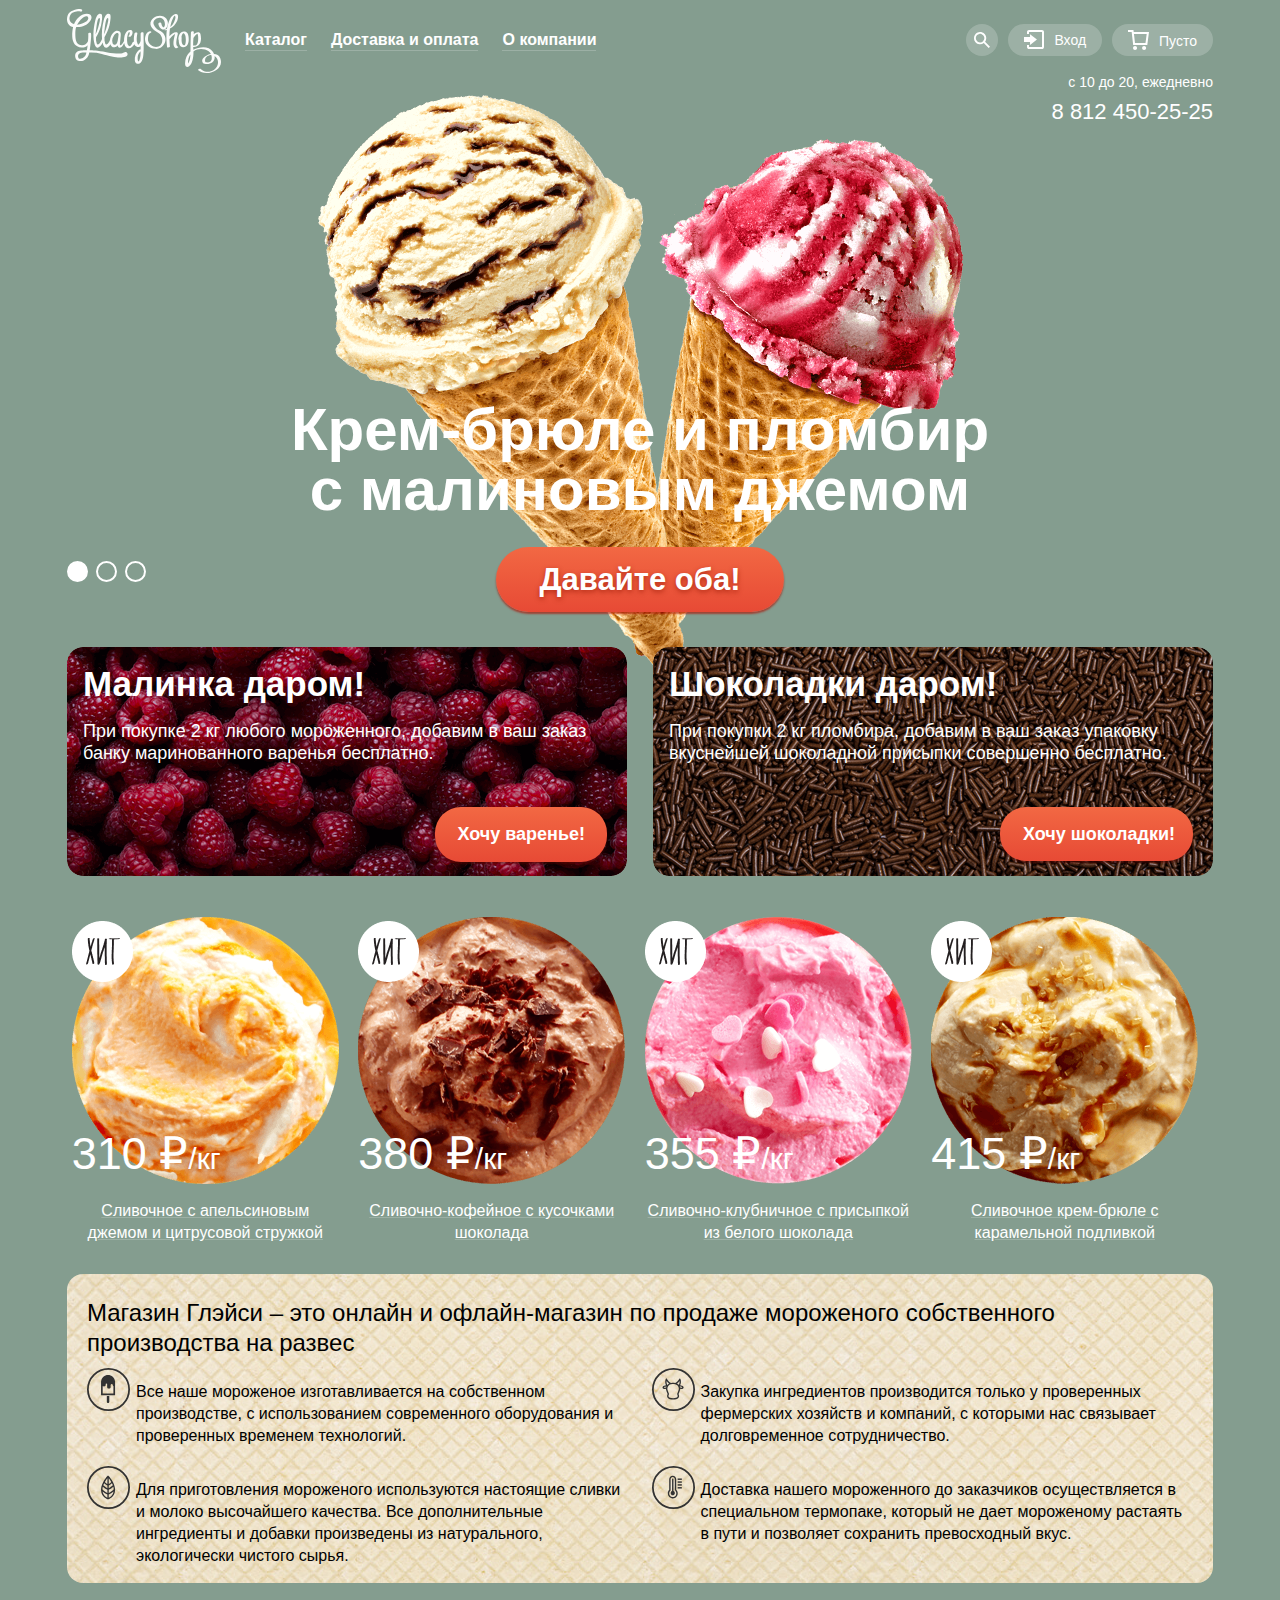
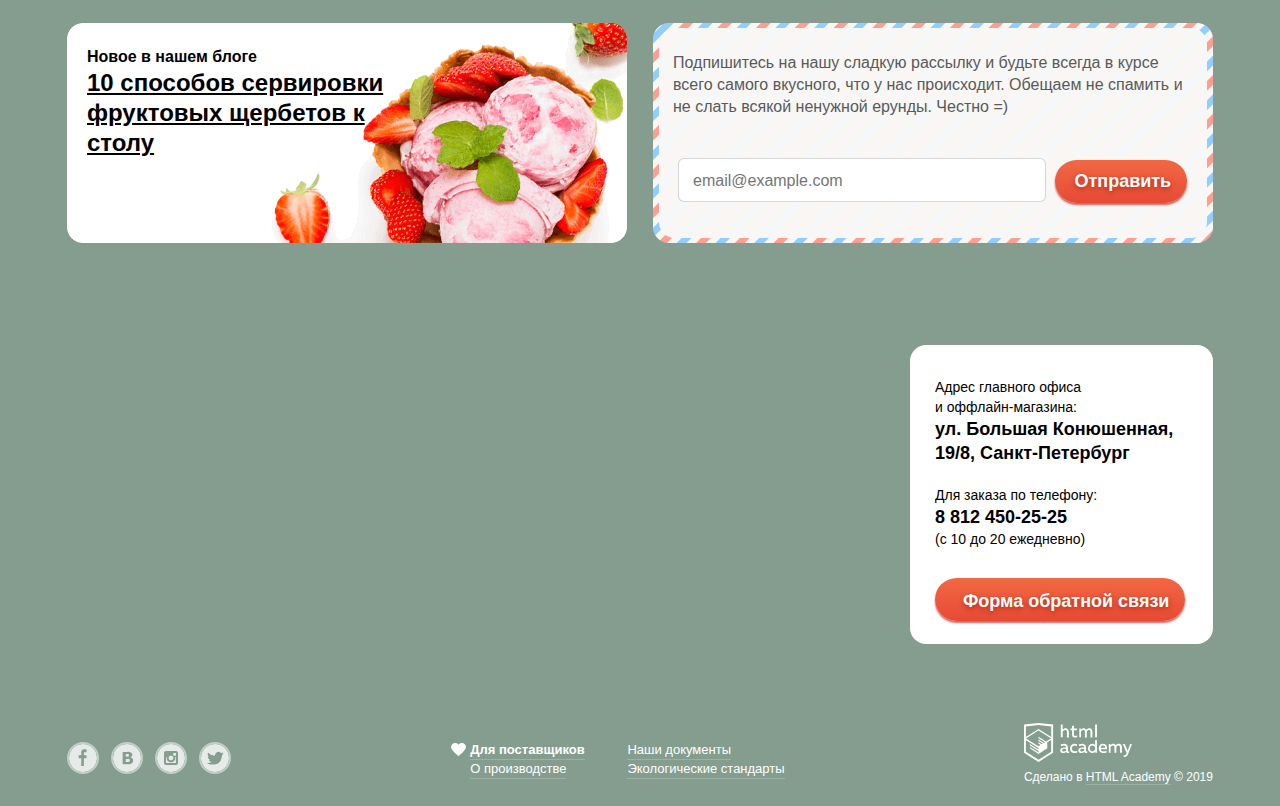
==== commit fdfc74c0: "Правки #3" ====
--- a/index.html
+++ b/index.html
@@ -3,98 +3,98 @@
   <head>
     <meta charset="utf-8">
     <title>HTML Academy: Глейси</title>
-    <link rel="stylesheet" href="css/normolize.css">
+    <link rel="stylesheet" href="css/normalize.css">
     <link rel="stylesheet" href="css/style.css">
   </head>
   <body class="container">
-    <div class="site-wrapper site-wrapper-1 section-width">
-      <div class="slider-container">
-        <header class="header-navigation">
-          <div class="logo">
-            <a href="#"><img src="img/logo.svg" alt="Логотип" width="154" height="64"></a>
-          </div>
-          <ul class="site-navigation">
-            <li class="site-navigation-item"><a class="site-navigation-link line" href="catalog.html">Каталог</a>
-              <ul class="submenu">
-                <li>
-                  <a class="submenu-first" href="#">Новинки</a>
-                </li>
-                <li>
-                  <a href="catalog.html">Сливочное</a>
-                </li>
-                <li>
-                  <a href="#">Щербеты</a>
-                </li>
-                <li>
-                  <a href="#">Фруктовый лед</a>
-                </li>
-                <li>
-                  <a href="#">Мелорин</a>
-                </li>
-              </ul>
-            </li>
-            <li>
-              <a class="site-navigation-link line" href="#">Доставка и оплата</a>
-            </li>
-            <li>
-              <a class="site-navigation-link line" href="#">О компании</a>
+    <header class="header-navigation">
+      <div class="logo">
+        <a href="#"><img src="img/logo.svg" alt="Логотип" width="154" height="64"></a>
+      </div>
+      <ul class="site-navigation">
+        <li class="site-navigation-item"><a class="site-navigation-link line" href="catalog.html">Каталог</a>
+          <ul class="submenu">
+            <li>
+              <a class="submenu-first" href="#">Новинки</a>
+            </li>
+            <li>
+              <a href="catalog.html">Сливочное</a>
+            </li>
+            <li>
+              <a href="#">Щербеты</a>
+            </li>
+            <li>
+              <a href="#">Фруктовый лед</a>
+            </li>
+            <li>
+              <a href="#">Мелорин</a>
             </li>
           </ul>
-          <ul class="user-navigation">
-            <li class="user-navigation-item">
-              <a href="#">
-                <svg class="user-navigation-pic" xmlns="http://www.w3.org/2000/svg" viewBox="0 0 16 16" width="16" height="16">
-                  <path d="M 16 14.6652 L 11.0785 9.73294 C 11.9827 8.48188 12.3826 6.93501 12.1984 5.40134 C 12.0141 3.86767 11.2594 2.4601 10.0848 1.45982 C 8.91022 0.45954 7.40233 -0.0598191 5.86234 0.00548954 C 4.32234 0.0707982 2.86363 0.715967 1.77757 1.81212 C 0.691516 2.90827 0.0580813 4.3747 0.0038002 5.91849 C -0.050481 7.46228 0.478388 8.96976 1.48476 10.1398 C 2.49113 11.3098 3.90092 12.0563 5.43251 12.2301 C 6.96409 12.4039 8.50472 11.9922 9.74663 11.0772 L 14.6586 16 L 16 14.6652 Z M 6.08152 10.3767 C 5.24079 10.3767 4.41895 10.1268 3.71991 9.65874 C 3.02087 9.19063 2.47604 8.5253 2.15431 7.74687 C 1.83258 6.96844 1.7484 6.11188 1.91241 5.28551 C 2.07643 4.45913 2.48128 3.70006 3.07576 3.10427 C 3.67024 2.50849 4.42766 2.10276 5.25223 1.93838 C 6.0768 1.77401 6.93149 1.85837 7.70822 2.1808 C 8.48495 2.50324 9.14883 3.04927 9.61591 3.74983 C 10.083 4.4504 10.3323 5.27404 10.3323 6.11661 C 10.3298 7.24568 9.88115 8.3278 9.08451 9.12618 C 8.28788 9.92456 7.20813 10.3742 6.08152 10.3767 Z" />
-                </svg>
-              </a>
-              <ul class="form-search modal">
-                <li>
-                  <form action="https://echo.htmlacademy.ru" method="POST">
-                    <p>
-                      <label for="search_site" class="visually-hidden">Введите наименование</label>
-                      <input class="modal-iteraction form-search-input" type="search" id="search_site" placeholder="Крем-брюле">
-                    </p>
-                  </form>
-                </li>
-              </ul>
-            </li>
-            <li class="user-navigation-login">
-              <a href="#">
-                <svg class="user-navigation-svg" xmlns="http://www.w3.org/2000/svg" viewBox="0 0 20 19" width="20" height="19">
-                  <path d="M 6.04 14.88 L 12.96 9.5 L 6.04 4.13 V 7.04 H 0 V 11.96 H 6.04 V 14.88 Z" />
-                  <path d="M 18 0 H 5 C 4.46957 0 3.96086 0.210714 3.58579 0.585786 C 3.21071 0.960859 3 1.46957 3 2 V 4 H 5 V 2 H 18 V 17 H 5 V 15 H 3 V 17 C 3 17.5304 3.21071 18.0391 3.58579 18.4142 C 3.96086 18.7893 4.46957 19 5 19 H 18 C 18.5304 19 19.0391 18.7893 19.4142 18.4142 C 19.7893 18.0391 20 17.5304 20 17 V 2 C 20 1.46957 19.7893 0.960859 19.4142 0.585786 C 19.0391 0.210714 18.5304 0 18 0 Z" />
-                </svg>Вход
-              </a>
-              <ul class="modal modal-login">
-                <li>
-                  <form class="login-form" action="https://echo.htmlacademy.ru" method="POST">
-                    <p>
-                      <label for="login-login" class="visually-hidden">Введите логин</label>
-                      <input class="modal-iteraction" id="login-login" type="email" name="login" placeholder="email@example.com">
-                    </p>
-                    <p>
-                      <label for="login-password" class="visually-hidden">Введите пароль</label>
-                      <input class="modal-iteraction" id="login-password" type="password" name="password" placeholder="******">
-                    </p>
-                    <button class="modal-button button button-input" type="submit">Войти</button>
-                    <a class="restore" href="#">Забыли пароль?</a>
-                    <a class="restore" href="#">Новая регистрация</a>
-                  </form>
-                </li>
-              </ul>
-            </li>
-            <li class="user-navigation-truck">
-              <a href="#">
-                <svg class="user-navigation-svg" xmlns="http://www.w3.org/2000/svg" viewBox="0 0 21 20" width="21" height="20">
-                  <path d="M 5.70345 2 L 5.46161 0 H 0 V 2 H 3.66795 L 5.17946 15 H 19.2869 L 21 2 H 5.70345 Z M 17.5034 13 H 6.97313 L 5.96545 4 H 18.6924 L 17.5034 13 Z" />
-                  <path d="M 7.03359 20 C 8.14664 20 9.04894 19.1046 9.04894 18 C 9.04894 16.8954 8.14664 16 7.03359 16 C 5.92054 16 5.01823 16.8954 5.01823 18 C 5.01823 19.1046 5.92054 20 7.03359 20 Z" />
-                  <path d="M 16.1027 20 C 17.2157 20 18.118 19.1046 18.118 18 C 18.118 16.8954 17.2157 16 16.1027 16 C 14.9896 16 14.0873 16.8954 14.0873 18 C 14.0873 19.1046 14.9896 20 16.1027 20 Z" />
-                </svg>Пусто
-              </a>
+        </li>
+        <li>
+          <a class="site-navigation-link line" href="#">Доставка и оплата</a>
+        </li>
+        <li>
+          <a class="site-navigation-link line" href="#">О компании</a>
+        </li>
+      </ul>
+      <ul class="user-navigation">
+        <li class="user-navigation-item">
+          <a href="#">
+            <svg class="user-navigation-pic" xmlns="http://www.w3.org/2000/svg" viewBox="0 0 16 16" width="16" height="16">
+              <path d="M 16 14.6652 L 11.0785 9.73294 C 11.9827 8.48188 12.3826 6.93501 12.1984 5.40134 C 12.0141 3.86767 11.2594 2.4601 10.0848 1.45982 C 8.91022 0.45954 7.40233 -0.0598191 5.86234 0.00548954 C 4.32234 0.0707982 2.86363 0.715967 1.77757 1.81212 C 0.691516 2.90827 0.0580813 4.3747 0.0038002 5.91849 C -0.050481 7.46228 0.478388 8.96976 1.48476 10.1398 C 2.49113 11.3098 3.90092 12.0563 5.43251 12.2301 C 6.96409 12.4039 8.50472 11.9922 9.74663 11.0772 L 14.6586 16 L 16 14.6652 Z M 6.08152 10.3767 C 5.24079 10.3767 4.41895 10.1268 3.71991 9.65874 C 3.02087 9.19063 2.47604 8.5253 2.15431 7.74687 C 1.83258 6.96844 1.7484 6.11188 1.91241 5.28551 C 2.07643 4.45913 2.48128 3.70006 3.07576 3.10427 C 3.67024 2.50849 4.42766 2.10276 5.25223 1.93838 C 6.0768 1.77401 6.93149 1.85837 7.70822 2.1808 C 8.48495 2.50324 9.14883 3.04927 9.61591 3.74983 C 10.083 4.4504 10.3323 5.27404 10.3323 6.11661 C 10.3298 7.24568 9.88115 8.3278 9.08451 9.12618 C 8.28788 9.92456 7.20813 10.3742 6.08152 10.3767 Z" />
+            </svg>
+          </a>
+          <ul class="form-search modal">
+            <li>
+              <form action="https://echo.htmlacademy.ru" method="POST">
+                <p>
+                  <label for="search_site" class="visually-hidden">Введите наименование</label>
+                  <input class="modal-iteraction form-search-input" type="search" id="search_site" placeholder="Крем-брюле">
+                </p>
+              </form>
             </li>
           </ul>
-        </header>
-        <main>
+        </li>
+        <li class="user-navigation-login">
+          <a href="#">
+            <svg class="user-navigation-svg" xmlns="http://www.w3.org/2000/svg" viewBox="0 0 20 19" width="20" height="19">
+              <path d="M 6.04 14.88 L 12.96 9.5 L 6.04 4.13 V 7.04 H 0 V 11.96 H 6.04 V 14.88 Z" />
+              <path d="M 18 0 H 5 C 4.46957 0 3.96086 0.210714 3.58579 0.585786 C 3.21071 0.960859 3 1.46957 3 2 V 4 H 5 V 2 H 18 V 17 H 5 V 15 H 3 V 17 C 3 17.5304 3.21071 18.0391 3.58579 18.4142 C 3.96086 18.7893 4.46957 19 5 19 H 18 C 18.5304 19 19.0391 18.7893 19.4142 18.4142 C 19.7893 18.0391 20 17.5304 20 17 V 2 C 20 1.46957 19.7893 0.960859 19.4142 0.585786 C 19.0391 0.210714 18.5304 0 18 0 Z" />
+            </svg>Вход
+          </a>
+          <ul class="modal modal-login">
+            <li>
+              <form class="login-form" action="https://echo.htmlacademy.ru" method="POST">
+                <p>
+                  <label for="login-login" class="visually-hidden">Введите логин</label>
+                  <input class="modal-iteraction" id="login-login" type="email" name="login" placeholder="email@example.com">
+                </p>
+                <p>
+                  <label for="login-password" class="visually-hidden">Введите пароль</label>
+                  <input class="modal-iteraction" id="login-password" type="password" name="password" placeholder="******">
+                </p>
+                <button class="modal-button button button-input" type="submit">Войти</button>
+                <a class="restore" href="#">Забыли пароль?</a>
+                <a class="restore" href="#">Новая регистрация</a>
+              </form>
+            </li>
+          </ul>
+        </li>
+        <li class="user-navigation-truck">
+          <a href="#">
+            <svg class="user-navigation-svg" xmlns="http://www.w3.org/2000/svg" viewBox="0 0 21 20" width="21" height="20">
+              <path d="M 5.70345 2 L 5.46161 0 H 0 V 2 H 3.66795 L 5.17946 15 H 19.2869 L 21 2 H 5.70345 Z M 17.5034 13 H 6.97313 L 5.96545 4 H 18.6924 L 17.5034 13 Z" />
+              <path d="M 7.03359 20 C 8.14664 20 9.04894 19.1046 9.04894 18 C 9.04894 16.8954 8.14664 16 7.03359 16 C 5.92054 16 5.01823 16.8954 5.01823 18 C 5.01823 19.1046 5.92054 20 7.03359 20 Z" />
+              <path d="M 16.1027 20 C 17.2157 20 18.118 19.1046 18.118 18 C 18.118 16.8954 17.2157 16 16.1027 16 C 14.9896 16 14.0873 16.8954 14.0873 18 C 14.0873 19.1046 14.9896 20 16.1027 20 Z" />
+            </svg>Пусто
+          </a>
+        </li>
+      </ul>
+    </header>
+    <main>
+      <div class="site-wrapper site-wrapper-1 section-width">
+        <div class="slider-container">
           <div>
             <section class="main-slide">
               <div class="main-slaider-info">
@@ -123,191 +123,191 @@
               </div>
             </section>
           </div>
-          </div>
-          <div class="stock">
-            <section class="stock-left">
-              <h2>Малинка даром!</h2>
-              <p>При покупке 2 кг любого мороженного, добавим в ваш заказ банку маринованного варенья бесплатно.</p>
-              <a class="button" href="#">Хочу варенье!</a>
-            </section>
-            <section class="stock-left stock-right">
-              <h2>Шоколадки даром!</h2>
-              <p>При покупки 2 кг пломбира, добавим в ваш заказ упаковку вкуснейшей шоколадной присыпки совершенно бесплатно.</p>
-              <a class="button" href="#">Хочу шоколадки!</a>
-            </section>
-          </div>
-          </div>
-            <section class="catalog section-width">
-              <ul class="catalog-hit">
-              <li class="catalog-hit-list">
-                <p>
-                  <img class="catalog-hit-img" src="img/small-hit.png" alt="Хит" width="61" height="61">
-                  <img class="catalog-hit-item" src="img/hit1.png" alt="Сливочное" width="267" height="267">
-                </p>
-                <p class="price">310 <span>/кг</span></p>
-                <p class="title">Сливочное с апельсиновым джемом и цитрусовой стружкой</p>
-                <a href="#" class="button-view button">Быстрый просмотр</a>
-              </li>
-              <li class="catalog-hit-list">
-                <p>
-                  <img class="catalog-hit-img" src="img/small-hit.png" alt="Хит" width="61" height="61">
-                  <img class="catalog-hit-item" src="img/hit2.png" alt="Сливочно-кофейное" width="267" height="267">
-                </p>
-                <p class="price">380 <span>/кг</span></p>
-                <p class="title">Сливочно-кофейное с кусочками шоколада</p>
-                <a href="#" class="button-view button">Быстрый просмотр</a>
-              </li>
-              <li class="catalog-hit-list">
-                <p>
-                  <img class="catalog-hit-img" src="img/small-hit.png" alt="Хит" width="61" height="61">
-                  <img class="catalog-hit-item" src="img/hit3.png" alt="Сливочно-клубничное" width="267" height="267">
-                </p>
-                <p class="price">355 <span>/кг</span></p>
-                <p class="title">Сливочно-клубничное с присыпкой из белого шоколада</p>
-                <a href="#" class="button-view button">Быстрый просмотр</a>
-              </li>
-              <li class="catalog-hit-list">
-                <p>
-                  <img class="catalog-hit-img" src="img/small-hit.png" alt="Хит" width="61" height="61">
-                  <img class="catalog-hit-item" src="img/hit4.png" alt="Сливочное крем-брюле" width="267" height="267">
-                </p>
-                <p class="price">415 <span>/кг</span></p>
-                <p class="title">Сливочное крем-брюле с карамельной подливкой</p>
-                <a href="#" class="button-view button">Быстрый просмотр</a>
-              </li>
-            </ul>
+        </div>
+        <div class="stock">
+          <section class="stock-left">
+            <h2>Малинка даром!</h2>
+            <p>При покупке 2 кг любого мороженного, добавим в ваш заказ банку маринованного варенья бесплатно.</p>
+            <a class="button" href="#">Хочу варенье!</a>
           </section>
-          <section class="info section-width">
-            <h3>Магазин Глэйси – это онлайн и офлайн-магазин по продаже мороженого собственного производства на развес</h3>
-            <ul class="info-advantage">
-              <li class="info-advantage1">
-                <img src="img/icon-ice.svg" alt="Собственное производство" width="49" height="49">
-                <p>Все наше мороженое изготавливается на собственном производстве, с использованием современного оборудования и проверенных временем технологий.</p>
-              </li>
-              <li class="info-advantage3">
-                <img src="img/icon-cow.svg" alt="Проверенные ингредиенты" width="49" height="49">
-                <p>Закупка ингредиентов производится только у проверенных фермерских хозяйств и компаний, с которыми нас связывает долговременное сотрудничество.</p>
-              </li>
-              <li class="info-advantage2">
-                <img src="img/icon-leaf.svg" alt="Качественные продукты" width="49" height="49">
-                <p>Для приготовления мороженого используются настоящие сливки и молоко высочайшего качества. Все дополнительные ингредиенты и добавки произведены из натурального, экологически чистого сырья.</p>
-              </li>
-              <li class="info-advantage4">
-                <img src="img/icon-therm.svg" alt="Доставка" width="49" height="49">
-                <p>Доставка нашего мороженного до заказчиков осуществляется в специальном термопаке, который не дает мороженому растаять в пути и позволяет сохранить превосходный вкус.</p>
-              </li>
-            </ul>
+          <section class="stock-left stock-right">
+            <h2>Шоколадки даром!</h2>
+            <p>При покупки 2 кг пломбира, добавим в ваш заказ упаковку вкуснейшей шоколадной присыпки совершенно бесплатно.</p>
+            <a class="button" href="#">Хочу шоколадки!</a>
           </section>
-          <div class="article-subscription section-width">
-            <article>
-              <h4>Новое в нашем блоге</h4>
-              <a href="#">10 способов сервировки фруктовых щербетов к столу</a>
-            </article>
-            <section class="col-subscription">
-              <p class="col-subscription-text">Подпишитесь на нашу сладкую рассылку и будьте всегда в курсе всего самого вкусного, что у нас происходит. Обещаем не спамить и не слать всякой ненужной ерунды. Честно =)</p>
-              <form action="https://echo.htmlacademy.ru" method="POST">
-                <p>
-                  <label for="subscription" class="visually-hidden">Введите ваш email</label>
-                  <input class="form-input modal-iteraction" type="email" id="subscription" placeholder="email@example.com">
-                  <button class="btn button" type="submit">Отправить</button>
-                </p>
-              </form>
-            </section>
-          </div>
-          <section class="map">
-            <iframe src="https://www.google.com/maps/embed?pb=!1m18!1m12!1m3!1d999.3032094948753!2d30.321738480694716!3d59.938672815224635!2m3!1f0!2f0!3f0!3m2!1i1024!2i768!4f13.1!3m3!1m2!1s0x4696310fca145cc1%3A0x42b32648d8238007!2z0JHQvtC70YzRiNCw0Y8g0JrQvtC90Y7RiNC10L3QvdCw0Y8g0YPQuy4sIDE5LzgsINCh0LDQvdC60YIt0J_QtdGC0LXRgNCx0YPRgNCzLCDQoNC-0YHRgdC40Y8sIDE5MTE4Ng!5e0!3m2!1sru!2sby!4v1592342216745!5m2!1sru!2sby" width="100%" height="430" frameborder="0" style="border:0;" allowfullscreen="allowfullscreen" title="Офис компании по адресу ул. Большая Конюшенная 19/8, Санкт-Петербург" aria-hidden="false" tabindex="0"></iframe>
-            <div>
-              <p class="map-text text-info">Адрес главного офиса и оффлайн-магазина:</p> 
-              <p class="map-address">ул. Большая Конюшенная, 19/8, Санкт-Петербург</p>
-              <p class="text-info">Для заказа по телефону:</p>
-              <a class="phone" href="tel:88124502525">8 812 450-25-25</a>
-              <p class="text-info map-time">(c 10 до 20 ежедневно)</p>
-              <a href="#" class="btn button btn-feedback">Форма обратной связи</a>
-            </div>
-          </section>
-        </main>
-        <footer class="footer section-width">
-          <section class="footer-icon">
-            <ul class="footer-icon-list">
-              <li class="footer-icon-list-item">
-                <a href="#">
-                  <svg xmlns="http://www.w3.org/2000/svg" viewBox="0 0 32 32" width="32" height="32">
-                    <path d="M 16 0 C 12.8355 0 9.74207 0.938384 7.11088 2.69649 C 4.4797 4.45459 2.42894 6.95345 1.21793 9.87706 C 0.0069325 12.8007 -0.309921 16.0177 0.307443 19.1214 C 0.924806 22.2251 2.44866 25.0761 4.6863 27.3137 C 6.92394 29.5513 9.77487 31.0752 12.8786 31.6926 C 15.9823 32.3099 19.1993 31.9931 22.1229 30.7821 C 25.0466 29.5711 27.5454 27.5203 29.3035 24.8891 C 31.0616 22.2579 32 19.1645 32 16 C 32 11.7565 30.3143 7.68687 27.3137 4.68629 C 24.3131 1.68571 20.2435 0 16 0 Z M 20.06 9.45 H 17 V 12.9 H 20 V 16.34 H 17 V 25 H 14 V 16.34 H 11 V 12.9 H 14 V 9.45 C 13.9449 8.59575 14.2291 7.75426 14.7908 7.1083 C 15.3525 6.46234 16.1464 6.06407 17 6 H 20 V 9.45 H 20.06 Z" />
-                  </svg>
-                </a>
-              </li>
-              <li class="footer-icon-list-item">
-                <a href="#">
-                  <svg xmlns="http://www.w3.org/2000/svg" viewBox="0 0 32 32" width="32" height="32">
-                    <path d="M 16.64 14.49 C 16.9652 14.4904 17.2875 14.4293 17.59 14.31 C 17.8645 14.2077 18.0922 14.0085 18.23 13.75 C 18.3343 13.4964 18.3854 13.2241 18.38 12.95 C 18.376 12.7057 18.3143 12.4659 18.2 12.25 C 18.0714 12.0066 17.8523 11.8235 17.59 11.74 C 17.2687 11.627 16.9306 11.5695 16.59 11.57 H 14.59 V 14.57 H 15.16 C 15.75 14.52 16.24 14.51 16.64 14.49 Z" />
-                    <path d="M 18.12 17.08 C 17.751 17.0101 17.3752 16.9832 17 17 H 14.61 V 20.5 H 17.06 C 17.4757 20.4953 17.8865 20.4104 18.27 20.25 C 18.591 20.1392 18.8632 19.9199 19.04 19.63 C 19.1865 19.3527 19.2621 19.0436 19.26 18.73 C 19.2753 18.3782 19.1848 18.0298 19 17.73 C 18.7922 17.4167 18.4806 17.1865 18.12 17.08 Z" />
-                    <path d="M 16 0 C 12.8355 0 9.74207 0.938384 7.11088 2.69649 C 4.4797 4.45459 2.42894 6.95345 1.21793 9.87706 C 0.0069325 12.8007 -0.309921 16.0177 0.307443 19.1214 C 0.924806 22.2251 2.44866 25.0761 4.6863 27.3137 C 6.92394 29.5513 9.77487 31.0752 12.8786 31.6926 C 15.9823 32.3099 19.1993 31.9931 22.1229 30.7821 C 25.0466 29.5711 27.5454 27.5203 29.3035 24.8891 C 31.0616 22.2579 32 19.1645 32 16 C 32 11.7565 30.3143 7.68687 27.3137 4.68629 C 24.3131 1.68571 20.2435 0 16 0 Z M 22.6 20.53 C 22.3376 21.056 21.9537 21.5119 21.48 21.86 C 20.9342 22.2714 20.3122 22.5705 19.65 22.74 C 18.8286 22.9383 17.9848 23.029 17.14 23.01 H 11 V 9 H 16.45 C 17.2781 8.9868 18.1063 9.02354 18.93 9.11 C 19.473 9.19401 19.9994 9.36273 20.49 9.61 C 20.9868 9.84615 21.4013 10.2258 21.68 10.7 C 21.9455 11.1728 22.0801 11.7079 22.07 12.25 C 22.0819 12.8916 21.8931 13.5209 21.53 14.05 C 21.1452 14.588 20.6142 15.0045 20 15.25 V 15.32 C 20.8272 15.4588 21.5898 15.8541 22.18 16.45 C 22.7295 17.0712 23.0163 17.8815 22.98 18.71 C 23.0043 19.3386 22.8738 19.9636 22.6 20.53 Z" />
-                  </svg>
-                </a>
-              </li>
-              <li class="footer-icon-list-item">
-                <a href="#">
-                  <svg xmlns="http://www.w3.org/2000/svg" fill="none" viewBox="0 0 32 32" width="32" height="32">
-                    <g>
-                      <path d="M 20.92 16 C 20.92 17.3155 20.3974 18.5771 19.4673 19.5072 C 18.5371 20.4374 17.2755 20.96 15.96 20.96 C 14.6445 20.96 13.3829 20.4374 12.4528 19.5072 C 11.5226 18.5771 11 17.3155 11 16 C 11.001 15.6158 11.048 15.233 11.14 14.86 H 10.24 V 21.7 H 21.64 V 14.86 H 20.74 C 20.8406 15.2325 20.901 15.6147 20.92 16 Z" />
-                      <path d="M 16 18.66 C 16.5252 18.656 17.0375 18.4967 17.4723 18.202 C 17.9071 17.9073 18.245 17.4905 18.4432 17.0042 C 18.6415 16.5178 18.6913 15.9836 18.5864 15.4689 C 18.4816 14.9542 18.2266 14.4821 17.8539 14.1121 C 17.4811 13.7421 17.0071 13.4908 16.4916 13.3897 C 15.9762 13.2887 15.4424 13.3425 14.9575 13.5445 C 14.4726 13.7464 14.0584 14.0873 13.7669 14.5243 C 13.4755 14.9613 13.32 15.4748 13.32 16 C 13.3213 16.3506 13.3917 16.6976 13.5271 17.021 C 13.6625 17.3444 13.8602 17.638 14.1091 17.8851 C 14.358 18.1321 14.653 18.3276 14.9775 18.4606 C 15.3019 18.5936 15.6494 18.6613 16 18.66 Z" />
-                      <path d="M 21.68 10.3 H 18.64 V 13.34 H 21.68 V 10.3 Z" />
-                      <path d="M 16 0 C 12.8355 0 9.74207 0.938384 7.11088 2.69649 C 4.4797 4.45459 2.42894 6.95345 1.21793 9.87706 C 0.0069325 12.8007 -0.309921 16.0177 0.307443 19.1214 C 0.924806 22.2251 2.44866 25.0761 4.6863 27.3137 C 6.92394 29.5513 9.77487 31.0752 12.8786 31.6926 C 15.9823 32.3099 19.1993 31.9931 22.1229 30.7821 C 25.0466 29.5711 27.5454 27.5203 29.3035 24.8891 C 31.0616 22.2579 32 19.1645 32 16 C 32 11.7565 30.3143 7.68687 27.3137 4.68629 C 24.3131 1.68571 20.2435 0 16 0 Z M 24 21.7 C 24.0027 22.0045 23.9444 22.3064 23.8285 22.588 C 23.7127 22.8696 23.5416 23.1251 23.3253 23.3395 C 23.1091 23.5539 22.8521 23.7228 22.5695 23.8362 C 22.2869 23.9497 21.9845 24.0054 21.68 24 H 10.28 C 9.97928 23.9987 9.68175 23.9382 9.40442 23.8219 C 9.12709 23.7056 8.87537 23.5358 8.66366 23.3222 C 8.45194 23.1086 8.28436 22.8554 8.17049 22.5771 C 8.05662 22.2988 7.99869 22.0007 8.00001 21.7 V 10.3 C 7.99869 9.99927 8.05662 9.70123 8.17049 9.42289 C 8.28436 9.14455 8.45194 8.89137 8.66366 8.67779 C 8.87537 8.46422 9.12709 8.29443 9.40442 8.17814 C 9.68175 8.06184 9.97928 8.00131 10.28 8 H 21.67 C 21.9749 7.99467 22.2778 8.0503 22.561 8.16362 C 22.8441 8.27694 23.1017 8.44568 23.3188 8.65992 C 23.5358 8.87416 23.7079 9.12959 23.8249 9.41123 C 23.9418 9.69287 24.0014 9.99504 24 10.3 V 21.7 Z" />
-                    </g>
-                  </svg>
-                </a>
-              </li>
-              <li class="footer-icon-list-item">
-                <a href="#">
-                  <svg xmlns="http://www.w3.org/2000/svg" viewBox="0 0 32 32" width="32" height="32">
-                    <path d="M 16 0 C 12.8355 0 9.74207 0.938384 7.11088 2.69649 C 4.4797 4.45459 2.42894 6.95345 1.21793 9.87706 C 0.0069325 12.8007 -0.309921 16.0177 0.307443 19.1214 C 0.924806 22.2251 2.44866 25.0761 4.6863 27.3137 C 6.92394 29.5513 9.77487 31.0752 12.8786 31.6926 C 15.9823 32.3099 19.1993 31.9931 22.1229 30.7821 C 25.0466 29.5711 27.5454 27.5203 29.3035 24.8891 C 31.0616 22.2579 32 19.1645 32 16 C 32 11.7565 30.3143 7.68687 27.3137 4.68629 C 24.3131 1.68571 20.2435 0 16 0 Z M 23.94 12.81 C 23.69 19.33 20.48 23.64 12.94 23.51 H 12.46 C 12.01 23.51 7.91001 23.07 7.11001 21.69 C 8.8989 21.9555 10.7228 21.5494 12.23 20.55 C 11.18 20.26 9.31001 20.09 8.98001 17.7 C 9.39279 17.8642 9.84415 17.9058 10.28 17.82 C 9.00001 17 7.53001 16.3 7.61001 14.17 C 8.02796 14.4893 8.54454 14.652 9.07001 14.63 C 8.30001 14.4 6.92001 11.39 8.07001 9.85 C 10.07 11.64 12.14 13.33 15.87 13.49 C 16.1 11.28 17.11 9.79 19.04 9.17 C 19.7375 8.93332 20.4908 8.91568 21.1986 9.11946 C 21.9065 9.32323 22.5351 9.73867 23 10.31 C 23.74 10.08 24.45 9.84 25.19 9.62 C 25.1758 9.95711 25.0846 10.2865 24.9234 10.5829 C 24.7622 10.8793 24.5353 11.1349 24.26 11.33 C 24.5167 11.3601 24.7768 11.3336 25.0221 11.2524 C 25.2674 11.1712 25.492 11.0372 25.68 10.86 C 25.5628 11.2985 25.3443 11.7034 25.0421 12.0421 C 24.7399 12.3808 24.3624 12.6438 23.94 12.81 Z" />
-                  </svg>
-                 </a>
-              </li>
-            </ul>
-          </section>
-          <section class="footer-about"> 
-            <ul class="footer-about-list">
-              <li class="footer-about-list-item"> 
-                <a href="#" class="links-hover-click">Для поставщиков</a>         
-              </li>
-              <li>
-                <a href="#" class="links-hover-click">Наши документы</a>
-              </li>
-              <li>
-                <a href="#" class="links-hover-click">О производстве</a>
-              </li>
-              <li>
-                <a href="#" class="links-hover-click">Экологические стандарты</a>
-              </li>
-            </ul>
-          </section>
-          <section class="developer">
-            <a class="developer-logo" href="https://htmlacademy.ru/intensive/htmlcss"><img src="img/logo-acad.svg" alt="Html Academy" width="108" height="39"></a>  
-            <p>Сделано в <a class="developer-academy links-hover-click" href="https://htmlacademy.ru/intensive/htmlcss">HTML Academy</a> &copy; 2019</p>
-          </section>
-        </footer>
+        </div>
+      </div>
+      <section class="catalog section-width">
+        <ul class="catalog-hit">
+          <li class="catalog-hit-list">
+            <p>
+              <img class="catalog-hit-img" src="img/small-hit.png" alt="Хит" width="61" height="61">
+              <img class="catalog-hit-item" src="img/hit1.png" alt="Сливочное" width="267" height="267">
+            </p>
+            <p class="price">310 <span>/кг</span></p>
+            <p class="title">Сливочное с апельсиновым джемом и цитрусовой стружкой</p>
+            <a href="#" class="button-view button">Быстрый просмотр</a>
+          </li>
+          <li class="catalog-hit-list">
+            <p>
+              <img class="catalog-hit-img" src="img/small-hit.png" alt="Хит" width="61" height="61">
+              <img class="catalog-hit-item" src="img/hit2.png" alt="Сливочно-кофейное" width="267" height="267">
+            </p>
+            <p class="price">380 <span>/кг</span></p>
+            <p class="title">Сливочно-кофейное с кусочками шоколада</p>
+            <a href="#" class="button-view button">Быстрый просмотр</a>
+          </li>
+          <li class="catalog-hit-list">
+            <p>
+              <img class="catalog-hit-img" src="img/small-hit.png" alt="Хит" width="61" height="61">
+              <img class="catalog-hit-item" src="img/hit3.png" alt="Сливочно-клубничное" width="267" height="267">
+            </p>
+            <p class="price">355 <span>/кг</span></p>
+            <p class="title">Сливочно-клубничное с присыпкой из белого шоколада</p>
+            <a href="#" class="button-view button">Быстрый просмотр</a>
+          </li>
+          <li class="catalog-hit-list">
+            <p>
+              <img class="catalog-hit-img" src="img/small-hit.png" alt="Хит" width="61" height="61">
+              <img class="catalog-hit-item" src="img/hit4.png" alt="Сливочное крем-брюле" width="267" height="267">
+            </p>
+            <p class="price">415 <span>/кг</span></p>
+            <p class="title">Сливочное крем-брюле с карамельной подливкой</p>
+            <a href="#" class="button-view button">Быстрый просмотр</a>
+          </li>
+        </ul>
+      </section>
+      <section class="info section-width">
+        <h3>Магазин Глэйси – это онлайн и офлайн-магазин по продаже мороженого собственного производства на развес</h3>
+          <ul class="info-advantage">
+            <li class="info-advantage1">
+              <img src="img/icon-ice.svg" alt="Собственное производство" width="49" height="49">
+              <p>Все наше мороженое изготавливается на собственном производстве, с использованием современного оборудования и проверенных временем технологий.</p>
+            </li>
+            <li class="info-advantage3">
+              <img src="img/icon-cow.svg" alt="Проверенные ингредиенты" width="49" height="49">
+              <p>Закупка ингредиентов производится только у проверенных фермерских хозяйств и компаний, с которыми нас связывает долговременное сотрудничество.</p>
+            </li>
+            <li class="info-advantage2">
+              <img src="img/icon-leaf.svg" alt="Качественные продукты" width="49" height="49">
+              <p>Для приготовления мороженого используются настоящие сливки и молоко высочайшего качества. Все дополнительные ингредиенты и добавки произведены из натурального, экологически чистого сырья.</p>
+            </li>
+            <li class="info-advantage4">
+              <img src="img/icon-therm.svg" alt="Доставка" width="49" height="49">
+              <p>Доставка нашего мороженного до заказчиков осуществляется в специальном термопаке, который не дает мороженому растаять в пути и позволяет сохранить превосходный вкус.</p>
+            </li>
+          </ul>
+      </section>
+      <div class="article-subscription section-width">
+        <article>
+          <h4>Новое в нашем блоге</h4>
+          <a href="#">10 способов сервировки фруктовых щербетов к столу</a>
+        </article>
+        <section class="col-subscription">
+          <p class="col-subscription-text">Подпишитесь на нашу сладкую рассылку и будьте всегда в курсе всего самого вкусного, что у нас происходит. Обещаем не спамить и не слать всякой ненужной ерунды. Честно =)</p>
+          <form action="https://echo.htmlacademy.ru" method="POST">
+            <p>
+              <label for="subscription" class="visually-hidden">Введите ваш email</label>
+              <input class="form-input modal-iteraction" type="email" id="subscription" placeholder="email@example.com">
+              <button class="btn button" type="submit">Отправить</button>
+            </p>
+          </form>
+        </section>
+      </div>
+      <section class="map">
+        <iframe src="https://www.google.com/maps/embed?pb=!1m18!1m12!1m3!1d999.3032094948753!2d30.321738480694716!3d59.938672815224635!2m3!1f0!2f0!3f0!3m2!1i1024!2i768!4f13.1!3m3!1m2!1s0x4696310fca145cc1%3A0x42b32648d8238007!2z0JHQvtC70YzRiNCw0Y8g0JrQvtC90Y7RiNC10L3QvdCw0Y8g0YPQuy4sIDE5LzgsINCh0LDQvdC60YIt0J_QtdGC0LXRgNCx0YPRgNCzLCDQoNC-0YHRgdC40Y8sIDE5MTE4Ng!5e0!3m2!1sru!2sby!4v1592342216745!5m2!1sru!2sby" style="border:0;" allowfullscreen="allowfullscreen" title="Офис компании по адресу ул. Большая Конюшенная 19/8, Санкт-Петербург" aria-hidden="false" tabindex="0"></iframe>
+        <div>
+          <p class="map-text text-info">Адрес главного офиса и оффлайн-магазина:</p> 
+          <p class="map-address">ул. Большая Конюшенная, 19/8, Санкт-Петербург</p>
+          <p class="text-info">Для заказа по телефону:</p>
+          <a class="phone" href="tel:88124502525">8 812 450-25-25</a>
+          <p class="text-info map-time">(c 10 до 20 ежедневно)</p>
+          <a href="#" class="btn button btn-feedback">Форма обратной связи</a>
+        </div>
+      </section>     
+    </main>
+    <footer class="footer section-width">
+      <section class="footer-icon">
+        <ul class="footer-icon-list">
+          <li class="footer-icon-list-item">
+            <a href="#">
+              <svg xmlns="http://www.w3.org/2000/svg" viewBox="0 0 32 32" width="32" height="32">
+                <path d="M 16 0 C 12.8355 0 9.74207 0.938384 7.11088 2.69649 C 4.4797 4.45459 2.42894 6.95345 1.21793 9.87706 C 0.0069325 12.8007 -0.309921 16.0177 0.307443 19.1214 C 0.924806 22.2251 2.44866 25.0761 4.6863 27.3137 C 6.92394 29.5513 9.77487 31.0752 12.8786 31.6926 C 15.9823 32.3099 19.1993 31.9931 22.1229 30.7821 C 25.0466 29.5711 27.5454 27.5203 29.3035 24.8891 C 31.0616 22.2579 32 19.1645 32 16 C 32 11.7565 30.3143 7.68687 27.3137 4.68629 C 24.3131 1.68571 20.2435 0 16 0 Z M 20.06 9.45 H 17 V 12.9 H 20 V 16.34 H 17 V 25 H 14 V 16.34 H 11 V 12.9 H 14 V 9.45 C 13.9449 8.59575 14.2291 7.75426 14.7908 7.1083 C 15.3525 6.46234 16.1464 6.06407 17 6 H 20 V 9.45 H 20.06 Z" />
+              </svg>
+            </a>
+          </li>
+          <li class="footer-icon-list-item">
+            <a href="#">
+              <svg xmlns="http://www.w3.org/2000/svg" viewBox="0 0 32 32" width="32" height="32">
+                <path d="M 16.64 14.49 C 16.9652 14.4904 17.2875 14.4293 17.59 14.31 C 17.8645 14.2077 18.0922 14.0085 18.23 13.75 C 18.3343 13.4964 18.3854 13.2241 18.38 12.95 C 18.376 12.7057 18.3143 12.4659 18.2 12.25 C 18.0714 12.0066 17.8523 11.8235 17.59 11.74 C 17.2687 11.627 16.9306 11.5695 16.59 11.57 H 14.59 V 14.57 H 15.16 C 15.75 14.52 16.24 14.51 16.64 14.49 Z" />
+                <path d="M 18.12 17.08 C 17.751 17.0101 17.3752 16.9832 17 17 H 14.61 V 20.5 H 17.06 C 17.4757 20.4953 17.8865 20.4104 18.27 20.25 C 18.591 20.1392 18.8632 19.9199 19.04 19.63 C 19.1865 19.3527 19.2621 19.0436 19.26 18.73 C 19.2753 18.3782 19.1848 18.0298 19 17.73 C 18.7922 17.4167 18.4806 17.1865 18.12 17.08 Z" />
+                <path d="M 16 0 C 12.8355 0 9.74207 0.938384 7.11088 2.69649 C 4.4797 4.45459 2.42894 6.95345 1.21793 9.87706 C 0.0069325 12.8007 -0.309921 16.0177 0.307443 19.1214 C 0.924806 22.2251 2.44866 25.0761 4.6863 27.3137 C 6.92394 29.5513 9.77487 31.0752 12.8786 31.6926 C 15.9823 32.3099 19.1993 31.9931 22.1229 30.7821 C 25.0466 29.5711 27.5454 27.5203 29.3035 24.8891 C 31.0616 22.2579 32 19.1645 32 16 C 32 11.7565 30.3143 7.68687 27.3137 4.68629 C 24.3131 1.68571 20.2435 0 16 0 Z M 22.6 20.53 C 22.3376 21.056 21.9537 21.5119 21.48 21.86 C 20.9342 22.2714 20.3122 22.5705 19.65 22.74 C 18.8286 22.9383 17.9848 23.029 17.14 23.01 H 11 V 9 H 16.45 C 17.2781 8.9868 18.1063 9.02354 18.93 9.11 C 19.473 9.19401 19.9994 9.36273 20.49 9.61 C 20.9868 9.84615 21.4013 10.2258 21.68 10.7 C 21.9455 11.1728 22.0801 11.7079 22.07 12.25 C 22.0819 12.8916 21.8931 13.5209 21.53 14.05 C 21.1452 14.588 20.6142 15.0045 20 15.25 V 15.32 C 20.8272 15.4588 21.5898 15.8541 22.18 16.45 C 22.7295 17.0712 23.0163 17.8815 22.98 18.71 C 23.0043 19.3386 22.8738 19.9636 22.6 20.53 Z" />
+              </svg>
+            </a>
+          </li>
+          <li class="footer-icon-list-item">
+            <a href="#">
+              <svg xmlns="http://www.w3.org/2000/svg" fill="none" viewBox="0 0 32 32" width="32" height="32">
+                <g>
+                  <path d="M 20.92 16 C 20.92 17.3155 20.3974 18.5771 19.4673 19.5072 C 18.5371 20.4374 17.2755 20.96 15.96 20.96 C 14.6445 20.96 13.3829 20.4374 12.4528 19.5072 C 11.5226 18.5771 11 17.3155 11 16 C 11.001 15.6158 11.048 15.233 11.14 14.86 H 10.24 V 21.7 H 21.64 V 14.86 H 20.74 C 20.8406 15.2325 20.901 15.6147 20.92 16 Z" />
+                  <path d="M 16 18.66 C 16.5252 18.656 17.0375 18.4967 17.4723 18.202 C 17.9071 17.9073 18.245 17.4905 18.4432 17.0042 C 18.6415 16.5178 18.6913 15.9836 18.5864 15.4689 C 18.4816 14.9542 18.2266 14.4821 17.8539 14.1121 C 17.4811 13.7421 17.0071 13.4908 16.4916 13.3897 C 15.9762 13.2887 15.4424 13.3425 14.9575 13.5445 C 14.4726 13.7464 14.0584 14.0873 13.7669 14.5243 C 13.4755 14.9613 13.32 15.4748 13.32 16 C 13.3213 16.3506 13.3917 16.6976 13.5271 17.021 C 13.6625 17.3444 13.8602 17.638 14.1091 17.8851 C 14.358 18.1321 14.653 18.3276 14.9775 18.4606 C 15.3019 18.5936 15.6494 18.6613 16 18.66 Z" />
+                  <path d="M 21.68 10.3 H 18.64 V 13.34 H 21.68 V 10.3 Z" />
+                  <path d="M 16 0 C 12.8355 0 9.74207 0.938384 7.11088 2.69649 C 4.4797 4.45459 2.42894 6.95345 1.21793 9.87706 C 0.0069325 12.8007 -0.309921 16.0177 0.307443 19.1214 C 0.924806 22.2251 2.44866 25.0761 4.6863 27.3137 C 6.92394 29.5513 9.77487 31.0752 12.8786 31.6926 C 15.9823 32.3099 19.1993 31.9931 22.1229 30.7821 C 25.0466 29.5711 27.5454 27.5203 29.3035 24.8891 C 31.0616 22.2579 32 19.1645 32 16 C 32 11.7565 30.3143 7.68687 27.3137 4.68629 C 24.3131 1.68571 20.2435 0 16 0 Z M 24 21.7 C 24.0027 22.0045 23.9444 22.3064 23.8285 22.588 C 23.7127 22.8696 23.5416 23.1251 23.3253 23.3395 C 23.1091 23.5539 22.8521 23.7228 22.5695 23.8362 C 22.2869 23.9497 21.9845 24.0054 21.68 24 H 10.28 C 9.97928 23.9987 9.68175 23.9382 9.40442 23.8219 C 9.12709 23.7056 8.87537 23.5358 8.66366 23.3222 C 8.45194 23.1086 8.28436 22.8554 8.17049 22.5771 C 8.05662 22.2988 7.99869 22.0007 8.00001 21.7 V 10.3 C 7.99869 9.99927 8.05662 9.70123 8.17049 9.42289 C 8.28436 9.14455 8.45194 8.89137 8.66366 8.67779 C 8.87537 8.46422 9.12709 8.29443 9.40442 8.17814 C 9.68175 8.06184 9.97928 8.00131 10.28 8 H 21.67 C 21.9749 7.99467 22.2778 8.0503 22.561 8.16362 C 22.8441 8.27694 23.1017 8.44568 23.3188 8.65992 C 23.5358 8.87416 23.7079 9.12959 23.8249 9.41123 C 23.9418 9.69287 24.0014 9.99504 24 10.3 V 21.7 Z" />
+                </g>
+              </svg>
+            </a>
+          </li>
+          <li class="footer-icon-list-item">
+            <a href="#">
+              <svg xmlns="http://www.w3.org/2000/svg" viewBox="0 0 32 32" width="32" height="32">
+                <path d="M 16 0 C 12.8355 0 9.74207 0.938384 7.11088 2.69649 C 4.4797 4.45459 2.42894 6.95345 1.21793 9.87706 C 0.0069325 12.8007 -0.309921 16.0177 0.307443 19.1214 C 0.924806 22.2251 2.44866 25.0761 4.6863 27.3137 C 6.92394 29.5513 9.77487 31.0752 12.8786 31.6926 C 15.9823 32.3099 19.1993 31.9931 22.1229 30.7821 C 25.0466 29.5711 27.5454 27.5203 29.3035 24.8891 C 31.0616 22.2579 32 19.1645 32 16 C 32 11.7565 30.3143 7.68687 27.3137 4.68629 C 24.3131 1.68571 20.2435 0 16 0 Z M 23.94 12.81 C 23.69 19.33 20.48 23.64 12.94 23.51 H 12.46 C 12.01 23.51 7.91001 23.07 7.11001 21.69 C 8.8989 21.9555 10.7228 21.5494 12.23 20.55 C 11.18 20.26 9.31001 20.09 8.98001 17.7 C 9.39279 17.8642 9.84415 17.9058 10.28 17.82 C 9.00001 17 7.53001 16.3 7.61001 14.17 C 8.02796 14.4893 8.54454 14.652 9.07001 14.63 C 8.30001 14.4 6.92001 11.39 8.07001 9.85 C 10.07 11.64 12.14 13.33 15.87 13.49 C 16.1 11.28 17.11 9.79 19.04 9.17 C 19.7375 8.93332 20.4908 8.91568 21.1986 9.11946 C 21.9065 9.32323 22.5351 9.73867 23 10.31 C 23.74 10.08 24.45 9.84 25.19 9.62 C 25.1758 9.95711 25.0846 10.2865 24.9234 10.5829 C 24.7622 10.8793 24.5353 11.1349 24.26 11.33 C 24.5167 11.3601 24.7768 11.3336 25.0221 11.2524 C 25.2674 11.1712 25.492 11.0372 25.68 10.86 C 25.5628 11.2985 25.3443 11.7034 25.0421 12.0421 C 24.7399 12.3808 24.3624 12.6438 23.94 12.81 Z" />
+              </svg>
+             </a>
+          </li>
+        </ul>
+      </section>
+      <section class="footer-about"> 
+        <ul class="footer-about-list">
+          <li class="footer-about-list-item"> 
+            <a href="#" class="links-hover-click">Для поставщиков</a>         
+          </li>
+          <li>
+            <a href="#" class="links-hover-click">Наши документы</a>
+          </li>
+          <li>
+            <a href="#" class="links-hover-click">О производстве</a>
+          </li>
+          <li>
+            <a href="#" class="links-hover-click">Экологические стандарты</a>
+          </li>
+        </ul>
+      </section>
+      <section class="developer">
+        <a class="developer-logo" href="https://htmlacademy.ru/intensive/htmlcss"><img src="img/logo-acad.svg" alt="Html Academy" width="108" height="39"></a>  
+        <p>Сделано в <a class="developer-academy links-hover-click" href="https://htmlacademy.ru/intensive/htmlcss">HTML Academy</a> &copy; 2019</p>
+      </section>
+    </footer>
 
-      <!--Форма обратной связи -->
-      <section class="form-feedback modal">
-        <h2>Мы обязательно вам ответим!</h2>
-        <form action="https://echo.htmlacademy.ru" method="POST">
-          <p>
-            <label for="feedback-name" class="visually-hidden">Имя Фамилия</label>
-            <input class="modal-iteraction" id="feedback-name" type="text" name="name" placeholder="Имя Фамилия" required> 
-          </p>
-          <p>
-            <label for="feedback-email" class="visually-hidden">Введите ваш email</label>
-            <input class="modal-iteraction" id="feedback-email" type="email" name="email" placeholder="email@example.com" required>
-          </p>
-          <p>
-            <label for="feedback-text" class="visually-hidden">Введите текст в свободной форме</label>
-            <textarea class="modal-iteraction" name="message" id="feedback-text" cols="30" rows="6" placeholder="В свободной форме"></textarea>
-          </p>
-          <button class="btn button" type="submit">Отправить</button>
-        </form>
-        <button class="button-close modal-close" type="button" aria-label="Закрыть"></button>
-      </section>
+    <!--Форма обратной связи -->
+    <section class="form-feedback modal">
+      <h2>Мы обязательно вам ответим!</h2>
+      <form action="https://echo.htmlacademy.ru" method="POST">
+        <p>
+          <label for="feedback-name" class="visually-hidden">Имя Фамилия</label>
+          <input class="modal-iteraction" id="feedback-name" type="text" name="name" placeholder="Имя Фамилия" required> 
+        </p>
+        <p>
+          <label for="feedback-email" class="visually-hidden">Введите ваш email</label>
+          <input class="modal-iteraction" id="feedback-email" type="email" name="email" placeholder="email@example.com" required>
+        </p>
+        <p>
+          <label for="feedback-text" class="visually-hidden">Введите текст в свободной форме</label>
+          <textarea class="modal-iteraction" name="message" id="feedback-text" cols="30" rows="6" placeholder="В свободной форме"></textarea>
+        </p>
+        <button class="btn button" type="submit">Отправить</button>
+      </form>
+      <button class="button-close modal-close" type="button" aria-label="Закрыть"></button>
+    </section>
   </body>
 </html>
 
--- a/css/style.css
+++ b/css/style.css
@@ -131,11 +131,8 @@
     justify-content: space-between;
     margin: 0;
     margin-bottom: 16px;
-}
-
-.header-navigation-catalog{
-    padding-right: 27px;
-    padding-left: 27px;
+    margin-left: 27px;
+    margin-right: 27px;
 }
 
 .logo{
@@ -266,11 +263,12 @@
     align-items: center;
 }
 
-.user-navigation-input-img{
+/*.user-navigation-input-img{
     display: inline-block;
+    
     width: 20px;
     height: 19px;
-}
+}*/
 
 .user-navigation-input-txt{
     display: inline-block;
@@ -788,7 +786,7 @@
 
 .form-checkbox-list-item label{
     position: relative;
-    display: inline-block;
+    /*display: inline-block;*/
     cursor: pointer;
     user-select: none;
 }
@@ -889,7 +887,6 @@
     min-width: 940px;
     background-repeat: no-repeat;
     background-position: top center;
-    background-position-y: 83px;
     margin-right: 0;
     margin-left: 0;
     padding-left: 27px;
@@ -1302,6 +1299,7 @@
     text-decoration: underline;
     padding-right: 240px;
     display: inline-block;
+    vertical-align: baseline;
     padding-left: 20px;
 }
 
@@ -1371,6 +1369,8 @@
 .map iframe{
     position: absolute;
     left: 0;
+    width: 100%;
+    height: 430px;
 }
 
 .text-info{
@@ -1534,9 +1534,9 @@
     position: relative;
 }
 
-.footer-about-list-item{
+/*.footer-about-list-item{
     display: inline-block;
-}
+}*/
 
 .footer-about-list-item::before{
     content: "";
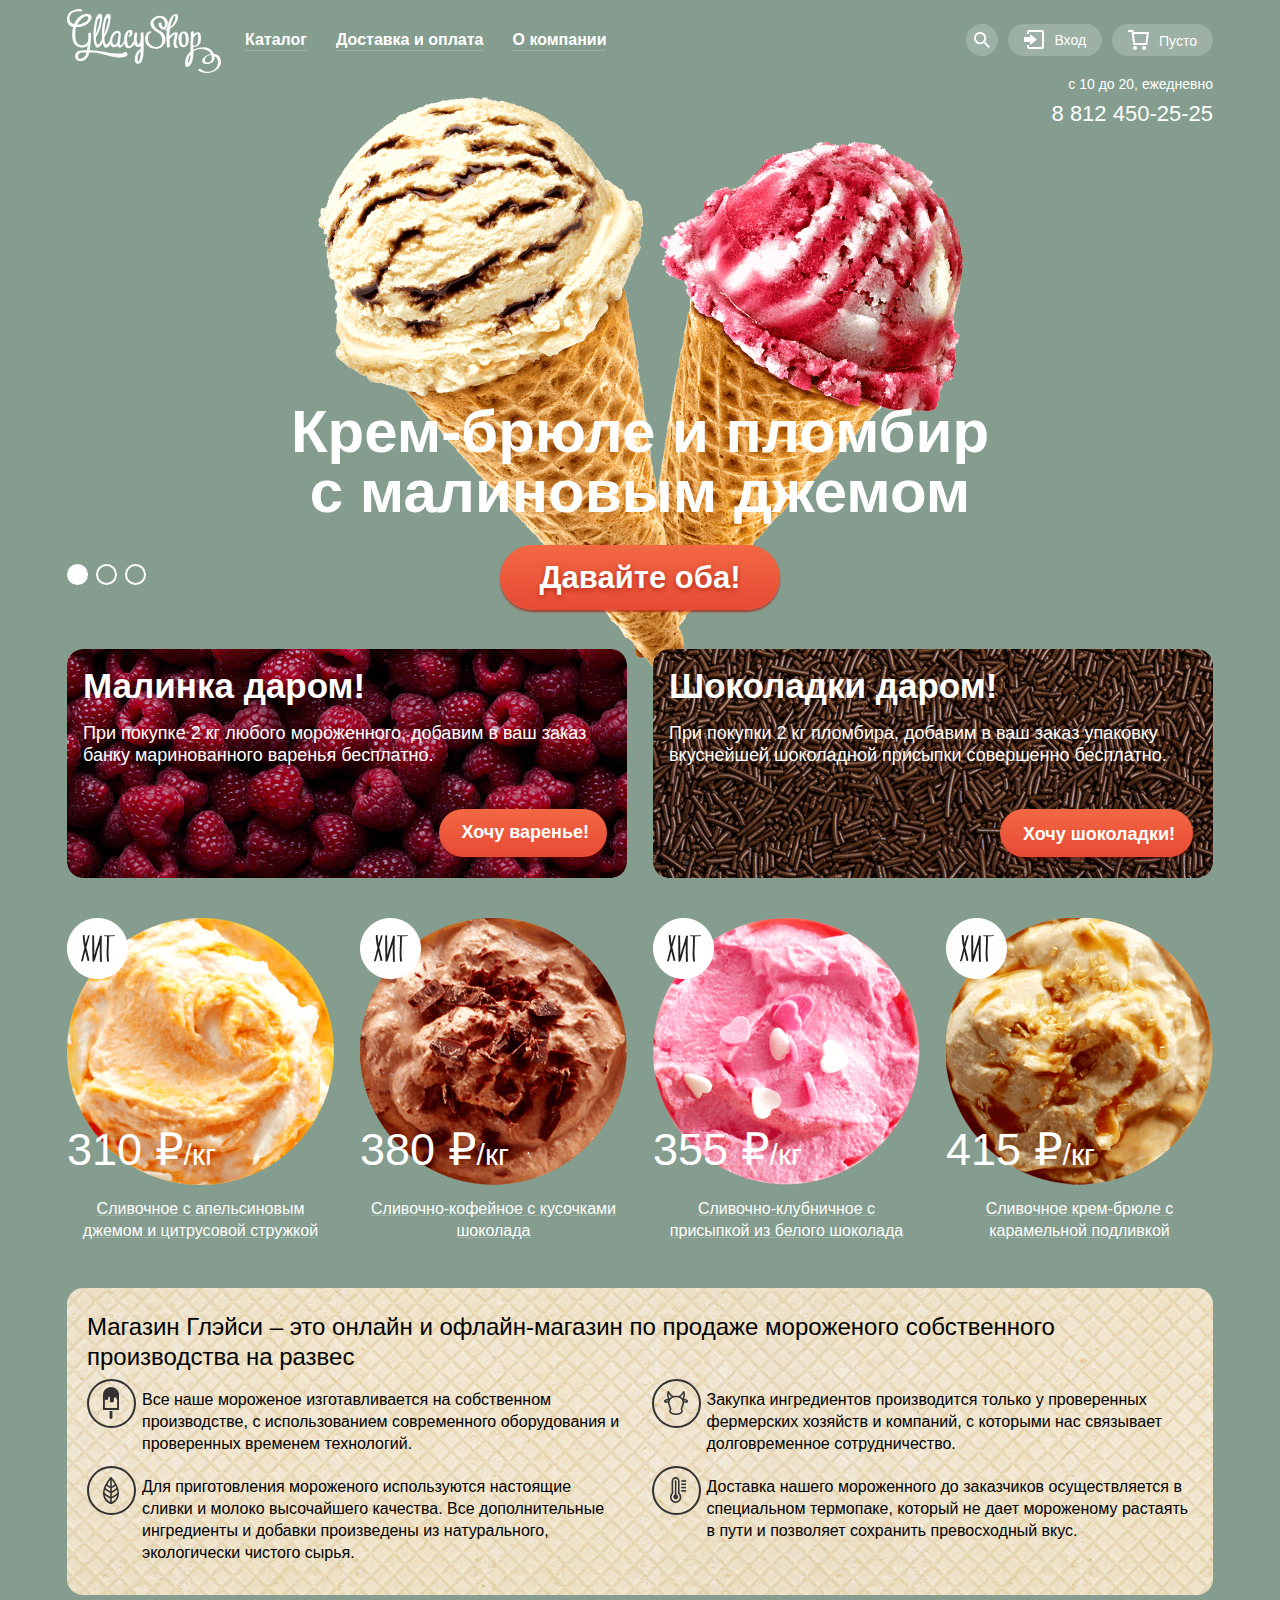
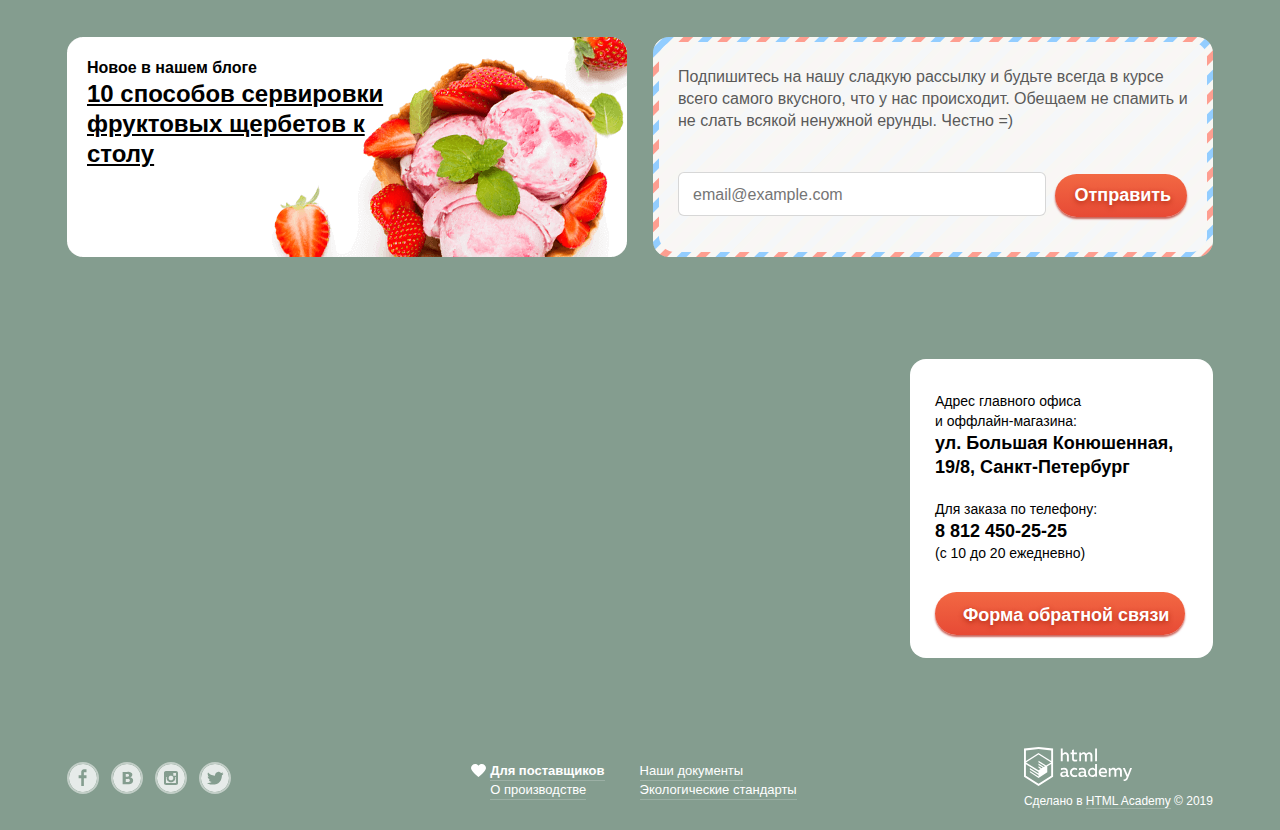
==== commit ae79df06: "Правки #6" ====
--- a/index.html
+++ b/index.html
@@ -1,16 +1,14 @@
 <!DOCTYPE html>
-<html  class="page" lang="ru">
+<html class="page" lang="ru">
   <head>
     <meta charset="utf-8">
     <title>HTML Academy: Глейси</title>
-    <link rel="stylesheet" href="css/normalize.css">
-    <link rel="stylesheet" href="css/style.css">
+    <link href="css/normalize.css" rel="stylesheet">
+    <link href="css/style.css" rel="stylesheet">
   </head>
   <body class="container">
     <header class="header-navigation">
-      <div class="logo">
-        <a href="#"><img src="img/logo.svg" alt="Логотип" width="154" height="64"></a>
-      </div>
+      <a class="logo"><img src="img/logo.svg" alt="Логотип" width="154" height="64"></a>
       <ul class="site-navigation">
         <li class="site-navigation-item"><a class="site-navigation-link line" href="catalog.html">Каталог</a>
           <ul class="submenu">
@@ -97,7 +95,7 @@
         <div class="slider-container">
           <div>
             <section class="main-slide">
-              <div class="main-slaider-info">
+              <div class="main-slaider-information">
                 <p>с 10 до 20, ежедневно</p>
                 <a href="tel:88124502525">8 812 450-25-25</a>
               </div>
@@ -118,7 +116,7 @@
               </ul>
               <div class="slide-controls">
                 <button  class="current" type="button" aria-label="Первый слайд"></button>
-                <button type="button" aria-label="второй слайд"></button>
+                <button type="button" aria-label="Второй слайд"></button>
                 <button type="button" aria-label="Третий слайд"></button>
               </div>
             </section>
@@ -130,7 +128,7 @@
             <p>При покупке 2 кг любого мороженного, добавим в ваш заказ банку маринованного варенья бесплатно.</p>
             <a class="button" href="#">Хочу варенье!</a>
           </section>
-          <section class="stock-left stock-right">
+          <section class="stock-right stock-left">
             <h2>Шоколадки даром!</h2>
             <p>При покупки 2 кг пломбира, добавим в ваш заказ упаковку вкуснейшей шоколадной присыпки совершенно бесплатно.</p>
             <a class="button" href="#">Хочу шоколадки!</a>
@@ -139,7 +137,7 @@
       </div>
       <section class="catalog section-width">
         <ul class="catalog-hit">
-          <li class="catalog-hit-list">
+          <li>
             <p>
               <img class="catalog-hit-img" src="img/small-hit.png" alt="Хит" width="61" height="61">
               <img class="catalog-hit-item" src="img/hit1.png" alt="Сливочное" width="267" height="267">
@@ -148,7 +146,7 @@
             <p class="title">Сливочное с апельсиновым джемом и цитрусовой стружкой</p>
             <a href="#" class="button-view button">Быстрый просмотр</a>
           </li>
-          <li class="catalog-hit-list">
+          <li>
             <p>
               <img class="catalog-hit-img" src="img/small-hit.png" alt="Хит" width="61" height="61">
               <img class="catalog-hit-item" src="img/hit2.png" alt="Сливочно-кофейное" width="267" height="267">
@@ -157,16 +155,16 @@
             <p class="title">Сливочно-кофейное с кусочками шоколада</p>
             <a href="#" class="button-view button">Быстрый просмотр</a>
           </li>
-          <li class="catalog-hit-list">
+          <li>
             <p>
               <img class="catalog-hit-img" src="img/small-hit.png" alt="Хит" width="61" height="61">
               <img class="catalog-hit-item" src="img/hit3.png" alt="Сливочно-клубничное" width="267" height="267">
             </p>
             <p class="price">355 <span>/кг</span></p>
-            <p class="title">Сливочно-клубничное с присыпкой из белого шоколада</p>
+            <p class="title">Сливочно-клубничное с<br>присыпкой из белого шоколада</p>
             <a href="#" class="button-view button">Быстрый просмотр</a>
           </li>
-          <li class="catalog-hit-list">
+          <li>
             <p>
               <img class="catalog-hit-img" src="img/small-hit.png" alt="Хит" width="61" height="61">
               <img class="catalog-hit-item" src="img/hit4.png" alt="Сливочное крем-брюле" width="267" height="267">
@@ -231,14 +229,14 @@
         <ul class="footer-icon-list">
           <li class="footer-icon-list-item">
             <a href="#">
-              <svg xmlns="http://www.w3.org/2000/svg" viewBox="0 0 32 32" width="32" height="32">
+              <svg xmlns="http://www.w3.org/2000/svg" viewBox="0 0 32 32" width="32" height="32" aria-label="Facebook">
                 <path d="M 16 0 C 12.8355 0 9.74207 0.938384 7.11088 2.69649 C 4.4797 4.45459 2.42894 6.95345 1.21793 9.87706 C 0.0069325 12.8007 -0.309921 16.0177 0.307443 19.1214 C 0.924806 22.2251 2.44866 25.0761 4.6863 27.3137 C 6.92394 29.5513 9.77487 31.0752 12.8786 31.6926 C 15.9823 32.3099 19.1993 31.9931 22.1229 30.7821 C 25.0466 29.5711 27.5454 27.5203 29.3035 24.8891 C 31.0616 22.2579 32 19.1645 32 16 C 32 11.7565 30.3143 7.68687 27.3137 4.68629 C 24.3131 1.68571 20.2435 0 16 0 Z M 20.06 9.45 H 17 V 12.9 H 20 V 16.34 H 17 V 25 H 14 V 16.34 H 11 V 12.9 H 14 V 9.45 C 13.9449 8.59575 14.2291 7.75426 14.7908 7.1083 C 15.3525 6.46234 16.1464 6.06407 17 6 H 20 V 9.45 H 20.06 Z" />
               </svg>
             </a>
           </li>
           <li class="footer-icon-list-item">
             <a href="#">
-              <svg xmlns="http://www.w3.org/2000/svg" viewBox="0 0 32 32" width="32" height="32">
+              <svg xmlns="http://www.w3.org/2000/svg" viewBox="0 0 32 32" width="32" height="32" aria-label="ВКонтакте">
                 <path d="M 16.64 14.49 C 16.9652 14.4904 17.2875 14.4293 17.59 14.31 C 17.8645 14.2077 18.0922 14.0085 18.23 13.75 C 18.3343 13.4964 18.3854 13.2241 18.38 12.95 C 18.376 12.7057 18.3143 12.4659 18.2 12.25 C 18.0714 12.0066 17.8523 11.8235 17.59 11.74 C 17.2687 11.627 16.9306 11.5695 16.59 11.57 H 14.59 V 14.57 H 15.16 C 15.75 14.52 16.24 14.51 16.64 14.49 Z" />
                 <path d="M 18.12 17.08 C 17.751 17.0101 17.3752 16.9832 17 17 H 14.61 V 20.5 H 17.06 C 17.4757 20.4953 17.8865 20.4104 18.27 20.25 C 18.591 20.1392 18.8632 19.9199 19.04 19.63 C 19.1865 19.3527 19.2621 19.0436 19.26 18.73 C 19.2753 18.3782 19.1848 18.0298 19 17.73 C 18.7922 17.4167 18.4806 17.1865 18.12 17.08 Z" />
                 <path d="M 16 0 C 12.8355 0 9.74207 0.938384 7.11088 2.69649 C 4.4797 4.45459 2.42894 6.95345 1.21793 9.87706 C 0.0069325 12.8007 -0.309921 16.0177 0.307443 19.1214 C 0.924806 22.2251 2.44866 25.0761 4.6863 27.3137 C 6.92394 29.5513 9.77487 31.0752 12.8786 31.6926 C 15.9823 32.3099 19.1993 31.9931 22.1229 30.7821 C 25.0466 29.5711 27.5454 27.5203 29.3035 24.8891 C 31.0616 22.2579 32 19.1645 32 16 C 32 11.7565 30.3143 7.68687 27.3137 4.68629 C 24.3131 1.68571 20.2435 0 16 0 Z M 22.6 20.53 C 22.3376 21.056 21.9537 21.5119 21.48 21.86 C 20.9342 22.2714 20.3122 22.5705 19.65 22.74 C 18.8286 22.9383 17.9848 23.029 17.14 23.01 H 11 V 9 H 16.45 C 17.2781 8.9868 18.1063 9.02354 18.93 9.11 C 19.473 9.19401 19.9994 9.36273 20.49 9.61 C 20.9868 9.84615 21.4013 10.2258 21.68 10.7 C 21.9455 11.1728 22.0801 11.7079 22.07 12.25 C 22.0819 12.8916 21.8931 13.5209 21.53 14.05 C 21.1452 14.588 20.6142 15.0045 20 15.25 V 15.32 C 20.8272 15.4588 21.5898 15.8541 22.18 16.45 C 22.7295 17.0712 23.0163 17.8815 22.98 18.71 C 23.0043 19.3386 22.8738 19.9636 22.6 20.53 Z" />
@@ -247,7 +245,7 @@
           </li>
           <li class="footer-icon-list-item">
             <a href="#">
-              <svg xmlns="http://www.w3.org/2000/svg" fill="none" viewBox="0 0 32 32" width="32" height="32">
+              <svg xmlns="http://www.w3.org/2000/svg" fill="none" viewBox="0 0 32 32" width="32" height="32" aria-label="Instagram">
                 <g>
                   <path d="M 20.92 16 C 20.92 17.3155 20.3974 18.5771 19.4673 19.5072 C 18.5371 20.4374 17.2755 20.96 15.96 20.96 C 14.6445 20.96 13.3829 20.4374 12.4528 19.5072 C 11.5226 18.5771 11 17.3155 11 16 C 11.001 15.6158 11.048 15.233 11.14 14.86 H 10.24 V 21.7 H 21.64 V 14.86 H 20.74 C 20.8406 15.2325 20.901 15.6147 20.92 16 Z" />
                   <path d="M 16 18.66 C 16.5252 18.656 17.0375 18.4967 17.4723 18.202 C 17.9071 17.9073 18.245 17.4905 18.4432 17.0042 C 18.6415 16.5178 18.6913 15.9836 18.5864 15.4689 C 18.4816 14.9542 18.2266 14.4821 17.8539 14.1121 C 17.4811 13.7421 17.0071 13.4908 16.4916 13.3897 C 15.9762 13.2887 15.4424 13.3425 14.9575 13.5445 C 14.4726 13.7464 14.0584 14.0873 13.7669 14.5243 C 13.4755 14.9613 13.32 15.4748 13.32 16 C 13.3213 16.3506 13.3917 16.6976 13.5271 17.021 C 13.6625 17.3444 13.8602 17.638 14.1091 17.8851 C 14.358 18.1321 14.653 18.3276 14.9775 18.4606 C 15.3019 18.5936 15.6494 18.6613 16 18.66 Z" />
@@ -259,7 +257,7 @@
           </li>
           <li class="footer-icon-list-item">
             <a href="#">
-              <svg xmlns="http://www.w3.org/2000/svg" viewBox="0 0 32 32" width="32" height="32">
+              <svg xmlns="http://www.w3.org/2000/svg" viewBox="0 0 32 32" width="32" height="32" aria-label="Twitter">
                 <path d="M 16 0 C 12.8355 0 9.74207 0.938384 7.11088 2.69649 C 4.4797 4.45459 2.42894 6.95345 1.21793 9.87706 C 0.0069325 12.8007 -0.309921 16.0177 0.307443 19.1214 C 0.924806 22.2251 2.44866 25.0761 4.6863 27.3137 C 6.92394 29.5513 9.77487 31.0752 12.8786 31.6926 C 15.9823 32.3099 19.1993 31.9931 22.1229 30.7821 C 25.0466 29.5711 27.5454 27.5203 29.3035 24.8891 C 31.0616 22.2579 32 19.1645 32 16 C 32 11.7565 30.3143 7.68687 27.3137 4.68629 C 24.3131 1.68571 20.2435 0 16 0 Z M 23.94 12.81 C 23.69 19.33 20.48 23.64 12.94 23.51 H 12.46 C 12.01 23.51 7.91001 23.07 7.11001 21.69 C 8.8989 21.9555 10.7228 21.5494 12.23 20.55 C 11.18 20.26 9.31001 20.09 8.98001 17.7 C 9.39279 17.8642 9.84415 17.9058 10.28 17.82 C 9.00001 17 7.53001 16.3 7.61001 14.17 C 8.02796 14.4893 8.54454 14.652 9.07001 14.63 C 8.30001 14.4 6.92001 11.39 8.07001 9.85 C 10.07 11.64 12.14 13.33 15.87 13.49 C 16.1 11.28 17.11 9.79 19.04 9.17 C 19.7375 8.93332 20.4908 8.91568 21.1986 9.11946 C 21.9065 9.32323 22.5351 9.73867 23 10.31 C 23.74 10.08 24.45 9.84 25.19 9.62 C 25.1758 9.95711 25.0846 10.2865 24.9234 10.5829 C 24.7622 10.8793 24.5353 11.1349 24.26 11.33 C 24.5167 11.3601 24.7768 11.3336 25.0221 11.2524 C 25.2674 11.1712 25.492 11.0372 25.68 10.86 C 25.5628 11.2985 25.3443 11.7034 25.0421 12.0421 C 24.7399 12.3808 24.3624 12.6438 23.94 12.81 Z" />
               </svg>
              </a>
--- a/css/style.css
+++ b/css/style.css
@@ -130,7 +130,7 @@
     display: flex;
     justify-content: space-between;
     margin: 0;
-    margin-bottom: 16px;
+    margin-bottom: 18px;
     margin-left: 27px;
     margin-right: 27px;
 }
@@ -145,6 +145,7 @@
     line-height: 18px;
     display: flex;
     flex-direction: row;
+    margin-bottom: 5px;
 }
 
 .main-navigation ul{
@@ -248,13 +249,13 @@
 }
 
 .on-page{
-    background-color: #D07058;
+    background-color: var(--basic-darkred);
     border-radius: 26px;
     padding-right: 0px;
 }
 
 .on-page-submenu{
-    background-color: #D07058;
+    background-color: var(--basic-darkred);
 }
 
 .user-navigation{
@@ -262,13 +263,6 @@
     display: flex;
     align-items: center;
 }
-
-/*.user-navigation-input-img{
-    display: inline-block;
-    
-    width: 20px;
-    height: 19px;
-}*/
 
 .user-navigation-input-txt{
     display: inline-block;
@@ -300,7 +294,7 @@
     display: block;
     padding-top: 5px;
     padding-bottom: 5px;
-    padding-right: 9px;
+    padding-right: 14px;
     padding-left: 9px;
     font-weight: bold;
     line-height: 18px;
@@ -517,11 +511,11 @@
     line-height: 41px;
     margin-left: 27px;
     margin-top: 0;
+    margin-bottom: 21px;
+}
+
+.filter{
     margin-bottom: 25px;
-}
-
-.filter{
-    margin-bottom: 40px;
 }
 
 .form-legend{
@@ -547,7 +541,7 @@
 }
 
 .sorting-one{
-    margin-bottom: 14px;;
+    margin-bottom: 12px;;
 }
 
 .forom-sorting-all p{
@@ -575,7 +569,7 @@
     appearance: none;
     -moz-appearance: none;
     outline: 0;
-    background-image: url(../img/white-select.svg);
+    background-image: url("../img/white-select.svg");
     background-position: 170px center;
     background-repeat: no-repeat;
     cursor: pointer;
@@ -583,7 +577,7 @@
 
 .form-sorting:hover{
     color: var(--basic-black);
-    background-image: url(../img/black-select.svg);
+    background-image: url("../img/black-select.svg");
     background-position: 170px center;
     background-repeat: no-repeat;
 }
@@ -620,6 +614,7 @@
     height: 2px;
     background: var(--basic-lightgrey);
 }
+
 .range-controls .scale{
     height: 2px;
     background: rgba(248, 247, 244, 0.5);
@@ -627,7 +622,7 @@
 
 .range-controls .toggle{
     position: absolute;
-    top: 10px;
+    top: 7px;
     left: 0;  
     width: 4px;
     height: 4px;
@@ -735,7 +730,7 @@
 }
 
 .filter-option-radio{
-    padding-left: 30px;
+    padding-left: 31px;
 }
 
 .form-checkbox{
@@ -758,6 +753,7 @@
     flex-wrap: wrap;
     position: relative;
     padding-left: 16px;
+    margin-top: 2px;
 }
 
 .form-checkbox-list-item svg{
@@ -767,26 +763,25 @@
 }
 
 .form-checkbox-list-item:nth-child(2){
-    margin-right: 22px;
+    margin-right: 28px;
 }
 
 .form-checkbox-list-item:nth-child(3){
-    margin-right: 24px;
+    margin-right: 30px;
 }
 
 .form-checkbox-list-item:first-of-type{
-    margin-right: 20px;
-    margin-left: 16px;
+    margin-right: 25px;
+    margin-left: 20px;
 }
 
 .form-checkbox-list-item:last-of-type{
-   margin-left: 21px;
-   margin-right: 19px;
+    margin-left: 21px;
+    margin-right: 7px;
 }
 
 .form-checkbox-list-item label{
     position: relative;
-    /*display: inline-block;*/
     cursor: pointer;
     user-select: none;
 }
@@ -802,6 +797,7 @@
     cursor: pointer;
     user-select: none;
 }
+
 .filter-input-checkbox{
     position: absolute;
     z-index: -1;
@@ -858,11 +854,11 @@
     line-height: 18px;
     color: var(--basic-white);
     border-radius: 20px;
-    border: 2px solid #ffffff;
+    border: 2px solid var(--basic-white);
     background-color: var(--basic-transparent);
     height: 36px;
     width: 144px;
-    margin-top: 26px;
+    margin-top: 25px;
     cursor: pointer;
 }
 
@@ -879,7 +875,7 @@
 
 /*Слайдер*/
 .slider-container{
-    margin-bottom: 35px;
+    margin-bottom: 39px;
     padding-right: 27px;
 }
 
@@ -924,7 +920,7 @@
 .slide-title{
     width: 700px;
     margin: 0 auto;
-    margin-bottom: 27px;
+    margin-bottom: 23px;
     font-size: 60px;
     line-height: 60px;
     font-weight: bold;
@@ -932,7 +928,7 @@
 
 .button-slide{
     display: inline-block;
-    padding: 12px 44px;
+    padding: 12px 40px;
     font-weight: 600;
     font-size: 31px;
     line-height: 41px;
@@ -949,7 +945,7 @@
 
 .slide-controls{
     position: absolute;
-    bottom: 30px;
+    bottom: 25px;
     left: 0;
     z-index: 20;
     display: flex;
@@ -969,13 +965,13 @@
 
 .slide-controls button[type=button]:hover{
     background-color: rgba(255, 255, 255, 0.4);
-    border: 2px solid #FFFFFF;
+    border: 2px solid var(--basic-white);
     box-sizing: border-box;
 }
 
 .slide-controls button[type=button]:active{
     background-color: var(--basic-white);
-    border: 2px solid #FFFFFF;
+    border: 2px solid var(--basic-white);
     box-sizing: border-box;
 }
 
@@ -988,17 +984,17 @@
     position: relative;
     padding-top: 305px;
     text-align: center;
-    color: #ffffff;
-}
-
-.main-slaider-info{
+    color: var(--basic-white);
+}
+
+.main-slaider-information{
     position: absolute;
     text-align: right;
     right: 0;
     top: -35px;
 }
 
-.main-info{
+.main-information{
     padding-right: 27px;
 }
 
@@ -1006,13 +1002,13 @@
     margin-bottom: 40px;
 }
 
-.main-slaider-info p{
+.main-slaider-information p{
     font-size: 14px;
     line-height: 16px;
     margin-bottom: 10px;
 }
 
-.main-slaider-info a{
+.main-slaider-information a{
     font-size: 22px;
     line-height: 24px;
 }
@@ -1079,10 +1075,10 @@
 }
 
 .stock-left a{
-    padding-top: 15px;
-    padding-bottom: 16px;
+    padding-top: 11px;
+    padding-bottom: 13px;
     padding-left: 22px;
-    padding-right: 22px;
+    padding-right: 18px;
     position: absolute;
     right: 20px;
     top: 160px;
@@ -1092,8 +1088,8 @@
 }
 
 .stock-right a{
-    padding-top: 15px;
-    padding-bottom: 15px;
+    padding-top: 13px;
+    padding-bottom: 11px;
     padding-left: 23px;
     padding-right: 18px;   
 }
@@ -1132,7 +1128,7 @@
 
 .catalog-hit{
     display: flex;
-    justify-content: space-around;
+    justify-content: space-between;
     flex-wrap: wrap;
     padding-left: 0;
     list-style: none;
@@ -1143,10 +1139,10 @@
     margin: 0;
 }
 
-.catalog-hit-list{
-    position: relative;
-    margin-bottom: 40px;
-}
+.catalog-hit .catalog-hit-list{
+    margin-bottom: 32px;
+}
+
 .catalog-hit-item{
     padding-top: 6px;
 }
@@ -1171,14 +1167,14 @@
 .catalog-hit-img{
     position: absolute;
     z-index: 1;
-    top: 10px;
+    top: 6px;
 }
 
 .catalog-hit li{
-   max-width: 267px;
-   position: relative;
-   top: 10px;
-   left: -5px;
+    max-width: 267px;
+    position: relative;
+    top: 9px;
+    margin-bottom: 55px;
 }
 
 .button-view{
@@ -1199,7 +1195,7 @@
     font-size: 45px;
     line-height: 45px;
     position: absolute;
-    top: 220px;
+    top: 215px;
 }
 
 .price span{
@@ -1208,7 +1204,7 @@
 }
 
 .price span::before{
-    content: '\20BD';
+    content: "\20BD";
     font-size: 45px;
 }
 
@@ -1218,18 +1214,19 @@
     text-align: center;
     text-decoration: underline;
     text-decoration-color: var(--basic-transparent);
-    padding-top: 10px;
+    padding-top: 7px;
 }
 
 .info{
     color: var(--basic-black);
     background-image: url("../img/pattern.jpg");
+    background-color: #eee2c9;
     border-radius: 16px;
     width: 1146px;
     margin-left: 27px;
     margin-right: 27px;
     margin: auto;
-    margin-bottom: 40px;
+    margin-bottom: 42px;
 }
 
 .info h3{
@@ -1252,12 +1249,18 @@
     padding: 0;
     padding-right: 23px;
     padding-left: 20px;
+    padding-bottom: 20px;
 }
 
 .info-advantage img{
     width: 49px;
     height: 49px;
-    padding-right: 6px;
+    margin-right: 6px;
+}
+
+.info-advantage p{
+    margin-top: 10px;
+    margin-bottom: 11px;
 }
 
 .info-advantage1,
@@ -1279,6 +1282,8 @@
 
 article{
     background-image: url("../img/strawberry.png");
+    background-color: var(--basic-white);
+    border-radius: 16px;
     background-repeat: no-repeat;
     color: var(--basic-black);
     min-height: 220px;
@@ -1287,7 +1292,7 @@
 
 article h4{
     margin: 0;
-    padding-top: 23px;
+    padding-top: 20px;
     padding-left: 20px;
 }
 
@@ -1320,7 +1325,7 @@
 
 .col-subscription-text{
     padding-top: 29px;
-    padding-left: 20px;
+    padding-left: 25px;
     padding-right: 16px;
     padding-bottom: 40px;
 }
@@ -1435,6 +1440,10 @@
     margin-bottom: 30px;
 }
 
+.pagination{
+    margin-top: 53px;
+}
+
 .pagination-item a{
     display: block;
     padding: 3px 9px;
@@ -1449,7 +1458,7 @@
 }
 
 .pagination-item{
-    margin-right: 5px;
+    margin-right: 3px;
 }
 
 .pagination-item a:hover{
@@ -1459,18 +1468,18 @@
 
 .pagination-item a:focus,
 .pagination-item a:active{
-  background-color: var(--basic-white);
-  border-radius: 50%;
-  color: var(--basic-black);
+    background-color: var(--basic-white);
+    border-radius: 50%;
+    color: var(--basic-black);
 }
 
 .pagination-item-current a,
 .pagination-item-current a:hover,
 .pagination-item-current a:focus,
 .pagination-item-current a:active {
-  color: var(--basic-black);
-  background-color: var(--basic-white);
-  border-radius: 50px;
+    color: var(--basic-black);
+    background-color: var(--basic-white);
+    border-radius: 50px;
 }
 
 .footer{
@@ -1495,7 +1504,7 @@
     justify-content: space-between;
     width: 164px;
     margin: inherit;
-    padding-top: 29px;
+    padding-top: 35px;
     padding-bottom: 20px;
     padding-left: 0px;
 }
@@ -1530,19 +1539,19 @@
     padding: inherit;
     margin: auto;
     display: grid;
-    grid-template-columns: 1fr 1fr;
+    grid-template-columns: 1fr auto;
+    column-gap: 35px;
     position: relative;
-}
-
-/*.footer-about-list-item{
-    display: inline-block;
-}*/
+    top: 5px;
+    left: 16px;
+    margin-top: 30px;
+}
 
 .footer-about-list-item::before{
-    content: "";
+    content: " ";
     width: 15px;
     height: 13px;
-    background-image: url(../img/heart.svg);
+    background-image: url("../img/heart.svg");
     position: absolute;
     left: -19px;
     top: 2px;
@@ -1581,7 +1590,7 @@
 }
 
 .developer{
-    padding-top: 10px;
+    padding-top: 20px;
     padding-bottom: 20px;
 }
 
@@ -1592,7 +1601,6 @@
 }
 
 /*Login form*/
-
 .login-form input[type="email"],
 .login-form input[type="password"]{
     font-size: 14px;
@@ -1621,7 +1629,6 @@
 }
 
 /*Формы*/
-
 .modal{
     position: absolute;
     top: 0;
@@ -1838,7 +1845,8 @@
 
 .form-feedback textarea{
     color: var(--basic-darkgrey);
-    width: 428px;
+    max-width: 428px;
+    max-height: 154px;
     padding-left: 14px;
     padding-top: 16px;
     font-size: 16px;
@@ -1916,7 +1924,7 @@
     top: 0;
     left: 5px;
     left: 5px;
-    content: ' ';
+    content: " ";
     height: 11px;
     width: 2px;
     background-color: var(--basic-black);
@@ -1957,7 +1965,6 @@
     display: flex;
     flex-direction: row;
     margin-bottom: 20px;
-
 }
 
 .basket-cost{
@@ -1983,4 +1990,4 @@
     font-size: 15px;
     line-height: 16px;
     text-align: end;
-}
+}